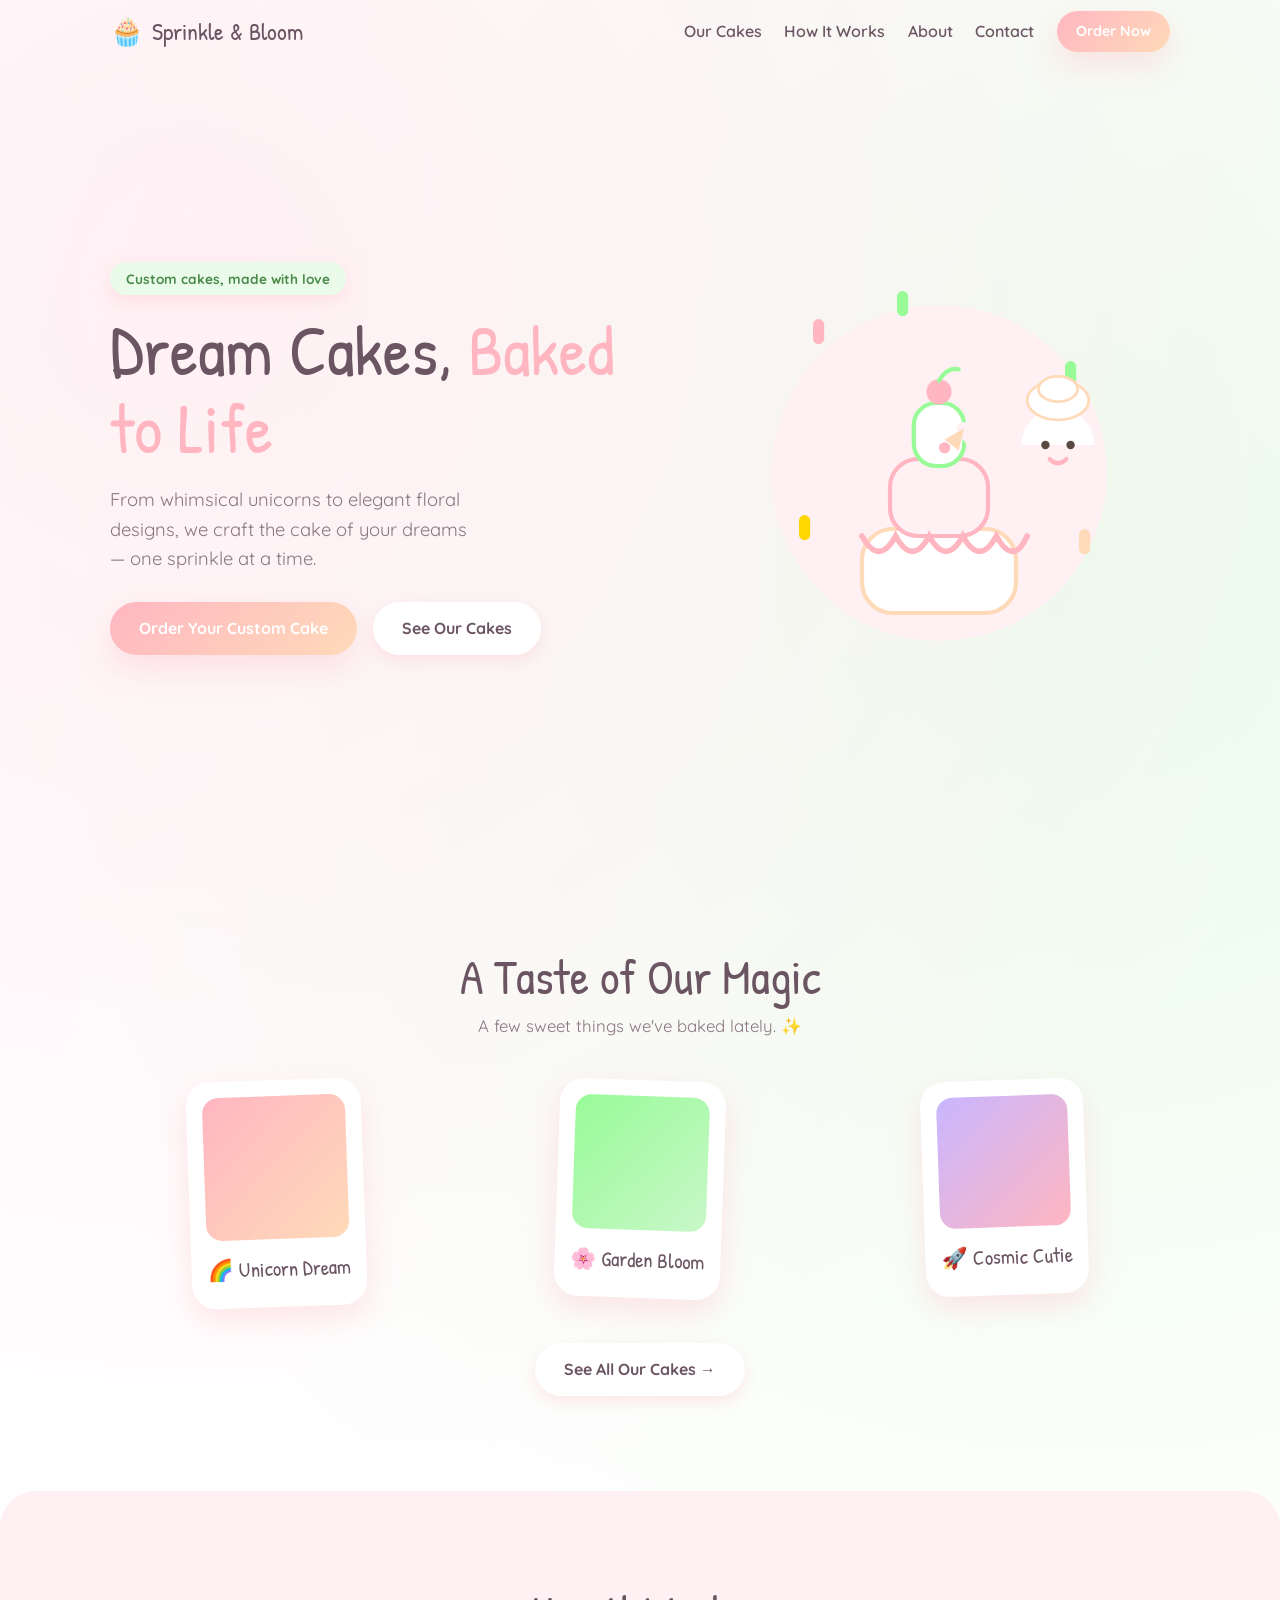
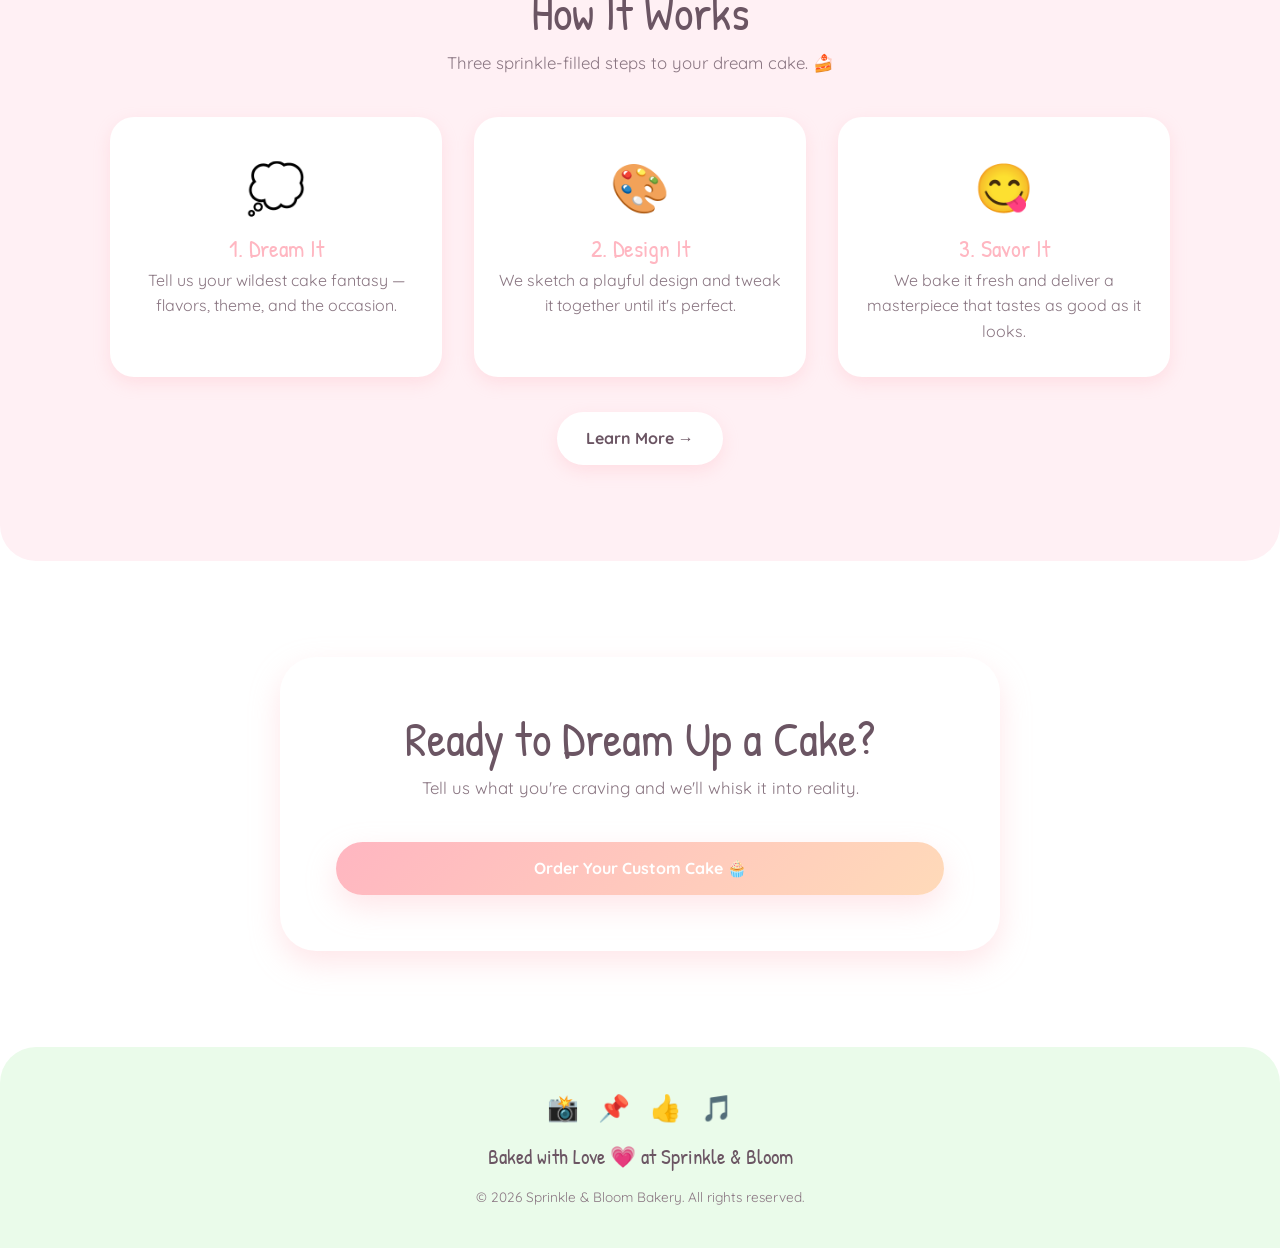
==== sprinkle-bloom/index.html @ a835fbe6 "Add files via upload" ====
<!DOCTYPE html>
<html lang="en">
<head>
  <meta charset="UTF-8" />
  <meta name="viewport" content="width=device-width, initial-scale=1.0" />
  <title>Sprinkle &amp; Bloom 🧁 | Whimsical Custom Cakes</title>
  <meta name="description" content="Sprinkle & Bloom is a whimsical custom cake bakery crafting dream cakes baked to life." />

  <!-- Google Fonts: Patrick Hand (headings) + Quicksand (body) -->
  <link rel="preconnect" href="https://fonts.googleapis.com" />
  <link rel="preconnect" href="https://fonts.gstatic.com" crossorigin />
  <link
    href="https://fonts.googleapis.com/css2?family=Patrick+Hand&family=Quicksand:wght@400;500;600;700&display=swap"
    rel="stylesheet"
  />
  <link rel="stylesheet" href="style.css" />
</head>
<body>
  <!-- Floating background particles (hearts / sprinkles / stars) -->
  <div class="particle-field" id="particleField" aria-hidden="true"></div>
  <!-- Custom cursor -->
  <div class="cursor" id="cursor" aria-hidden="true">🧁</div>

  <!-- ===== Header / Navigation ===== -->
  <header class="header" id="header">
    <nav class="nav container">
      <a href="index.html" class="logo">
        <span class="logo-emoji">🧁</span>
        <span class="logo-text">Sprinkle&nbsp;&amp;&nbsp;Bloom</span>
      </a>
      <button class="nav-toggle" id="navToggle" aria-label="Toggle menu" aria-expanded="false">
        <span></span><span></span><span></span>
      </button>
      <ul class="nav-links" id="navLinks">
        <li><a href="cakes.html">Our Cakes</a></li>
        <li><a href="how.html">How It Works</a></li>
        <li><a href="about.html">About</a></li>
        <li><a href="contact.html">Contact</a></li>
        <li><a href="contact.html" class="btn btn-primary btn-small">Order Now</a></li>
      </ul>
    </nav>
  </header>

  <main>
    <!-- ===== Hero Section ===== -->
    <section id="hero" class="hero">
      <div class="container hero-container">
        <div class="hero-text">
          <span class="eyebrow">Custom cakes, made with love</span>
          <h1>Dream Cakes, <span class="highlight">Baked to Life</span></h1>
          <p class="hero-sub">
            From whimsical unicorns to elegant floral designs, we craft the
            cake of your dreams — one sprinkle at a time.
          </p>
          <div class="hero-cta">
            <a href="contact.html" class="btn btn-primary">Order Your Custom Cake</a>
            <a href="cakes.html" class="btn btn-ghost">See Our Cakes</a>
          </div>
        </div>

        <!-- Animated SVG baker illustration (no external libraries) -->
        <div class="hero-image reveal">
          <svg class="baker-scene" viewBox="0 0 300 320" role="img"
               aria-label="A cute baker decorating a tiered cake">
            <circle cx="150" cy="170" r="120" class="blob" />
            <g class="sprinkles">
              <rect x="60"  y="60"  width="8" height="18" rx="4" fill="#FFB6C1" class="sp sp1" />
              <rect x="240" y="90"  width="8" height="18" rx="4" fill="#98FB98" class="sp sp2" />
              <rect x="50"  y="200" width="8" height="18" rx="4" fill="#FFD700" class="sp sp3" />
              <rect x="250" y="210" width="8" height="18" rx="4" fill="#FFDAB9" class="sp sp4" />
              <rect x="120" y="40"  width="8" height="18" rx="4" fill="#98FB98" class="sp sp5" />
            </g>
            <g class="cake">
              <rect x="95" y="210" width="110" height="60" rx="22" fill="#FFFFFF" stroke="#FFDAB9" stroke-width="3" />
              <rect x="115" y="160" width="70" height="55" rx="20" fill="#FFF0F4" stroke="#FFB6C1" stroke-width="3" />
              <rect x="132" y="120" width="36" height="45" rx="16" fill="#FFFFFF" stroke="#98FB98" stroke-width="3" />
              <path d="M95 215 q12 22 24 0 q12 22 24 0 q12 22 24 0 q12 22 24 0 q12 22 22 0"
                    fill="none" stroke="#FFB6C1" stroke-width="4" stroke-linecap="round" />
              <circle cx="150" cy="112" r="9" fill="#FFB6C1" />
              <path d="M150 104 q6 -10 14 -8" stroke="#98FB98" stroke-width="3" fill="none" stroke-linecap="round" />
            </g>
            <g class="baker">
              <circle cx="235" cy="150" r="26" fill="#FFF0F4" />
              <path d="M209 150 a26 26 0 0 1 52 0 z" fill="#FFFFFF" />
              <ellipse cx="235" cy="118" rx="22" ry="14" fill="#FFFFFF" stroke="#FFDAB9" stroke-width="2"/>
              <ellipse cx="235" cy="110" rx="14" ry="9"  fill="#FFFFFF" stroke="#FFDAB9" stroke-width="2"/>
              <circle cx="226" cy="150" r="3" fill="#5a4a42" />
              <circle cx="244" cy="150" r="3" fill="#5a4a42" />
              <path d="M229 160 q6 6 12 0" stroke="#FFB6C1" stroke-width="3" fill="none" stroke-linecap="round"/>
              <path d="M212 158 q-30 6 -45 -20" stroke="#FFF0F4" stroke-width="9" fill="none" stroke-linecap="round"/>
              <g class="piping">
                <path d="M168 138 l-14 8 l10 8 z" fill="#FFDAB9" />
                <circle cx="154" cy="152" r="4" fill="#FFB6C1" class="frost-dot" />
              </g>
            </g>
          </svg>
        </div>
      </div>
    </section>

    <!-- ===== Featured Cakes (teaser) ===== -->
    <section class="section cakes">
      <div class="container">
        <h2 class="section-title reveal">A Taste of Our Magic</h2>
        <p class="section-sub reveal">A few sweet things we've baked lately. ✨</p>
        <div class="cake-grid">
          <figure class="cake-card reveal">
            <a href="cakes.html" class="polaroid-link">
              <div class="polaroid">
                <div class="cake-photo photo-1" aria-label="Unicorn cake placeholder"></div>
                <figcaption>🌈 Unicorn Dream</figcaption>
              </div>
            </a>
          </figure>
          <figure class="cake-card reveal">
            <a href="cakes.html" class="polaroid-link">
              <div class="polaroid">
                <div class="cake-photo photo-2" aria-label="Floral cake placeholder"></div>
                <figcaption>🌸 Garden Bloom</figcaption>
              </div>
            </a>
          </figure>
          <figure class="cake-card reveal">
            <a href="cakes.html" class="polaroid-link">
              <div class="polaroid">
                <div class="cake-photo photo-3" aria-label="Space cake placeholder"></div>
                <figcaption>🚀 Cosmic Cutie</figcaption>
              </div>
            </a>
          </figure>
        </div>
        <div class="center-btn reveal">
          <a href="cakes.html" class="btn btn-ghost">See All Our Cakes →</a>
        </div>
      </div>
    </section>

    <!-- ===== How It Works (preview) ===== -->
    <section class="section how">
      <div class="container">
        <h2 class="section-title reveal">How It Works</h2>
        <p class="section-sub reveal">Three sprinkle-filled steps to your dream cake. 🍰</p>
        <div class="steps">
          <div class="step reveal">
            <div class="step-icon">💭</div>
            <h3>1. Dream It</h3>
            <p>Tell us your wildest cake fantasy — flavors, theme, and the occasion.</p>
          </div>
          <div class="step reveal">
            <div class="step-icon">🎨</div>
            <h3>2. Design It</h3>
            <p>We sketch a playful design and tweak it together until it's perfect.</p>
          </div>
          <div class="step reveal">
            <div class="step-icon">😋</div>
            <h3>3. Savor It</h3>
            <p>We bake it fresh and deliver a masterpiece that tastes as good as it looks.</p>
          </div>
        </div>
        <div class="center-btn reveal">
          <a href="how.html" class="btn btn-ghost">Learn More →</a>
        </div>
      </div>
    </section>

    <!-- ===== CTA banner ===== -->
    <section class="section">
      <div class="container order-box reveal cta-banner">
        <h2 class="section-title">Ready to Dream Up a Cake?</h2>
        <p class="section-sub">Tell us what you're craving and we'll whisk it into reality.</p>
        <a href="contact.html" class="btn btn-primary btn-block">Order Your Custom Cake 🧁</a>
      </div>
    </section>
  </main>

  <!-- ===== Footer ===== -->
  <footer class="footer">
    <div class="container footer-inner">
      <div class="footer-social">
        <a href="#" aria-label="Instagram">📸</a>
        <a href="#" aria-label="Pinterest">📌</a>
        <a href="#" aria-label="Facebook">👍</a>
        <a href="#" aria-label="TikTok">🎵</a>
      </div>
      <p class="footer-love">Baked with Love 💗 at Sprinkle &amp; Bloom</p>
      <p class="footer-copy">© <span id="year"></span> Sprinkle &amp; Bloom Bakery. All rights reserved.</p>
    </div>
  </footer>

  <script src="script.js"></script>
</body>
</html>
---- sprinkle-bloom/style.css ----
/* =====================================================================
   Sprinkle & Bloom 🧁 — Whimsical Custom Cake Bakery
   Single, well-commented stylesheet.
   Palette & fonts are defined as CSS variables in :root below.
   ===================================================================== */

/* ---------- 1. Design tokens (CSS variables) ---------- */
:root {
  /* Pastel palette */
  --pink:   #FFB6C1;
  --mint:   #98FB98;
  --white:  #FFFFFF;
  --gold:   #FFD700;
  --peach:  #FFDAB9;

  /* Derived tints for backgrounds / borders */
  --pink-soft:  #FFF0F4;
  --mint-soft:  #EAFBEA;
  --ink:        #6b5563;   /* soft brownish text for readability on pastels */
  --ink-soft:   #8a7682;

  /* Fonts */
  --font-head: "Patrick Hand", cursive;
  --font-body: "Quicksand", sans-serif;

  /* Shape + shadow language */
  --radius:    24px;
  --radius-lg: 36px;
  --shadow:    0 12px 30px rgba(255, 182, 193, 0.35);
  --shadow-sm: 0 6px 16px rgba(255, 182, 193, 0.30);

  /* Layout */
  --maxw: 1140px;
}

/* ---------- 2. Reset & base ---------- */
*,
*::before,
*::after { box-sizing: border-box; margin: 0; padding: 0; }

html { scroll-behavior: smooth; }

body {
  font-family: var(--font-body);
  color: var(--ink);
  background:
    radial-gradient(circle at 15% 10%, var(--pink-soft) 0%, transparent 45%),
    radial-gradient(circle at 85% 20%, var(--mint-soft) 0%, transparent 45%),
    var(--white);
  line-height: 1.6;
  overflow-x: hidden;
  /* hide native cursor on desktop; custom cupcake cursor takes over (see JS) */
}

h1, h2, h3 { font-family: var(--font-head); font-weight: 400; line-height: 1.1; }

a { color: inherit; text-decoration: none; }

img, svg { display: block; max-width: 100%; }

.container {
  width: 100%;
  max-width: var(--maxw);
  margin-inline: auto;
  padding-inline: clamp(1rem, 4vw, 2.5rem);
}

/* ---------- 3. Buttons (micro-interactions) ---------- */
.btn {
  display: inline-block;
  font-family: var(--font-body);
  font-weight: 700;
  font-size: 1rem;
  padding: 0.85rem 1.8rem;
  border: none;
  border-radius: 999px;
  cursor: pointer;
  transition: transform .25s cubic-bezier(.34,1.56,.64,1), box-shadow .25s, background .25s;
  will-change: transform;
}
.btn-primary {
  background: linear-gradient(135deg, var(--pink), var(--peach));
  color: #fff;
  box-shadow: var(--shadow);
}
.btn-primary:hover {
  transform: translateY(-3px) scale(1.05);
  box-shadow: 0 16px 36px rgba(255, 182, 193, 0.55);
  background: linear-gradient(135deg, var(--peach), var(--pink));
}
.btn-ghost {
  background: var(--white);
  color: var(--ink);
  box-shadow: var(--shadow-sm);
}
.btn-ghost:hover { transform: translateY(-3px) scale(1.05); background: var(--mint-soft); }
.btn-small { padding: 0.55rem 1.2rem; font-size: .9rem; }
.btn-block { width: 100%; }

/* center a lone button under a section */
.center-btn {
  display: flex;
  justify-content: center;
  margin-top: 2.2rem;
}

/* make an entire polaroid card a clickable link */
.polaroid-link { display: block; }

/* CTA banner reuses .order-box styling */
.cta-banner { text-align: center; }

/* ---------- 4. Header / Navigation ---------- */
.header {
  position: sticky;
  top: 0;
  z-index: 50;
  /* transparent at top, JS adds .scrolled for solid bg */
  background: transparent;
  transition: background .35s, box-shadow .35s, padding .35s;
  padding-block: 0.6rem;
}
.header.scrolled {
  background: rgba(255, 255, 255, 0.85);
  backdrop-filter: blur(10px);
  box-shadow: 0 6px 20px rgba(255, 182, 193, 0.25);
}
.nav {
  display: flex;
  align-items: center;
  justify-content: space-between;
}
.logo {
  display: flex;
  align-items: center;
  gap: 0.5rem;
  font-family: var(--font-head);
  font-size: 1.5rem;
  color: var(--ink);
}
.logo-emoji { font-size: 1.7rem; animation: bob 3s ease-in-out infinite; }

.nav-links {
  list-style: none;
  display: flex;
  align-items: center;
  gap: 1.4rem;
  font-weight: 600;
}
.nav-links a:not(.btn) {
  position: relative;
  padding: 0.3rem 0;
  transition: color .2s;
}
.nav-links a:not(.btn)::after {
  content: "";
  position: absolute;
  left: 0; bottom: -2px;
  width: 0; height: 3px;
  border-radius: 3px;
  background: var(--pink);
  transition: width .25s;
}
.nav-links a:not(.btn):hover { color: var(--pink); }
.nav-links a:not(.btn):hover::after { width: 100%; }
/* current page indicator */
.nav-links a.active { color: var(--pink); }
.nav-links a.active::after { width: 100%; }

/* hamburger (mobile) */
.nav-toggle {
  display: none;
  flex-direction: column;
  gap: 5px;
  background: none;
  border: none;
  cursor: pointer;
  padding: 6px;
}
.nav-toggle span {
  width: 26px; height: 3px; border-radius: 3px;
  background: var(--ink);
  transition: transform .3s, opacity .3s;
}

/* ---------- 5. Hero ---------- */
.hero {
  position: relative;
  padding-block: clamp(3rem, 8vw, 6rem);
  min-height: 88vh;
  display: flex;
  align-items: center;
}
.hero-container {
  display: grid;
  grid-template-columns: 1.1fr 0.9fr;
  gap: 2rem;
  align-items: center;
}
.eyebrow {
  display: inline-block;
  background: var(--mint-soft);
  color: #4a8a4a;
  font-weight: 700;
  font-size: .85rem;
  padding: 0.35rem 1rem;
  border-radius: 999px;
  margin-bottom: 1rem;
  box-shadow: var(--shadow-sm);
}
.hero-text h1 {
  font-size: clamp(2.6rem, 6vw, 4.4rem);
  color: var(--ink);
}
.hero-text .highlight {
  color: var(--pink);
  position: relative;
}
.hero-text .highlight::after {
  content: "";
  position: absolute; left: 0; bottom: 4px;
  width: 100%; height: 12px;
  background: var(--gold);
  opacity: .35;
  border-radius: 12px;
  z-index: -1;
}
.hero-sub {
  margin: 1.2rem 0 1.8rem;
  font-size: 1.15rem;
  color: var(--ink-soft);
  max-width: 34ch;
}
.hero-cta { display: flex; gap: 1rem; flex-wrap: wrap; }

/* Animated SVG baker scene */
.hero-image { display: flex; justify-content: center; }
.baker-scene { width: min(420px, 100%); height: auto; }

.blob {
  fill: var(--pink-soft);
  animation: pulse 6s ease-in-out infinite;
}
.cake { animation: floaty 5s ease-in-out infinite; transform-origin: center; }
.baker { animation: floaty 5s ease-in-out infinite reverse; transform-origin: center; }
.sprinkles .sp { animation: spin 4s linear infinite; transform-origin: center; }
.sp2 { animation-delay: .5s; } .sp3 { animation-delay: 1s; }
.sp4 { animation-delay: 1.5s; } .sp5 { animation-delay: 2s; }
.piping { animation: pipe 1.6s ease-in-out infinite; transform-origin: 168px 138px; }
.frost-dot { animation: drop 1.6s ease-in-out infinite; }

@keyframes floaty { 0%,100% { transform: translateY(0); } 50% { transform: translateY(-10px); } }
@keyframes pulse  { 0%,100% { transform: scale(1); } 50% { transform: scale(1.06); } }
@keyframes spin   { to { transform: rotate(360deg); } }
@keyframes bob    { 0%,100% { transform: translateY(0); } 50% { transform: translateY(-6px); } }
@keyframes pipe   { 0%,100% { transform: rotate(0); } 50% { transform: rotate(-8deg) translateY(2px); } }
@keyframes drop   { 0% { opacity: 0; transform: translateY(-4px); } 50% { opacity: 1; } 100% { opacity: 0; transform: translateY(8px); } }

/* ---------- 6. Generic sections ---------- */
.section { padding-block: clamp(3.5rem, 8vw, 6rem); position: relative; }
.section-title {
  text-align: center;
  font-size: clamp(2rem, 5vw, 3rem);
  color: var(--ink);
}
.section-sub {
  text-align: center;
  color: var(--ink-soft);
  margin-top: .6rem;
  margin-bottom: 2.5rem;
  font-size: 1.05rem;
}

/* ---------- 7. Cakes gallery (polaroid cards) ---------- */
.cake-grid {
  display: grid;
  grid-template-columns: repeat(3, 1fr);
  gap: 2rem;
}
.cake-card { display: flex; justify-content: center; }
.polaroid {
  background: var(--white);
  border-radius: var(--radius);
  padding: 1rem 1rem 1.4rem;
  box-shadow: var(--shadow);
  width: 100%;
  max-width: 320px;
  transition: transform .4s cubic-bezier(.34,1.56,.64,1), box-shadow .4s;
  /* slight random tilt for charm */
  transform: rotate(-2deg);
}
.cake-card:nth-child(even) .polaroid { transform: rotate(2deg); }
.polaroid:hover {
  /* wobble + float on hover */
  animation: wobble 0.6s ease;
  transform: translateY(-12px) rotate(0deg) scale(1.04);
  box-shadow: 0 22px 44px rgba(255, 182, 193, 0.5);
}
.cake-card:nth-child(even) .polaroid:hover { transform: translateY(-12px) rotate(0deg) scale(1.04); }

.cake-photo {
  aspect-ratio: 1 / 1;
  border-radius: 16px;
  background-size: cover;
  background-position: center;
}
/* Placeholder "photos": playful pastel gradients (replace with real images later) */
.photo-1 { background: linear-gradient(135deg, var(--pink), var(--peach)); }
.photo-2 { background: linear-gradient(135deg, var(--mint), #c8f7c8); }
.photo-3 { background: linear-gradient(135deg, #c9b6ff, var(--pink)); }
.photo-4 { background: linear-gradient(135deg, var(--gold), var(--peach)); }
.photo-5 { background: linear-gradient(135deg, #ff9ec4, var(--pink)); }
.photo-6 { background: linear-gradient(135deg, #a7e9ff, var(--mint)); }
.polaroid figcaption {
  text-align: center;
  font-family: var(--font-head);
  font-size: 1.3rem;
  margin-top: .8rem;
  color: var(--ink);
}

@keyframes wobble {
  0% { transform: rotate(0) translateY(-12px) scale(1.04); }
  25% { transform: rotate(-3deg) translateY(-12px) scale(1.04); }
  50% { transform: rotate(3deg) translateY(-12px) scale(1.04); }
  75% { transform: rotate(-2deg) translateY(-12px) scale(1.04); }
  100% { transform: rotate(0) translateY(-12px) scale(1.04); }
}

/* ---------- 8. How it works ---------- */
.how { background: var(--pink-soft); border-radius: var(--radius-lg); margin-inline: clamp(0,3vw,1.5rem); }
.steps {
  display: grid;
  grid-template-columns: repeat(3, 1fr);
  gap: 2rem;
}
.step {
  background: var(--white);
  border-radius: var(--radius);
  padding: 2rem 1.5rem;
  text-align: center;
  box-shadow: var(--shadow-sm);
  transition: transform .3s, box-shadow .3s;
}
.step:hover { transform: translateY(-8px); box-shadow: var(--shadow); }
.step-icon {
  font-size: 3rem;
  margin-bottom: .6rem;
  animation: bob 3s ease-in-out infinite;
}
.step h3 { font-size: 1.5rem; color: var(--pink); margin-bottom: .4rem; }
.step p { color: var(--ink-soft); }

/* ---------- 9. About ---------- */
.about-container {
  display: grid;
  grid-template-columns: 1.2fr 0.8fr;
  gap: 2.5rem;
  align-items: center;
}
.about-text p { margin-top: 1rem; color: var(--ink-soft); font-size: 1.05rem; }
.blob-card {
  background: linear-gradient(135deg, var(--mint), var(--pink));
  border-radius: var(--radius-lg);
  aspect-ratio: 1 / 1;
  display: grid;
  place-items: center;
  box-shadow: var(--shadow);
  animation: floaty 6s ease-in-out infinite;
}
.big-emoji { font-size: 6rem; }

/* ---------- 10. Order / contact form ---------- */
.order { }
.order-box {
  background: var(--white);
  border-radius: var(--radius-lg);
  padding: clamp(2rem, 5vw, 3.5rem);
  box-shadow: var(--shadow);
  max-width: 720px;
  margin-inline: auto;
}
.order-form { display: grid; gap: 1.2rem; margin-top: 1.5rem; }
.field { display: grid; gap: .4rem; }
.field label { font-weight: 700; color: var(--ink); }
.field input,
.field textarea {
  font-family: var(--font-body);
  font-size: 1rem;
  padding: 0.85rem 1rem;
  border: 2px solid var(--peach);
  border-radius: 16px;
  background: var(--pink-soft);
  color: var(--ink);
  transition: border-color .2s, box-shadow .2s;
  resize: vertical;
}
.field input:focus,
.field textarea:focus {
  outline: none;
  border-color: var(--pink);
  box-shadow: 0 0 0 4px rgba(255, 182, 193, 0.25);
}
.form-note {
  text-align: center;
  font-weight: 700;
  color: #4a8a4a;
  min-height: 1.2em;
}

.contact-mini { text-align: center; color: var(--ink-soft); }
.contact-mini a { color: var(--pink); font-weight: 700; }

/* ---------- 11. Footer ---------- */
.footer {
  background: var(--mint-soft);
  border-top-left-radius: var(--radius-lg);
  border-top-right-radius: var(--radius-lg);
  padding-block: 2.5rem;
}
.footer-inner { text-align: center; display: grid; gap: .8rem; }
.footer-social { display: flex; justify-content: center; gap: 1.2rem; font-size: 1.6rem; }
.footer-social a { transition: transform .25s; }
.footer-social a:hover { transform: translateY(-4px) scale(1.2) rotate(-8deg); }
.footer-love { font-family: var(--font-head); font-size: 1.3rem; color: var(--ink); }
.footer-copy { font-size: .85rem; color: var(--ink-soft); }

/* ---------- 12. Scroll-reveal animation ---------- */
/* Elements with .reveal start hidden + shifted; JS adds .visible */
.reveal {
  opacity: 0;
  transform: translateY(40px);
  transition: opacity .7s ease, transform .7s cubic-bezier(.34,1.56,.64,1);
}
.reveal.visible { opacity: 1; transform: translateY(0); }
/* stagger children inside a grid for a cascading effect */
.cake-grid .reveal:nth-child(2) { transition-delay: .08s; }
.cake-grid .reveal:nth-child(3) { transition-delay: .16s; }
.cake-grid .reveal:nth-child(4) { transition-delay: .08s; }
.cake-grid .reveal:nth-child(5) { transition-delay: .16s; }
.cake-grid .reveal:nth-child(6) { transition-delay: .24s; }
.steps .reveal:nth-child(2) { transition-delay: .12s; }
.steps .reveal:nth-child(3) { transition-delay: .24s; }

/* ---------- 13. Floating background particles ---------- */
.particle-field {
  position: fixed;
  inset: 0;
  pointer-events: none;   /* never blocks clicks */
  z-index: 1;
  overflow: hidden;
}
.particle-field .particle {
  position: absolute;
  bottom: -40px;
  font-size: 1.1rem;
  opacity: .5;
  animation: rise linear infinite;
  will-change: transform;
}
@keyframes rise {
  0%   { transform: translateY(0) rotate(0); opacity: 0; }
  12%  { opacity: .5; }
  88%  { opacity: .5; }
  100% { transform: translateY(-110vh) rotate(360deg); opacity: 0; }
}

/* ---------- 14. Custom cursor ---------- */
.cursor {
  position: fixed;
  top: 0; left: 0;
  font-size: 1.6rem;
  pointer-events: none;
  z-index: 9999;
  /* Position is driven every frame by JS (rAF lerp) — do NOT transition
     transform here, or it double-smooths and lags/jitters (esp. over
     the animated cake cards). Only the scale gets a gentle transition. */
  transform: translate(-50%, -50%);
  transition: scale .15s ease, opacity .2s ease;
  display: none;            /* enabled by JS only on fine pointers */
  will-change: transform;
  opacity: 0;               /* fade in once the mouse moves */
}
.cursor.active { scale: 1.5; }

/* ---------- 15. Responsive ---------- */
@media (max-width: 900px) {
  .hero-container { grid-template-columns: 1fr; text-align: center; }
  .hero-sub { margin-inline: auto; }
  .hero-cta { justify-content: center; }
  .hero-image { order: -1; }
  .cake-grid { grid-template-columns: repeat(2, 1fr); }
  .steps { grid-template-columns: 1fr; }
  .about-container { grid-template-columns: 1fr; }
  .about-art { order: -1; max-width: 280px; margin-inline: auto; }
}

@media (max-width: 620px) {
  .nav-links {
    position: absolute;
    top: 100%; right: 0; left: 0;
    flex-direction: column;
    gap: 1rem;
    background: rgba(255,255,255,.97);
    padding: 1.5rem;
    border-radius: 0 0 var(--radius) var(--radius);
    box-shadow: var(--shadow);
    transform: translateY(-130%);
    transition: transform .35s ease;
  }
  .nav-links.open { transform: translateY(0); }
  .nav-toggle { display: flex; }
  .nav-toggle.open span:nth-child(1) { transform: translateY(8px) rotate(45deg); }
  .nav-toggle.open span:nth-child(2) { opacity: 0; }
  .nav-toggle.open span:nth-child(3) { transform: translateY(-8px) rotate(-45deg); }
  .cake-grid { grid-template-columns: 1fr; }
  .hero-text h1 { font-size: 2.6rem; }
}

/* ---------- 16. Reduced-motion accessibility ---------- */
@media (prefers-reduced-motion: reduce) {
  *, *::before, *::after {
    animation-duration: .001ms !important;
    animation-iteration-count: 1 !important;
    transition-duration: .001ms !important;
    scroll-behavior: auto !important;
  }
  .reveal { opacity: 1; transform: none; }
}
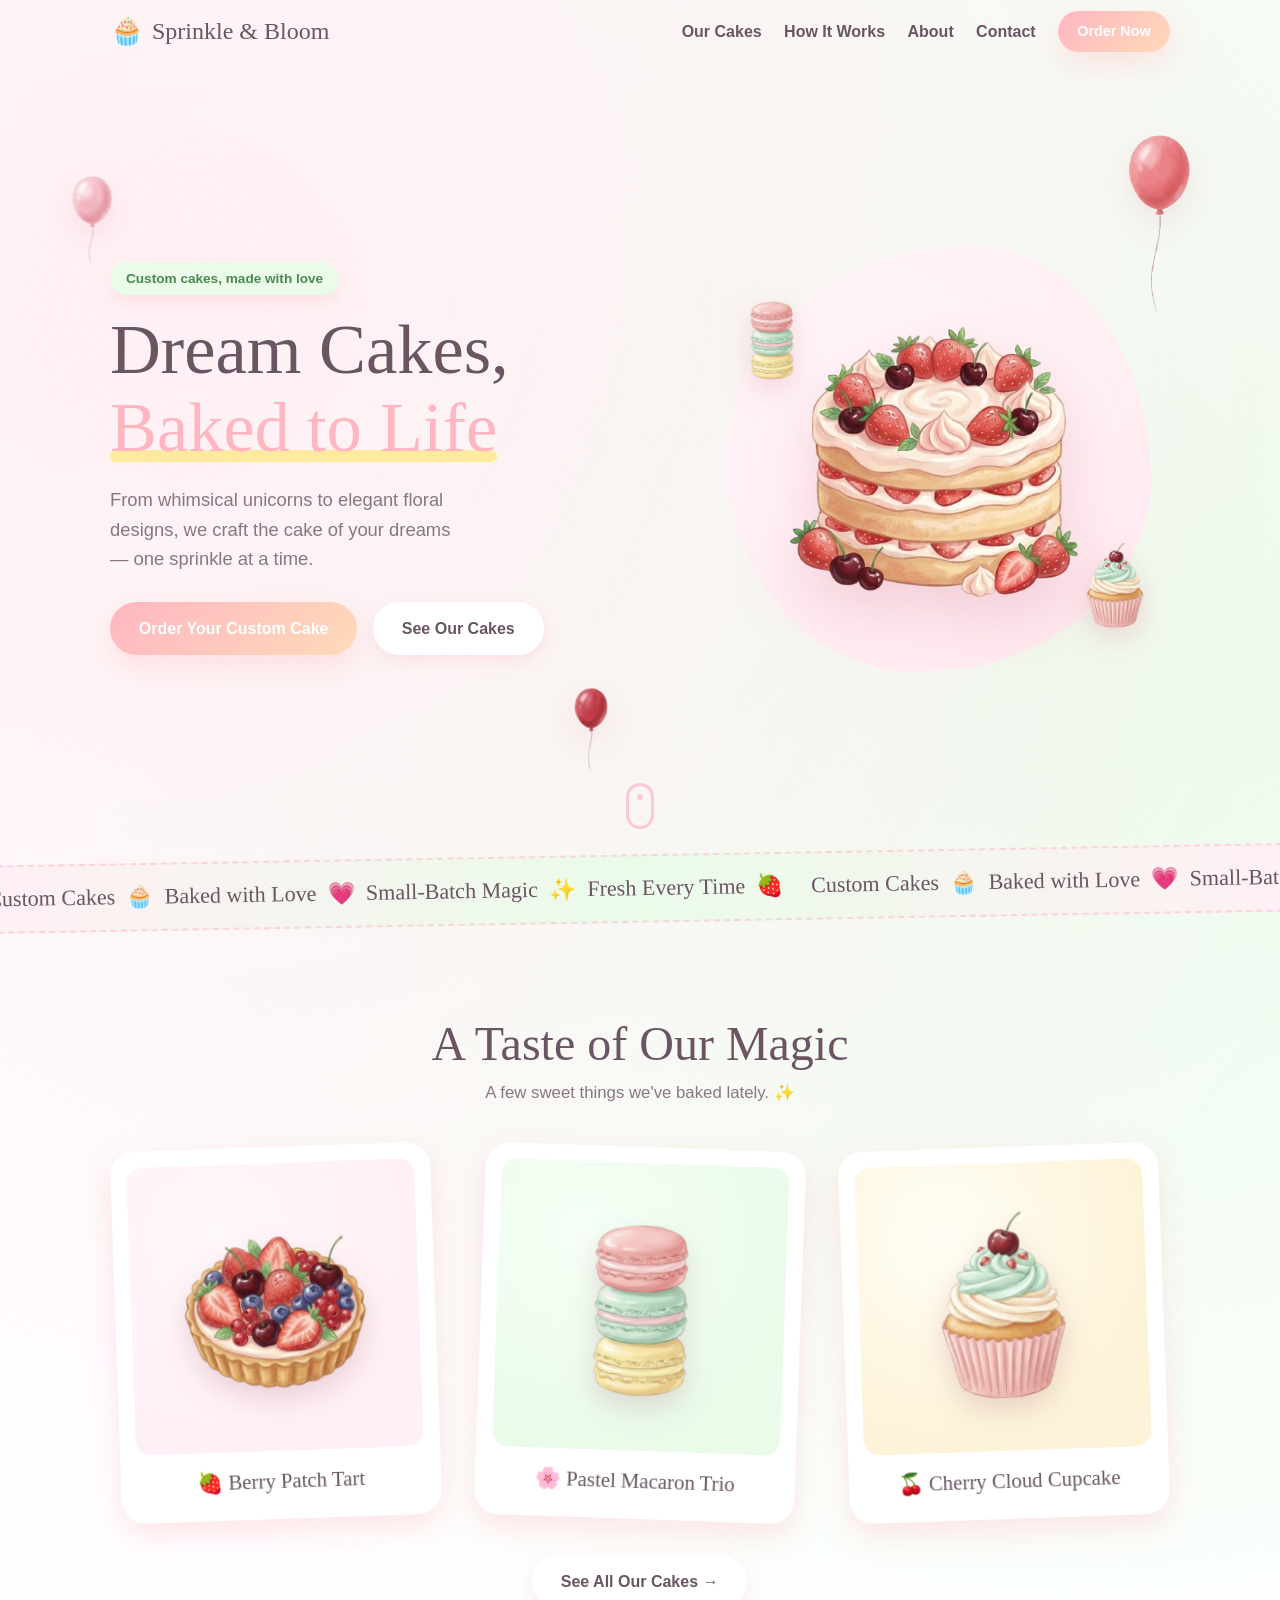
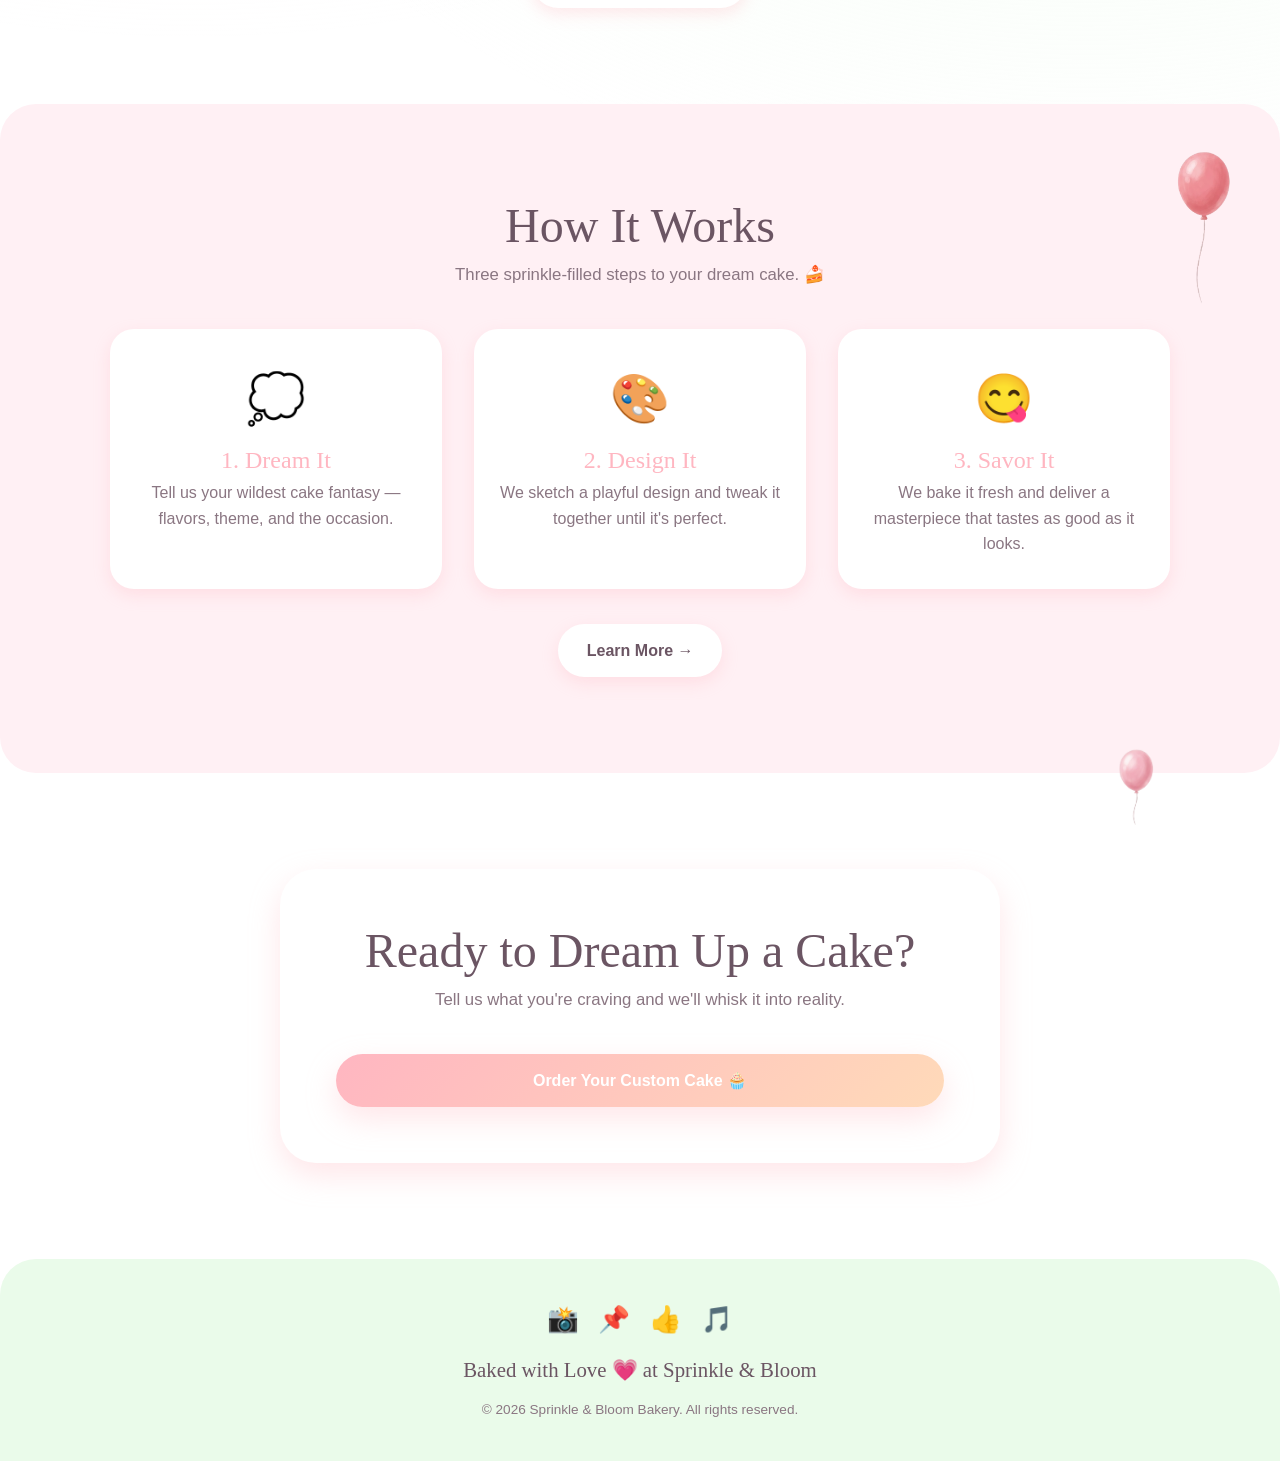
==== commit 948c7743: "Use watercolor illustration assets and add whimsical animations - Move the 7 PNGs into images/ with " ====
--- a/sprinkle-bloom/index.html
+++ b/sprinkle-bloom/index.html
@@ -3,6 +3,11 @@
 <head>
   <meta charset="UTF-8" />
   <meta name="viewport" content="width=device-width, initial-scale=1.0" />
+  <meta
+    http-equiv="Content-Security-Policy"
+    content="default-src 'self'; script-src 'self'; style-src 'self' 'unsafe-inline' https://fonts.googleapis.com; font-src https://fonts.gstatic.com; img-src 'self' data:; connect-src 'self'; object-src 'none'; base-uri 'self'; form-action 'self'"
+  />
+  <meta name="referrer" content="strict-origin-when-cross-origin" />
   <title>Sprinkle &amp; Bloom 🧁 | Whimsical Custom Cakes</title>
   <meta name="description" content="Sprinkle & Bloom is a whimsical custom cake bakery crafting dream cakes baked to life." />
 
@@ -16,7 +21,7 @@
   <link rel="stylesheet" href="style.css" />
 </head>
 <body>
-  <!-- Floating background particles (hearts / sprinkles / stars) -->
+  <!-- Floating background particles (hearts / sprinkles / balloons) -->
   <div class="particle-field" id="particleField" aria-hidden="true"></div>
   <!-- Custom cursor -->
   <div class="cursor" id="cursor" aria-hidden="true">🧁</div>
@@ -44,10 +49,15 @@
   <main>
     <!-- ===== Hero Section ===== -->
     <section id="hero" class="hero">
+      <!-- Decorative balloons drifting with mouse + scroll parallax -->
+      <img src="images/balloon-pink.png"  alt="" class="hero-balloon balloon-1 float-decor" data-depth="30" data-speed="-0.06" aria-hidden="true" />
+      <img src="images/balloon-coral.png" alt="" class="hero-balloon balloon-2 float-decor" data-depth="55" data-speed="-0.12" aria-hidden="true" />
+      <img src="images/balloon-red.png"   alt="" class="hero-balloon balloon-3 float-decor" data-depth="40" data-speed="-0.09" aria-hidden="true" />
+
       <div class="container hero-container">
         <div class="hero-text">
           <span class="eyebrow">Custom cakes, made with love</span>
-          <h1>Dream Cakes, <span class="highlight">Baked to Life</span></h1>
+          <h1 class="hero-title" data-split>Dream Cakes, <span class="highlight">Baked to Life</span></h1>
           <p class="hero-sub">
             From whimsical unicorns to elegant floral designs, we craft the
             cake of your dreams — one sprinkle at a time.
@@ -58,73 +68,68 @@
           </div>
         </div>
 
-        <!-- Animated SVG baker illustration (no external libraries) -->
-        <div class="hero-image reveal">
-          <svg class="baker-scene" viewBox="0 0 300 320" role="img"
-               aria-label="A cute baker decorating a tiered cake">
-            <circle cx="150" cy="170" r="120" class="blob" />
-            <g class="sprinkles">
-              <rect x="60"  y="60"  width="8" height="18" rx="4" fill="#FFB6C1" class="sp sp1" />
-              <rect x="240" y="90"  width="8" height="18" rx="4" fill="#98FB98" class="sp sp2" />
-              <rect x="50"  y="200" width="8" height="18" rx="4" fill="#FFD700" class="sp sp3" />
-              <rect x="250" y="210" width="8" height="18" rx="4" fill="#FFDAB9" class="sp sp4" />
-              <rect x="120" y="40"  width="8" height="18" rx="4" fill="#98FB98" class="sp sp5" />
-            </g>
-            <g class="cake">
-              <rect x="95" y="210" width="110" height="60" rx="22" fill="#FFFFFF" stroke="#FFDAB9" stroke-width="3" />
-              <rect x="115" y="160" width="70" height="55" rx="20" fill="#FFF0F4" stroke="#FFB6C1" stroke-width="3" />
-              <rect x="132" y="120" width="36" height="45" rx="16" fill="#FFFFFF" stroke="#98FB98" stroke-width="3" />
-              <path d="M95 215 q12 22 24 0 q12 22 24 0 q12 22 24 0 q12 22 24 0 q12 22 22 0"
-                    fill="none" stroke="#FFB6C1" stroke-width="4" stroke-linecap="round" />
-              <circle cx="150" cy="112" r="9" fill="#FFB6C1" />
-              <path d="M150 104 q6 -10 14 -8" stroke="#98FB98" stroke-width="3" fill="none" stroke-linecap="round" />
-            </g>
-            <g class="baker">
-              <circle cx="235" cy="150" r="26" fill="#FFF0F4" />
-              <path d="M209 150 a26 26 0 0 1 52 0 z" fill="#FFFFFF" />
-              <ellipse cx="235" cy="118" rx="22" ry="14" fill="#FFFFFF" stroke="#FFDAB9" stroke-width="2"/>
-              <ellipse cx="235" cy="110" rx="14" ry="9"  fill="#FFFFFF" stroke="#FFDAB9" stroke-width="2"/>
-              <circle cx="226" cy="150" r="3" fill="#5a4a42" />
-              <circle cx="244" cy="150" r="3" fill="#5a4a42" />
-              <path d="M229 160 q6 6 12 0" stroke="#FFB6C1" stroke-width="3" fill="none" stroke-linecap="round"/>
-              <path d="M212 158 q-30 6 -45 -20" stroke="#FFF0F4" stroke-width="9" fill="none" stroke-linecap="round"/>
-              <g class="piping">
-                <path d="M168 138 l-14 8 l10 8 z" fill="#FFDAB9" />
-                <circle cx="154" cy="152" r="4" fill="#FFB6C1" class="frost-dot" />
-              </g>
-            </g>
-          </svg>
+        <!-- Hero illustration: hand-painted strawberry cake floating on a blob -->
+        <div class="hero-image">
+          <div class="hero-blob" aria-hidden="true"></div>
+          <img
+            src="images/strawberry-cake.png"
+            alt="A hand-painted layered strawberry cream cake topped with strawberries and cherries"
+            class="hero-cake"
+            data-depth="14"
+            width="500" height="500"
+            fetchpriority="high"
+          />
+          <img src="images/macarons.png" alt="" class="hero-mini mini-macaron float-decor" data-depth="70" aria-hidden="true" width="150" height="150" loading="lazy" />
+          <img src="images/cupcake.png"  alt="" class="hero-mini mini-cupcake float-decor" data-depth="90" aria-hidden="true" width="150" height="150" loading="lazy" />
         </div>
       </div>
+
+      <a href="#featured" class="scroll-hint" aria-label="Scroll down to see our cakes">
+        <span class="scroll-hint-dot"></span>
+      </a>
     </section>
 
+    <!-- ===== Marquee ribbon ===== -->
+    <div class="marquee" aria-hidden="true">
+      <div class="marquee-track">
+        <span>Custom Cakes&ensp;🧁&ensp;Baked with Love&ensp;💗&ensp;Small-Batch Magic&ensp;✨&ensp;Fresh Every Time&ensp;🍓&ensp;</span>
+        <span>Custom Cakes&ensp;🧁&ensp;Baked with Love&ensp;💗&ensp;Small-Batch Magic&ensp;✨&ensp;Fresh Every Time&ensp;🍓&ensp;</span>
+      </div>
+    </div>
+
     <!-- ===== Featured Cakes (teaser) ===== -->
-    <section class="section cakes">
+    <section id="featured" class="section cakes">
       <div class="container">
         <h2 class="section-title reveal">A Taste of Our Magic</h2>
         <p class="section-sub reveal">A few sweet things we've baked lately. ✨</p>
         <div class="cake-grid">
           <figure class="cake-card reveal">
             <a href="cakes.html" class="polaroid-link">
-              <div class="polaroid">
-                <div class="cake-photo photo-1" aria-label="Unicorn cake placeholder"></div>
-                <figcaption>🌈 Unicorn Dream</figcaption>
+              <div class="polaroid" data-tilt>
+                <div class="cake-photo photo-1">
+                  <img src="images/berry-tart.png" alt="Hand-painted berry tart piled with strawberries, cherries and blueberries" loading="lazy" width="400" height="400" />
+                </div>
+                <figcaption>🍓 Berry Patch Tart</figcaption>
               </div>
             </a>
           </figure>
           <figure class="cake-card reveal">
             <a href="cakes.html" class="polaroid-link">
-              <div class="polaroid">
-                <div class="cake-photo photo-2" aria-label="Floral cake placeholder"></div>
-                <figcaption>🌸 Garden Bloom</figcaption>
+              <div class="polaroid" data-tilt>
+                <div class="cake-photo photo-2">
+                  <img src="images/macarons.png" alt="Hand-painted stack of pastel pink, mint and lemon macarons" loading="lazy" width="400" height="400" />
+                </div>
+                <figcaption>🌸 Pastel Macaron Trio</figcaption>
               </div>
             </a>
           </figure>
           <figure class="cake-card reveal">
             <a href="cakes.html" class="polaroid-link">
-              <div class="polaroid">
-                <div class="cake-photo photo-3" aria-label="Space cake placeholder"></div>
-                <figcaption>🚀 Cosmic Cutie</figcaption>
+              <div class="polaroid" data-tilt>
+                <div class="cake-photo photo-3">
+                  <img src="images/cupcake.png" alt="Hand-painted cupcake with mint and vanilla swirl frosting topped with a cherry" loading="lazy" width="400" height="400" />
+                </div>
+                <figcaption>🍒 Cherry Cloud Cupcake</figcaption>
               </div>
             </a>
           </figure>
@@ -137,6 +142,7 @@
 
     <!-- ===== How It Works (preview) ===== -->
     <section class="section how">
+      <img src="images/balloon-coral.png" alt="" class="section-balloon float-decor" data-speed="-0.08" aria-hidden="true" loading="lazy" />
       <div class="container">
         <h2 class="section-title reveal">How It Works</h2>
         <p class="section-sub reveal">Three sprinkle-filled steps to your dream cake. 🍰</p>
@@ -164,7 +170,8 @@
     </section>
 
     <!-- ===== CTA banner ===== -->
-    <section class="section">
+    <section class="section cta-section">
+      <img src="images/balloon-pink.png" alt="" class="cta-balloon float-decor" data-speed="-0.1" aria-hidden="true" loading="lazy" />
       <div class="container order-box reveal cta-banner">
         <h2 class="section-title">Ready to Dream Up a Cake?</h2>
         <p class="section-sub">Tell us what you're craving and we'll whisk it into reality.</p>
--- a/sprinkle-bloom/style.css
+++ b/sprinkle-bloom/style.css
@@ -233,28 +233,157 @@
 }
 .hero-cta { display: flex; gap: 1rem; flex-wrap: wrap; }
 
-/* Animated SVG baker scene */
-.hero-image { display: flex; justify-content: center; }
-.baker-scene { width: min(420px, 100%); height: auto; }
-
-.blob {
-  fill: var(--pink-soft);
-  animation: pulse 6s ease-in-out infinite;
-}
-.cake { animation: floaty 5s ease-in-out infinite; transform-origin: center; }
-.baker { animation: floaty 5s ease-in-out infinite reverse; transform-origin: center; }
-.sprinkles .sp { animation: spin 4s linear infinite; transform-origin: center; }
-.sp2 { animation-delay: .5s; } .sp3 { animation-delay: 1s; }
-.sp4 { animation-delay: 1.5s; } .sp5 { animation-delay: 2s; }
-.piping { animation: pipe 1.6s ease-in-out infinite; transform-origin: 168px 138px; }
-.frost-dot { animation: drop 1.6s ease-in-out infinite; }
-
-@keyframes floaty { 0%,100% { transform: translateY(0); } 50% { transform: translateY(-10px); } }
-@keyframes pulse  { 0%,100% { transform: scale(1); } 50% { transform: scale(1.06); } }
-@keyframes spin   { to { transform: rotate(360deg); } }
+/* Hero illustration: hand-painted cake floating over a morphing blob */
+.hero-image {
+  position: relative;
+  display: flex;
+  justify-content: center;
+  align-items: center;
+}
+.hero-blob {
+  position: absolute;
+  inset: 0;
+  margin: auto;
+  width: min(440px, 92%);
+  aspect-ratio: 1 / 1;
+  background: radial-gradient(circle at 35% 30%, #fff6f9 0%, var(--pink-soft) 55%, #ffe4ec 100%);
+  border-radius: 58% 42% 55% 45% / 50% 55% 45% 50%;
+  animation: blobMorph 12s ease-in-out infinite alternate;
+  z-index: 0;
+}
+.hero-cake {
+  position: relative;
+  z-index: 1;
+  width: min(400px, 82%);
+  height: auto;
+  filter: drop-shadow(0 24px 30px rgba(214, 116, 141, 0.28));
+  animation: floaty 6s ease-in-out infinite;
+}
+/* small companion desserts orbiting the hero cake */
+.hero-mini {
+  position: absolute;
+  z-index: 2;
+  width: clamp(70px, 9vw, 110px);
+  height: auto;
+  filter: drop-shadow(0 10px 14px rgba(214, 116, 141, 0.25));
+}
+.mini-macaron { top: 4%; left: 2%; animation: floaty 5s ease-in-out infinite reverse; }
+.mini-cupcake { bottom: 2%; right: 0; animation: floaty 7s ease-in-out .8s infinite; }
+
+/* Decorative floating balloons (parallax handled in JS via data-depth/data-speed) */
+.float-decor { pointer-events: none; user-select: none; will-change: transform; }
+.hero-balloon {
+  position: absolute;
+  width: clamp(54px, 7vw, 96px);
+  height: auto;
+  z-index: 0;
+  opacity: .9;
+  filter: drop-shadow(0 12px 16px rgba(214, 116, 141, 0.18));
+}
+.balloon-1 { top: 12%;  left: 4%;  animation: sway 7s ease-in-out infinite; }
+.balloon-2 { top: 8%;   right: 6%; animation: sway 9s ease-in-out 1s infinite reverse; }
+.balloon-3 { bottom: 10%; left: 44%; width: clamp(44px, 5vw, 72px); animation: sway 8s ease-in-out .5s infinite; }
+
+/* balloons peeking into content sections */
+.section-balloon {
+  position: absolute;
+  top: 6%;
+  right: 3%;
+  width: clamp(50px, 6vw, 88px);
+  height: auto;
+  z-index: 0;
+  opacity: .8;
+  animation: sway 8s ease-in-out infinite;
+}
+.section-balloon-left { right: auto; left: 3%; top: 40%; animation-delay: 1.2s; }
+.cta-section { position: relative; }
+.cta-balloon {
+  position: absolute;
+  top: -8%;
+  right: 8%;
+  width: clamp(54px, 6vw, 90px);
+  z-index: 2;
+  animation: sway 7s ease-in-out infinite;
+}
+
+/* Scroll hint: a little bouncing pill at the bottom of the hero */
+.scroll-hint {
+  position: absolute;
+  left: 50%;
+  bottom: 1.6rem;
+  transform: translateX(-50%);
+  width: 28px; height: 46px;
+  border: 3px solid var(--pink);
+  border-radius: 999px;
+  display: flex;
+  justify-content: center;
+  padding-top: 8px;
+  opacity: .7;
+  transition: opacity .25s;
+}
+.scroll-hint:hover { opacity: 1; }
+.scroll-hint-dot {
+  width: 6px; height: 6px;
+  border-radius: 50%;
+  background: var(--pink);
+  animation: scrollDot 1.8s ease-in-out infinite;
+}
+
+/* Hero title reveal: JS wraps words in .title-word spans */
+.title-word {
+  display: inline-block;
+  opacity: 0;
+  transform: translateY(0.6em) rotate(4deg);
+  animation: wordRise .7s cubic-bezier(.34,1.56,.64,1) forwards;
+}
+
+@keyframes wordRise {
+  to { opacity: 1; transform: translateY(0) rotate(0); }
+}
+/* --px / --py are parallax offsets driven by JS (mouse + scroll);
+   baking them into the keyframes lets both effects compose. */
+@keyframes floaty {
+  0%,100% { transform: translate(var(--px, 0px), var(--py, 0px)) rotate(-1deg); }
+  50%     { transform: translate(var(--px, 0px), calc(var(--py, 0px) - 14px)) rotate(1.5deg); }
+}
+@keyframes sway {
+  0%,100% { transform: translate(var(--px, 0px), var(--py, 0px)) rotate(-4deg); }
+  50%     { transform: translate(var(--px, 0px), calc(var(--py, 0px) - 18px)) rotate(5deg); }
+}
+@keyframes blobMorph {
+  0%   { border-radius: 58% 42% 55% 45% / 50% 55% 45% 50%; transform: scale(1) rotate(0); }
+  50%  { border-radius: 45% 55% 48% 52% / 55% 45% 55% 45%; transform: scale(1.05) rotate(3deg); }
+  100% { border-radius: 52% 48% 42% 58% / 45% 52% 48% 55%; transform: scale(.98) rotate(-3deg); }
+}
 @keyframes bob    { 0%,100% { transform: translateY(0); } 50% { transform: translateY(-6px); } }
-@keyframes pipe   { 0%,100% { transform: rotate(0); } 50% { transform: rotate(-8deg) translateY(2px); } }
-@keyframes drop   { 0% { opacity: 0; transform: translateY(-4px); } 50% { opacity: 1; } 100% { opacity: 0; transform: translateY(8px); } }
+@keyframes scrollDot {
+  0%   { transform: translateY(0); opacity: 1; }
+  70%  { transform: translateY(16px); opacity: 0; }
+  100% { transform: translateY(0); opacity: 0; }
+}
+
+/* ---------- 5b. Marquee ribbon (patisserie-style flowing text) ---------- */
+.marquee {
+  overflow: hidden;
+  background: linear-gradient(90deg, var(--pink-soft), var(--mint-soft), var(--pink-soft));
+  padding-block: 0.9rem;
+  border-block: 2px dashed rgba(255, 182, 193, 0.5);
+  transform: rotate(-1deg) scale(1.02);
+}
+.marquee-track {
+  display: flex;
+  width: max-content;
+  animation: marquee 26s linear infinite;
+}
+.marquee-track span {
+  font-family: var(--font-head);
+  font-size: 1.35rem;
+  color: var(--ink);
+  white-space: nowrap;
+  padding-right: 1rem;
+}
+.marquee:hover .marquee-track { animation-play-state: paused; }
+@keyframes marquee { to { transform: translateX(-50%); } }
 
 /* ---------- 6. Generic sections ---------- */
 .section { padding-block: clamp(3.5rem, 8vw, 6rem); position: relative; }
@@ -276,7 +405,9 @@
   display: grid;
   grid-template-columns: repeat(3, 1fr);
   gap: 2rem;
-}
+  perspective: 1200px;       /* lets the JS 3D tilt read as depth */
+}
+.cake-grid-4 { grid-template-columns: repeat(4, 1fr); gap: 1.6rem; }
 .cake-card { display: flex; justify-content: center; }
 .polaroid {
   background: var(--white);
@@ -286,45 +417,44 @@
   width: 100%;
   max-width: 320px;
   transition: transform .4s cubic-bezier(.34,1.56,.64,1), box-shadow .4s;
-  /* slight random tilt for charm */
+  /* slight random tilt for charm; JS 3D tilt takes over while hovering */
   transform: rotate(-2deg);
+  transform-style: preserve-3d;
 }
 .cake-card:nth-child(even) .polaroid { transform: rotate(2deg); }
 .polaroid:hover {
-  /* wobble + float on hover */
-  animation: wobble 0.6s ease;
   transform: translateY(-12px) rotate(0deg) scale(1.04);
   box-shadow: 0 22px 44px rgba(255, 182, 193, 0.5);
 }
-.cake-card:nth-child(even) .polaroid:hover { transform: translateY(-12px) rotate(0deg) scale(1.04); }
 
 .cake-photo {
   aspect-ratio: 1 / 1;
   border-radius: 16px;
-  background-size: cover;
-  background-position: center;
-}
-/* Placeholder "photos": playful pastel gradients (replace with real images later) */
-.photo-1 { background: linear-gradient(135deg, var(--pink), var(--peach)); }
-.photo-2 { background: linear-gradient(135deg, var(--mint), #c8f7c8); }
-.photo-3 { background: linear-gradient(135deg, #c9b6ff, var(--pink)); }
-.photo-4 { background: linear-gradient(135deg, var(--gold), var(--peach)); }
-.photo-5 { background: linear-gradient(135deg, #ff9ec4, var(--pink)); }
-.photo-6 { background: linear-gradient(135deg, #a7e9ff, var(--mint)); }
+  overflow: hidden;
+  display: grid;
+  place-items: center;
+  padding: 8%;
+}
+.cake-photo img {
+  width: 100%;
+  height: 100%;
+  object-fit: contain;
+  filter: drop-shadow(0 12px 14px rgba(160, 90, 110, 0.22));
+  transition: transform .5s cubic-bezier(.34,1.56,.64,1);
+  transform: translateZ(30px);  /* pops toward the viewer during 3D tilt */
+}
+.polaroid:hover .cake-photo img { transform: translateZ(30px) scale(1.08) rotate(-2deg); }
+/* soft pastel backdrops behind the transparent illustrations */
+.photo-1 { background: radial-gradient(circle at 30% 25%, #fff8fa, var(--pink-soft) 70%); }
+.photo-2 { background: radial-gradient(circle at 30% 25%, #f6fff6, var(--mint-soft) 70%); }
+.photo-3 { background: radial-gradient(circle at 30% 25%, #fffdf4, #fdf3d8 70%); }
+.photo-4 { background: radial-gradient(circle at 30% 25%, #fff7f2, #ffe9d8 70%); }
 .polaroid figcaption {
   text-align: center;
   font-family: var(--font-head);
   font-size: 1.3rem;
   margin-top: .8rem;
   color: var(--ink);
-}
-
-@keyframes wobble {
-  0% { transform: rotate(0) translateY(-12px) scale(1.04); }
-  25% { transform: rotate(-3deg) translateY(-12px) scale(1.04); }
-  50% { transform: rotate(3deg) translateY(-12px) scale(1.04); }
-  75% { transform: rotate(-2deg) translateY(-12px) scale(1.04); }
-  100% { transform: rotate(0) translateY(-12px) scale(1.04); }
 }
 
 /* ---------- 8. How it works ---------- */
@@ -360,15 +490,22 @@
 }
 .about-text p { margin-top: 1rem; color: var(--ink-soft); font-size: 1.05rem; }
 .blob-card {
-  background: linear-gradient(135deg, var(--mint), var(--pink));
-  border-radius: var(--radius-lg);
+  background: radial-gradient(circle at 32% 28%, #fff8fa 0%, var(--pink-soft) 55%, var(--mint-soft) 100%);
+  border-radius: 58% 42% 55% 45% / 50% 55% 45% 50%;
   aspect-ratio: 1 / 1;
   display: grid;
   place-items: center;
+  padding: 10%;
   box-shadow: var(--shadow);
+  animation: blobMorph 12s ease-in-out infinite alternate;
+}
+.blob-art {
+  width: 100%;
+  height: 100%;
+  object-fit: contain;
+  filter: drop-shadow(0 16px 20px rgba(214, 116, 141, 0.28));
   animation: floaty 6s ease-in-out infinite;
 }
-.big-emoji { font-size: 6rem; }
 
 /* ---------- 10. Order / contact form ---------- */
 .order { }
@@ -457,6 +594,21 @@
   opacity: .5;
   animation: rise linear infinite;
   will-change: transform;
+}
+/* occasional watercolor balloon drifting up with the sprinkles */
+.particle-field .balloon-particle {
+  width: 44px;
+  height: auto;
+  bottom: -140px;
+  opacity: .6;
+  animation: balloonRise linear infinite;
+}
+@keyframes balloonRise {
+  0%   { transform: translateY(0) translateX(0) rotate(-3deg); opacity: 0; }
+  10%  { opacity: .6; }
+  50%  { transform: translateY(-60vh) translateX(24px) rotate(4deg); }
+  90%  { opacity: .6; }
+  100% { transform: translateY(-125vh) translateX(-12px) rotate(-4deg); opacity: 0; }
 }
 @keyframes rise {
   0%   { transform: translateY(0) rotate(0); opacity: 0; }
@@ -489,10 +641,14 @@
   .hero-sub { margin-inline: auto; }
   .hero-cta { justify-content: center; }
   .hero-image { order: -1; }
-  .cake-grid { grid-template-columns: repeat(2, 1fr); }
+  .hero-balloon { opacity: .55; }
+  .balloon-3 { display: none; }
+  .scroll-hint { display: none; }
+  .cake-grid, .cake-grid-4 { grid-template-columns: repeat(2, 1fr); }
   .steps { grid-template-columns: 1fr; }
   .about-container { grid-template-columns: 1fr; }
   .about-art { order: -1; max-width: 280px; margin-inline: auto; }
+  .section-balloon { opacity: .45; }
 }
 
 @media (max-width: 620px) {
@@ -513,8 +669,9 @@
   .nav-toggle.open span:nth-child(1) { transform: translateY(8px) rotate(45deg); }
   .nav-toggle.open span:nth-child(2) { opacity: 0; }
   .nav-toggle.open span:nth-child(3) { transform: translateY(-8px) rotate(-45deg); }
-  .cake-grid { grid-template-columns: 1fr; }
+  .cake-grid, .cake-grid-4 { grid-template-columns: 1fr; }
   .hero-text h1 { font-size: 2.6rem; }
+  .marquee-track span { font-size: 1.1rem; }
 }
 
 /* ---------- 16. Reduced-motion accessibility ---------- */
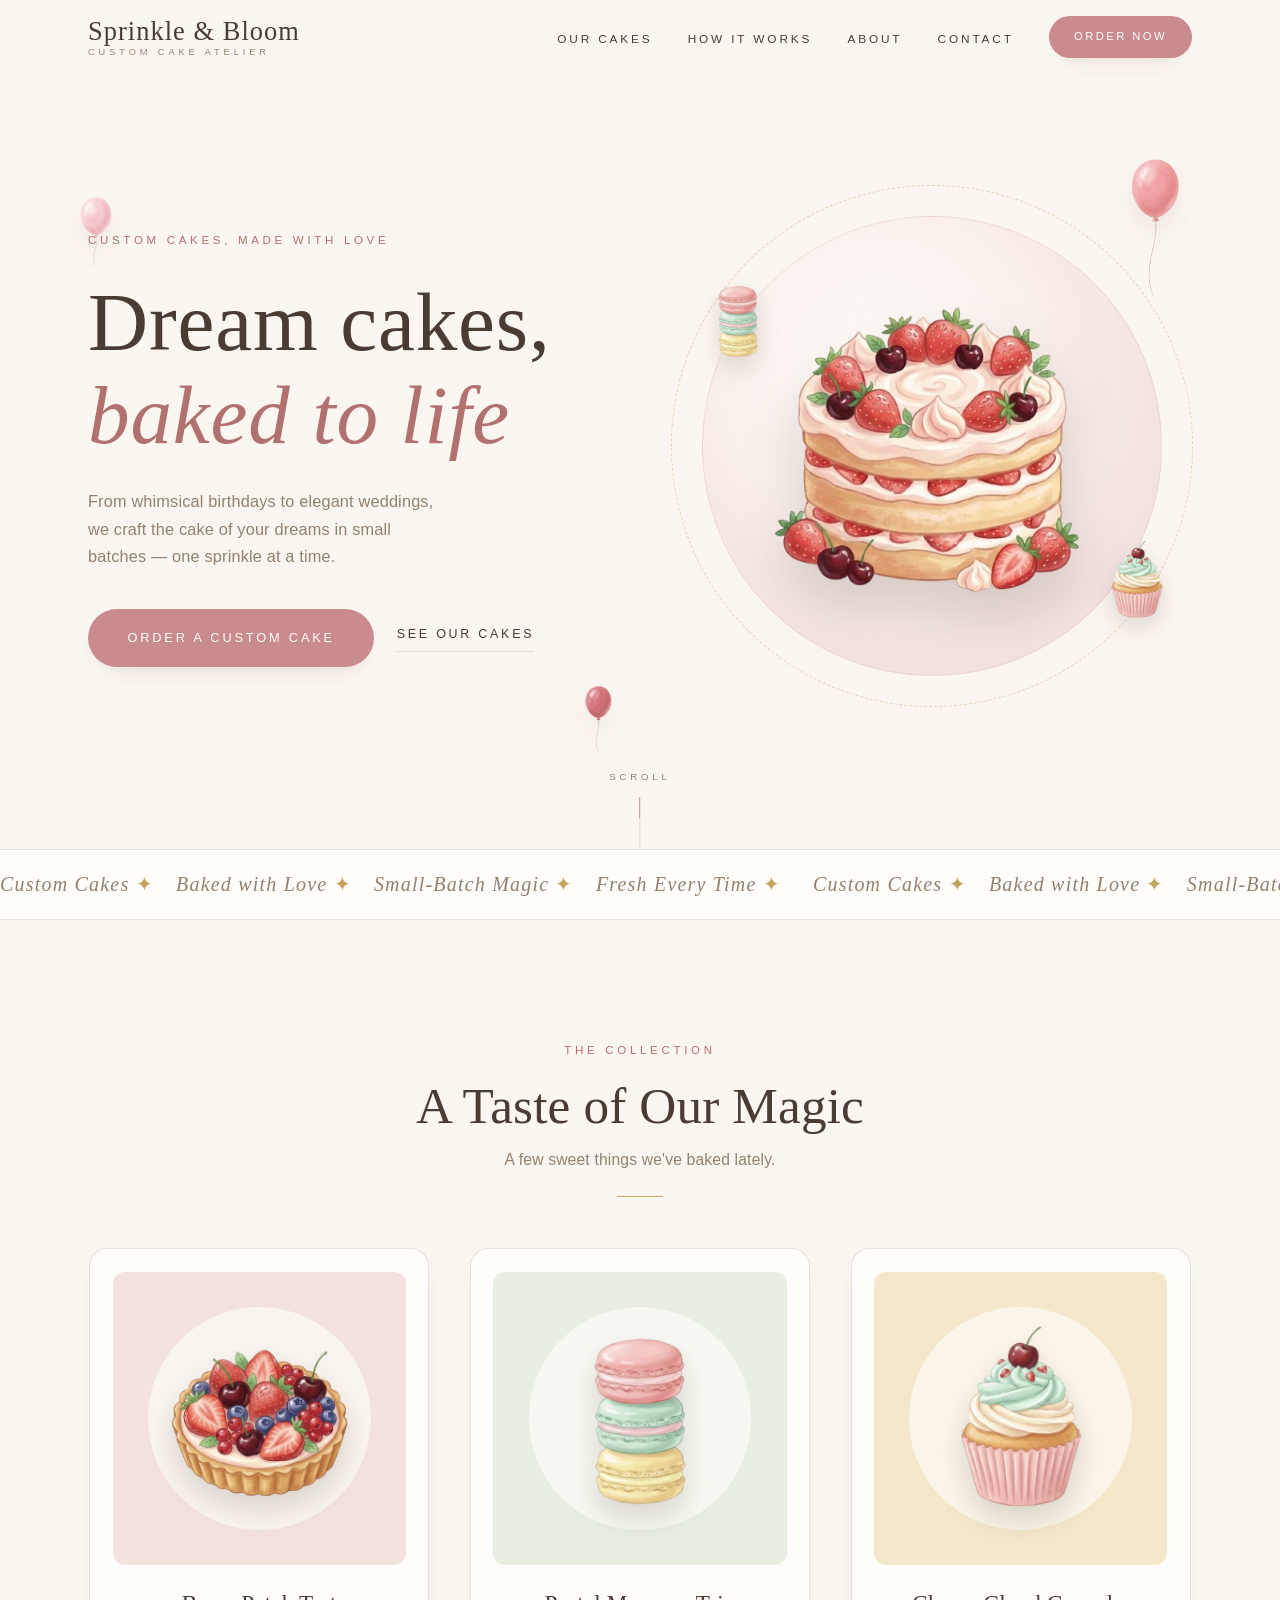
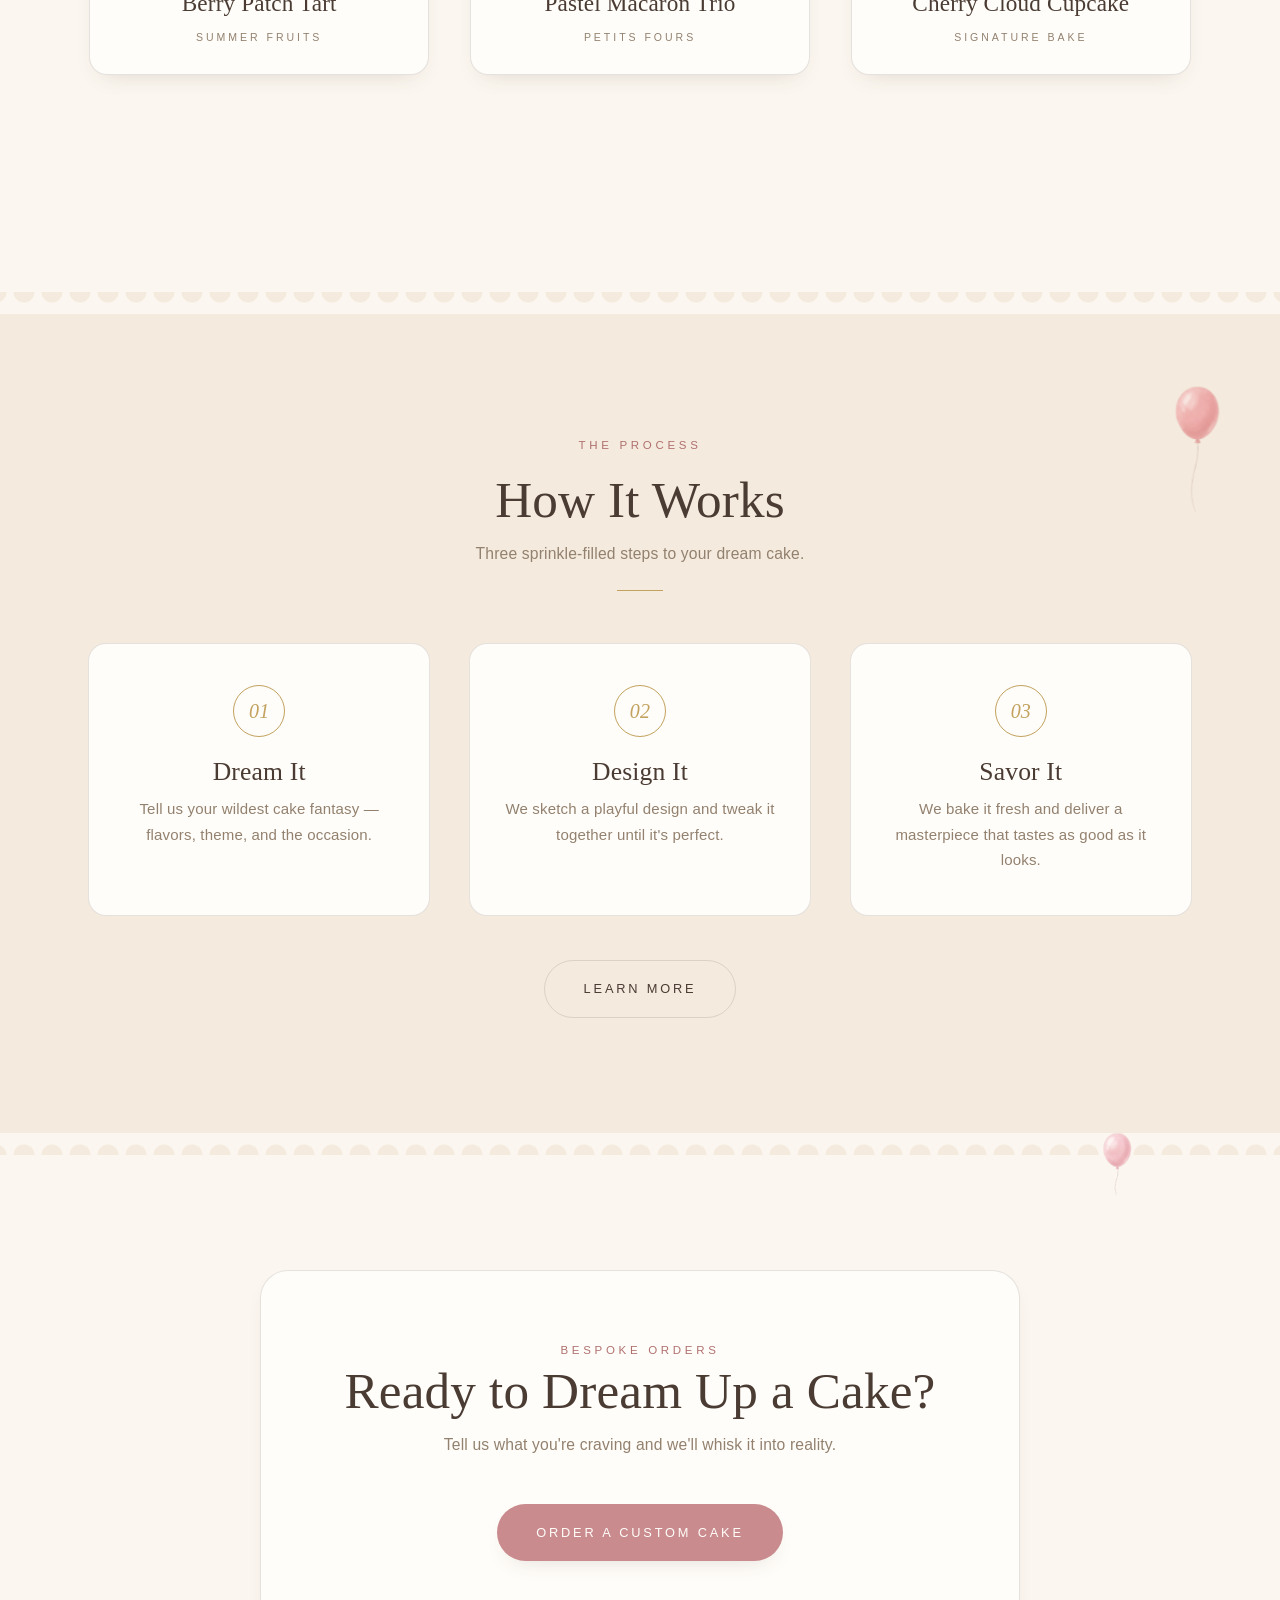
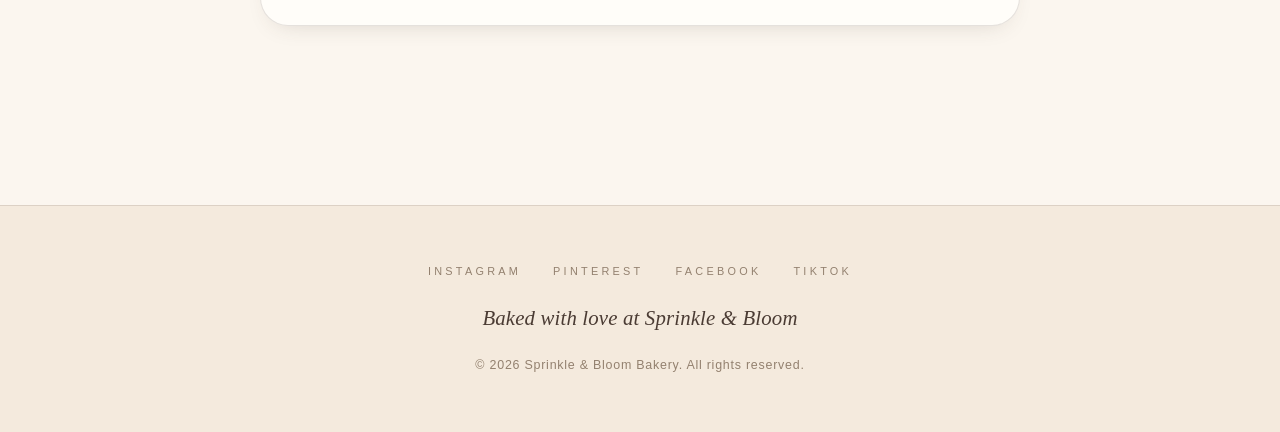
==== commit 2c9e1b39: "Overhaul design to an editorial patisserie aesthetic Move from the candy-pastel/emoji look to a refi" ====
--- a/sprinkle-bloom/index.html
+++ b/sprinkle-bloom/index.html
@@ -8,30 +8,28 @@
     content="default-src 'self'; script-src 'self'; style-src 'self' 'unsafe-inline' https://fonts.googleapis.com; font-src https://fonts.gstatic.com; img-src 'self' data:; connect-src 'self'; object-src 'none'; base-uri 'self'; form-action 'self'"
   />
   <meta name="referrer" content="strict-origin-when-cross-origin" />
-  <title>Sprinkle &amp; Bloom 🧁 | Whimsical Custom Cakes</title>
-  <meta name="description" content="Sprinkle & Bloom is a whimsical custom cake bakery crafting dream cakes baked to life." />
-
-  <!-- Google Fonts: Patrick Hand (headings) + Quicksand (body) -->
+  <title>Sprinkle &amp; Bloom | Whimsical Custom Cake Atelier</title>
+  <meta name="description" content="Sprinkle & Bloom is a whimsical custom cake atelier crafting dream cakes baked to life." />
+
+  <!-- Google Fonts: Cormorant Garamond (display serif) + Jost (body) -->
   <link rel="preconnect" href="https://fonts.googleapis.com" />
   <link rel="preconnect" href="https://fonts.gstatic.com" crossorigin />
   <link
-    href="https://fonts.googleapis.com/css2?family=Patrick+Hand&family=Quicksand:wght@400;500;600;700&display=swap"
+    href="https://fonts.googleapis.com/css2?family=Cormorant+Garamond:ital,wght@0,400;0,500;0,600;1,400;1,500&family=Jost:wght@300;400;500&display=swap"
     rel="stylesheet"
   />
   <link rel="stylesheet" href="style.css" />
 </head>
 <body>
-  <!-- Floating background particles (hearts / sprinkles / balloons) -->
+  <!-- Occasional watercolor balloons drifting up the page -->
   <div class="particle-field" id="particleField" aria-hidden="true"></div>
-  <!-- Custom cursor -->
-  <div class="cursor" id="cursor" aria-hidden="true">🧁</div>
 
   <!-- ===== Header / Navigation ===== -->
   <header class="header" id="header">
     <nav class="nav container">
       <a href="index.html" class="logo">
-        <span class="logo-emoji">🧁</span>
-        <span class="logo-text">Sprinkle&nbsp;&amp;&nbsp;Bloom</span>
+        <span class="logo-text">Sprinkle &amp; Bloom</span>
+        <span class="logo-tag">Custom Cake Atelier</span>
       </a>
       <button class="nav-toggle" id="navToggle" aria-label="Toggle menu" aria-expanded="false">
         <span></span><span></span><span></span>
@@ -50,58 +48,63 @@
     <!-- ===== Hero Section ===== -->
     <section id="hero" class="hero">
       <!-- Decorative balloons drifting with mouse + scroll parallax -->
-      <img src="images/balloon-pink.png"  alt="" class="hero-balloon balloon-1 float-decor" data-depth="30" data-speed="-0.06" aria-hidden="true" />
-      <img src="images/balloon-coral.png" alt="" class="hero-balloon balloon-2 float-decor" data-depth="55" data-speed="-0.12" aria-hidden="true" />
-      <img src="images/balloon-red.png"   alt="" class="hero-balloon balloon-3 float-decor" data-depth="40" data-speed="-0.09" aria-hidden="true" />
+      <img src="images/balloon-pink.png"  alt="" class="hero-balloon balloon-1 float-decor" data-depth="18" data-speed="-0.05" aria-hidden="true" />
+      <img src="images/balloon-coral.png" alt="" class="hero-balloon balloon-2 float-decor" data-depth="32" data-speed="-0.09" aria-hidden="true" />
+      <img src="images/balloon-red.png"   alt="" class="hero-balloon balloon-3 float-decor" data-depth="24" data-speed="-0.07" aria-hidden="true" />
 
       <div class="container hero-container">
         <div class="hero-text">
-          <span class="eyebrow">Custom cakes, made with love</span>
-          <h1 class="hero-title" data-split>Dream Cakes, <span class="highlight">Baked to Life</span></h1>
+          <span class="eyebrow">Custom Cakes, Made with Love</span>
+          <h1 class="hero-title" data-split>Dream cakes, <span class="highlight">baked to life</span></h1>
           <p class="hero-sub">
-            From whimsical unicorns to elegant floral designs, we craft the
-            cake of your dreams — one sprinkle at a time.
+            From whimsical birthdays to elegant weddings, we craft the cake of
+            your dreams in small batches — one sprinkle at a time.
           </p>
           <div class="hero-cta">
-            <a href="contact.html" class="btn btn-primary">Order Your Custom Cake</a>
-            <a href="cakes.html" class="btn btn-ghost">See Our Cakes</a>
-          </div>
-        </div>
-
-        <!-- Hero illustration: hand-painted strawberry cake floating on a blob -->
+            <a href="contact.html" class="btn btn-primary">Order a Custom Cake</a>
+            <a href="cakes.html" class="link-arrow">See Our Cakes</a>
+          </div>
+        </div>
+
+        <!-- Hero illustration: hand-painted strawberry cake on a plate -->
         <div class="hero-image">
           <div class="hero-blob" aria-hidden="true"></div>
           <img
             src="images/strawberry-cake.png"
             alt="A hand-painted layered strawberry cream cake topped with strawberries and cherries"
             class="hero-cake"
-            data-depth="14"
+            data-depth="8"
             width="500" height="500"
             fetchpriority="high"
           />
-          <img src="images/macarons.png" alt="" class="hero-mini mini-macaron float-decor" data-depth="70" aria-hidden="true" width="150" height="150" loading="lazy" />
-          <img src="images/cupcake.png"  alt="" class="hero-mini mini-cupcake float-decor" data-depth="90" aria-hidden="true" width="150" height="150" loading="lazy" />
+          <img src="images/macarons.png" alt="" class="hero-mini mini-macaron float-decor" data-depth="40" aria-hidden="true" width="150" height="150" loading="lazy" />
+          <img src="images/cupcake.png"  alt="" class="hero-mini mini-cupcake float-decor" data-depth="52" aria-hidden="true" width="150" height="150" loading="lazy" />
         </div>
       </div>
 
       <a href="#featured" class="scroll-hint" aria-label="Scroll down to see our cakes">
-        <span class="scroll-hint-dot"></span>
+        <span>Scroll</span>
+        <span class="scroll-hint-line"></span>
       </a>
     </section>
 
     <!-- ===== Marquee ribbon ===== -->
     <div class="marquee" aria-hidden="true">
       <div class="marquee-track">
-        <span>Custom Cakes&ensp;🧁&ensp;Baked with Love&ensp;💗&ensp;Small-Batch Magic&ensp;✨&ensp;Fresh Every Time&ensp;🍓&ensp;</span>
-        <span>Custom Cakes&ensp;🧁&ensp;Baked with Love&ensp;💗&ensp;Small-Batch Magic&ensp;✨&ensp;Fresh Every Time&ensp;🍓&ensp;</span>
+        <span>Custom Cakes <span class="sep">✦</span> Baked with Love <span class="sep">✦</span> Small-Batch Magic <span class="sep">✦</span> Fresh Every Time <span class="sep">✦</span> </span>
+        <span>Custom Cakes <span class="sep">✦</span> Baked with Love <span class="sep">✦</span> Small-Batch Magic <span class="sep">✦</span> Fresh Every Time <span class="sep">✦</span> </span>
       </div>
     </div>
 
     <!-- ===== Featured Cakes (teaser) ===== -->
     <section id="featured" class="section cakes">
       <div class="container">
-        <h2 class="section-title reveal">A Taste of Our Magic</h2>
-        <p class="section-sub reveal">A few sweet things we've baked lately. ✨</p>
+        <div class="section-head">
+          <span class="overline reveal">The Collection</span>
+          <h2 class="section-title reveal">A Taste of Our Magic</h2>
+          <p class="section-sub reveal">A few sweet things we've baked lately.</p>
+          <div class="title-rule reveal" aria-hidden="true"></div>
+        </div>
         <div class="cake-grid">
           <figure class="cake-card reveal">
             <a href="cakes.html" class="polaroid-link">
@@ -109,7 +112,10 @@
                 <div class="cake-photo photo-1">
                   <img src="images/berry-tart.png" alt="Hand-painted berry tart piled with strawberries, cherries and blueberries" loading="lazy" width="400" height="400" />
                 </div>
-                <figcaption>🍓 Berry Patch Tart</figcaption>
+                <figcaption>
+                  <span class="cake-name">Berry Patch Tart</span>
+                  <span class="cake-note">Summer Fruits</span>
+                </figcaption>
               </div>
             </a>
           </figure>
@@ -119,7 +125,10 @@
                 <div class="cake-photo photo-2">
                   <img src="images/macarons.png" alt="Hand-painted stack of pastel pink, mint and lemon macarons" loading="lazy" width="400" height="400" />
                 </div>
-                <figcaption>🌸 Pastel Macaron Trio</figcaption>
+                <figcaption>
+                  <span class="cake-name">Pastel Macaron Trio</span>
+                  <span class="cake-note">Petits Fours</span>
+                </figcaption>
               </div>
             </a>
           </figure>
@@ -129,53 +138,65 @@
                 <div class="cake-photo photo-3">
                   <img src="images/cupcake.png" alt="Hand-painted cupcake with mint and vanilla swirl frosting topped with a cherry" loading="lazy" width="400" height="400" />
                 </div>
-                <figcaption>🍒 Cherry Cloud Cupcake</figcaption>
+                <figcaption>
+                  <span class="cake-name">Cherry Cloud Cupcake</span>
+                  <span class="cake-note">Signature Bake</span>
+                </figcaption>
               </div>
             </a>
           </figure>
         </div>
         <div class="center-btn reveal">
-          <a href="cakes.html" class="btn btn-ghost">See All Our Cakes →</a>
+          <a href="cakes.html" class="btn btn-ghost">See All Our Cakes</a>
         </div>
       </div>
     </section>
 
     <!-- ===== How It Works (preview) ===== -->
-    <section class="section how">
-      <img src="images/balloon-coral.png" alt="" class="section-balloon float-decor" data-speed="-0.08" aria-hidden="true" loading="lazy" />
+    <div class="scallop" aria-hidden="true"></div>
+    <section class="section section-alt how">
+      <img src="images/balloon-coral.png" alt="" class="section-balloon float-decor" data-speed="-0.06" aria-hidden="true" loading="lazy" />
       <div class="container">
-        <h2 class="section-title reveal">How It Works</h2>
-        <p class="section-sub reveal">Three sprinkle-filled steps to your dream cake. 🍰</p>
+        <div class="section-head">
+          <span class="overline reveal">The Process</span>
+          <h2 class="section-title reveal">How It Works</h2>
+          <p class="section-sub reveal">Three sprinkle-filled steps to your dream cake.</p>
+          <div class="title-rule reveal" aria-hidden="true"></div>
+        </div>
         <div class="steps">
           <div class="step reveal">
-            <div class="step-icon">💭</div>
-            <h3>1. Dream It</h3>
+            <div class="step-num">01</div>
+            <h3>Dream It</h3>
             <p>Tell us your wildest cake fantasy — flavors, theme, and the occasion.</p>
           </div>
           <div class="step reveal">
-            <div class="step-icon">🎨</div>
-            <h3>2. Design It</h3>
+            <div class="step-num">02</div>
+            <h3>Design It</h3>
             <p>We sketch a playful design and tweak it together until it's perfect.</p>
           </div>
           <div class="step reveal">
-            <div class="step-icon">😋</div>
-            <h3>3. Savor It</h3>
+            <div class="step-num">03</div>
+            <h3>Savor It</h3>
             <p>We bake it fresh and deliver a masterpiece that tastes as good as it looks.</p>
           </div>
         </div>
         <div class="center-btn reveal">
-          <a href="how.html" class="btn btn-ghost">Learn More →</a>
-        </div>
-      </div>
-    </section>
+          <a href="how.html" class="btn btn-ghost">Learn More</a>
+        </div>
+      </div>
+    </section>
+    <div class="scallop scallop-flip" aria-hidden="true"></div>
 
     <!-- ===== CTA banner ===== -->
     <section class="section cta-section">
-      <img src="images/balloon-pink.png" alt="" class="cta-balloon float-decor" data-speed="-0.1" aria-hidden="true" loading="lazy" />
+      <img src="images/balloon-pink.png" alt="" class="cta-balloon float-decor" data-speed="-0.08" aria-hidden="true" loading="lazy" />
       <div class="container order-box reveal cta-banner">
+        <span class="overline">Bespoke Orders</span>
         <h2 class="section-title">Ready to Dream Up a Cake?</h2>
         <p class="section-sub">Tell us what you're craving and we'll whisk it into reality.</p>
-        <a href="contact.html" class="btn btn-primary btn-block">Order Your Custom Cake 🧁</a>
+        <div class="center-btn">
+          <a href="contact.html" class="btn btn-primary">Order a Custom Cake</a>
+        </div>
       </div>
     </section>
   </main>
@@ -184,12 +205,12 @@
   <footer class="footer">
     <div class="container footer-inner">
       <div class="footer-social">
-        <a href="#" aria-label="Instagram">📸</a>
-        <a href="#" aria-label="Pinterest">📌</a>
-        <a href="#" aria-label="Facebook">👍</a>
-        <a href="#" aria-label="TikTok">🎵</a>
-      </div>
-      <p class="footer-love">Baked with Love 💗 at Sprinkle &amp; Bloom</p>
+        <a href="#" aria-label="Instagram">Instagram</a>
+        <a href="#" aria-label="Pinterest">Pinterest</a>
+        <a href="#" aria-label="Facebook">Facebook</a>
+        <a href="#" aria-label="TikTok">TikTok</a>
+      </div>
+      <p class="footer-love">Baked with love at Sprinkle &amp; Bloom</p>
       <p class="footer-copy">© <span id="year"></span> Sprinkle &amp; Bloom Bakery. All rights reserved.</p>
     </div>
   </footer>
--- a/sprinkle-bloom/style.css
+++ b/sprinkle-bloom/style.css
@@ -1,36 +1,38 @@
 /* =====================================================================
-   Sprinkle & Bloom 🧁 — Whimsical Custom Cake Bakery
-   Single, well-commented stylesheet.
-   Palette & fonts are defined as CSS variables in :root below.
+   Sprinkle & Bloom — Whimsical Custom Cake Atelier
+   Editorial patisserie design: warm cream paper, elegant serif display
+   type, letter-spaced small caps, watercolor illustrations, and gentle
+   drifting motion.
    ===================================================================== */
 
-/* ---------- 1. Design tokens (CSS variables) ---------- */
+/* ---------- 1. Design tokens ---------- */
 :root {
-  /* Pastel palette */
-  --pink:   #FFB6C1;
-  --mint:   #98FB98;
-  --white:  #FFFFFF;
-  --gold:   #FFD700;
-  --peach:  #FFDAB9;
-
-  /* Derived tints for backgrounds / borders */
-  --pink-soft:  #FFF0F4;
-  --mint-soft:  #EAFBEA;
-  --ink:        #6b5563;   /* soft brownish text for readability on pastels */
-  --ink-soft:   #8a7682;
+  /* Warm paper + muted confection palette */
+  --cream:      #FBF6EF;   /* page background — warm paper */
+  --cream-deep: #F4EADD;   /* alternate section background */
+  --white:      #FFFDF9;   /* card surfaces */
+  --ink:        #4A3B33;   /* warm espresso text */
+  --ink-soft:   #93816F;   /* secondary text */
+  --rose:       #C98B8E;   /* primary accent — dusty rose */
+  --rose-deep:  #B0716F;   /* accent hover */
+  --rose-mist:  #F3E2DE;   /* rose tint for washes */
+  --sage-mist:  #E9EEE2;   /* sage tint for washes */
+  --butter:     #F4E7CB;   /* butter tint */
+  --gold:       #C2A25E;   /* fine gold details */
+  --line:       rgba(74, 59, 51, 0.14);  /* hairline rules */
 
   /* Fonts */
-  --font-head: "Patrick Hand", cursive;
-  --font-body: "Quicksand", sans-serif;
-
-  /* Shape + shadow language */
-  --radius:    24px;
-  --radius-lg: 36px;
-  --shadow:    0 12px 30px rgba(255, 182, 193, 0.35);
-  --shadow-sm: 0 6px 16px rgba(255, 182, 193, 0.30);
+  --font-head: "Cormorant Garamond", Georgia, serif;
+  --font-body: "Jost", "Century Gothic", sans-serif;
+
+  /* Shape + shadow language: soft paper, no candy gloss */
+  --radius:    18px;
+  --radius-lg: 28px;
+  --shadow:    0 18px 40px -18px rgba(74, 59, 51, 0.25);
+  --shadow-sm: 0 10px 24px -14px rgba(74, 59, 51, 0.22);
 
   /* Layout */
-  --maxw: 1140px;
+  --maxw: 1200px;
 }
 
 /* ---------- 2. Reset & base ---------- */
@@ -42,17 +44,20 @@
 
 body {
   font-family: var(--font-body);
-  color: var(--ink);
-  background:
-    radial-gradient(circle at 15% 10%, var(--pink-soft) 0%, transparent 45%),
-    radial-gradient(circle at 85% 20%, var(--mint-soft) 0%, transparent 45%),
-    var(--white);
-  line-height: 1.6;
+  font-weight: 300;
+  color: var(--ink);
+  background: var(--cream);
+  line-height: 1.7;
+  letter-spacing: 0.01em;
   overflow-x: hidden;
-  /* hide native cursor on desktop; custom cupcake cursor takes over (see JS) */
-}
-
-h1, h2, h3 { font-family: var(--font-head); font-weight: 400; line-height: 1.1; }
+}
+
+h1, h2, h3 {
+  font-family: var(--font-head);
+  font-weight: 500;
+  line-height: 1.12;
+  color: var(--ink);
+}
 
 a { color: inherit; text-decoration: none; }
 
@@ -62,123 +67,146 @@
   width: 100%;
   max-width: var(--maxw);
   margin-inline: auto;
-  padding-inline: clamp(1rem, 4vw, 2.5rem);
-}
-
-/* ---------- 3. Buttons (micro-interactions) ---------- */
+  padding-inline: clamp(1.2rem, 4vw, 3rem);
+}
+
+/* Small-caps letter-spaced label — the signature editorial detail */
+.eyebrow,
+.overline {
+  display: inline-block;
+  font-family: var(--font-body);
+  font-size: 0.72rem;
+  font-weight: 400;
+  letter-spacing: 0.32em;
+  text-transform: uppercase;
+  color: var(--rose-deep);
+}
+
+/* ---------- 3. Buttons ---------- */
 .btn {
   display: inline-block;
   font-family: var(--font-body);
-  font-weight: 700;
-  font-size: 1rem;
-  padding: 0.85rem 1.8rem;
-  border: none;
+  font-weight: 400;
+  font-size: 0.8rem;
+  letter-spacing: 0.22em;
+  text-transform: uppercase;
+  padding: 1.05rem 2.4rem;
+  border: 1px solid transparent;
   border-radius: 999px;
   cursor: pointer;
-  transition: transform .25s cubic-bezier(.34,1.56,.64,1), box-shadow .25s, background .25s;
-  will-change: transform;
+  transition: background .3s ease, color .3s ease, border-color .3s ease,
+              transform .3s ease, box-shadow .3s ease;
 }
 .btn-primary {
-  background: linear-gradient(135deg, var(--pink), var(--peach));
-  color: #fff;
+  background: var(--rose);
+  color: var(--white);
+  box-shadow: var(--shadow-sm);
+}
+.btn-primary:hover {
+  background: var(--rose-deep);
+  transform: translateY(-2px);
   box-shadow: var(--shadow);
 }
-.btn-primary:hover {
-  transform: translateY(-3px) scale(1.05);
-  box-shadow: 0 16px 36px rgba(255, 182, 193, 0.55);
-  background: linear-gradient(135deg, var(--peach), var(--pink));
-}
 .btn-ghost {
-  background: var(--white);
-  color: var(--ink);
-  box-shadow: var(--shadow-sm);
-}
-.btn-ghost:hover { transform: translateY(-3px) scale(1.05); background: var(--mint-soft); }
-.btn-small { padding: 0.55rem 1.2rem; font-size: .9rem; }
-.btn-block { width: 100%; }
-
-/* center a lone button under a section */
+  background: transparent;
+  color: var(--ink);
+  border-color: var(--line);
+}
+.btn-ghost:hover {
+  border-color: var(--rose);
+  color: var(--rose-deep);
+  transform: translateY(-2px);
+}
+.btn-small { padding: 0.65rem 1.5rem; font-size: 0.7rem; }
+.btn-block { width: 100%; text-align: center; }
+
 .center-btn {
   display: flex;
   justify-content: center;
-  margin-top: 2.2rem;
-}
-
-/* make an entire polaroid card a clickable link */
+  margin-top: 2.8rem;
+}
+
 .polaroid-link { display: block; }
-
-/* CTA banner reuses .order-box styling */
-.cta-banner { text-align: center; }
 
 /* ---------- 4. Header / Navigation ---------- */
 .header {
   position: sticky;
   top: 0;
   z-index: 50;
-  /* transparent at top, JS adds .scrolled for solid bg */
   background: transparent;
-  transition: background .35s, box-shadow .35s, padding .35s;
-  padding-block: 0.6rem;
+  transition: background .35s, box-shadow .35s, border-color .35s;
+  border-bottom: 1px solid transparent;
+  padding-block: 1rem;
 }
 .header.scrolled {
-  background: rgba(255, 255, 255, 0.85);
+  background: rgba(251, 246, 239, 0.92);
   backdrop-filter: blur(10px);
-  box-shadow: 0 6px 20px rgba(255, 182, 193, 0.25);
+  border-bottom-color: var(--line);
 }
 .nav {
   display: flex;
   align-items: center;
   justify-content: space-between;
 }
-.logo {
-  display: flex;
-  align-items: center;
-  gap: 0.5rem;
+.logo { line-height: 1.15; }
+.logo-text {
+  display: block;
   font-family: var(--font-head);
-  font-size: 1.5rem;
-  color: var(--ink);
-}
-.logo-emoji { font-size: 1.7rem; animation: bob 3s ease-in-out infinite; }
+  font-size: 1.65rem;
+  font-weight: 500;
+  letter-spacing: 0.04em;
+  color: var(--ink);
+}
+.logo-tag {
+  display: block;
+  font-size: 0.58rem;
+  font-weight: 400;
+  letter-spacing: 0.42em;
+  text-transform: uppercase;
+  color: var(--ink-soft);
+}
 
 .nav-links {
   list-style: none;
   display: flex;
   align-items: center;
-  gap: 1.4rem;
-  font-weight: 600;
+  gap: 2.2rem;
 }
 .nav-links a:not(.btn) {
   position: relative;
+  font-size: 0.74rem;
+  font-weight: 400;
+  letter-spacing: 0.24em;
+  text-transform: uppercase;
   padding: 0.3rem 0;
-  transition: color .2s;
+  transition: color .25s;
 }
 .nav-links a:not(.btn)::after {
   content: "";
   position: absolute;
-  left: 0; bottom: -2px;
-  width: 0; height: 3px;
-  border-radius: 3px;
-  background: var(--pink);
-  transition: width .25s;
-}
-.nav-links a:not(.btn):hover { color: var(--pink); }
+  left: 50%; bottom: -2px;
+  transform: translateX(-50%);
+  width: 0; height: 1px;
+  background: var(--rose-deep);
+  transition: width .3s ease;
+}
+.nav-links a:not(.btn):hover { color: var(--rose-deep); }
 .nav-links a:not(.btn):hover::after { width: 100%; }
-/* current page indicator */
-.nav-links a.active { color: var(--pink); }
+.nav-links a.active { color: var(--rose-deep); }
 .nav-links a.active::after { width: 100%; }
 
 /* hamburger (mobile) */
 .nav-toggle {
   display: none;
   flex-direction: column;
-  gap: 5px;
+  gap: 6px;
   background: none;
   border: none;
   cursor: pointer;
   padding: 6px;
 }
 .nav-toggle span {
-  width: 26px; height: 3px; border-radius: 3px;
+  width: 26px; height: 1.5px;
   background: var(--ink);
   transition: transform .3s, opacity .3s;
 }
@@ -186,54 +214,50 @@
 /* ---------- 5. Hero ---------- */
 .hero {
   position: relative;
-  padding-block: clamp(3rem, 8vw, 6rem);
-  min-height: 88vh;
+  padding-block: clamp(2.5rem, 7vw, 5rem) clamp(4rem, 9vw, 7rem);
+  min-height: 86vh;
   display: flex;
   align-items: center;
 }
 .hero-container {
   display: grid;
-  grid-template-columns: 1.1fr 0.9fr;
-  gap: 2rem;
+  grid-template-columns: 1fr 1fr;
+  gap: clamp(2rem, 5vw, 4rem);
   align-items: center;
 }
-.eyebrow {
-  display: inline-block;
-  background: var(--mint-soft);
-  color: #4a8a4a;
-  font-weight: 700;
-  font-size: .85rem;
-  padding: 0.35rem 1rem;
-  border-radius: 999px;
-  margin-bottom: 1rem;
-  box-shadow: var(--shadow-sm);
-}
+.hero-text .eyebrow { margin-bottom: 1.6rem; }
 .hero-text h1 {
-  font-size: clamp(2.6rem, 6vw, 4.4rem);
-  color: var(--ink);
+  font-size: clamp(3rem, 6.5vw, 5.2rem);
+  font-weight: 500;
+  letter-spacing: 0.01em;
 }
 .hero-text .highlight {
-  color: var(--pink);
-  position: relative;
-}
-.hero-text .highlight::after {
-  content: "";
-  position: absolute; left: 0; bottom: 4px;
-  width: 100%; height: 12px;
-  background: var(--gold);
-  opacity: .35;
-  border-radius: 12px;
-  z-index: -1;
+  font-style: italic;
+  font-weight: 400;
+  color: var(--rose-deep);
 }
 .hero-sub {
-  margin: 1.2rem 0 1.8rem;
-  font-size: 1.15rem;
+  margin: 1.6rem 0 2.4rem;
+  font-size: 1.02rem;
+  font-weight: 300;
   color: var(--ink-soft);
-  max-width: 34ch;
-}
-.hero-cta { display: flex; gap: 1rem; flex-wrap: wrap; }
-
-/* Hero illustration: hand-painted cake floating over a morphing blob */
+  max-width: 40ch;
+}
+.hero-cta { display: flex; gap: 1.4rem; align-items: center; flex-wrap: wrap; }
+/* quiet text link as the secondary action */
+.link-arrow {
+  font-size: 0.78rem;
+  font-weight: 400;
+  letter-spacing: 0.22em;
+  text-transform: uppercase;
+  color: var(--ink);
+  border-bottom: 1px solid var(--line);
+  padding-bottom: 0.35rem;
+  transition: color .25s, border-color .25s;
+}
+.link-arrow:hover { color: var(--rose-deep); border-color: var(--rose-deep); }
+
+/* Hero illustration */
 .hero-image {
   position: relative;
   display: flex;
@@ -244,411 +268,489 @@
   position: absolute;
   inset: 0;
   margin: auto;
-  width: min(440px, 92%);
+  width: min(460px, 94%);
   aspect-ratio: 1 / 1;
-  background: radial-gradient(circle at 35% 30%, #fff6f9 0%, var(--pink-soft) 55%, #ffe4ec 100%);
-  border-radius: 58% 42% 55% 45% / 50% 55% 45% 50%;
-  animation: blobMorph 12s ease-in-out infinite alternate;
+  background: radial-gradient(circle at 38% 32%, var(--white) 0%, var(--rose-mist) 72%);
+  border-radius: 50%;
+  border: 1px solid rgba(201, 139, 142, 0.18);
+  animation: blobBreathe 10s ease-in-out infinite;
   z-index: 0;
+}
+/* fine dotted orbit ring around the plate — delicate, patisserie-menu detail */
+.hero-blob::after {
+  content: "";
+  position: absolute;
+  inset: -7%;
+  border-radius: 50%;
+  border: 1px dashed rgba(194, 162, 94, 0.4);
+  animation: slowSpin 60s linear infinite;
 }
 .hero-cake {
   position: relative;
   z-index: 1;
-  width: min(400px, 82%);
+  width: min(400px, 80%);
   height: auto;
-  filter: drop-shadow(0 24px 30px rgba(214, 116, 141, 0.28));
-  animation: floaty 6s ease-in-out infinite;
-}
-/* small companion desserts orbiting the hero cake */
+  filter: drop-shadow(0 26px 26px rgba(74, 59, 51, 0.18));
+  animation: floaty 7s ease-in-out infinite;
+}
 .hero-mini {
   position: absolute;
   z-index: 2;
-  width: clamp(70px, 9vw, 110px);
+  width: clamp(64px, 8vw, 100px);
   height: auto;
-  filter: drop-shadow(0 10px 14px rgba(214, 116, 141, 0.25));
-}
-.mini-macaron { top: 4%; left: 2%; animation: floaty 5s ease-in-out infinite reverse; }
-.mini-cupcake { bottom: 2%; right: 0; animation: floaty 7s ease-in-out .8s infinite; }
-
-/* Decorative floating balloons (parallax handled in JS via data-depth/data-speed) */
+  filter: drop-shadow(0 10px 12px rgba(74, 59, 51, 0.16));
+}
+.mini-macaron { top: 6%; left: 3%; animation: floaty 6s ease-in-out infinite reverse; }
+.mini-cupcake { bottom: 4%; right: 1%; animation: floaty 8s ease-in-out .8s infinite; }
+
+/* Floating balloons (parallax via JS -> --px/--py) */
 .float-decor { pointer-events: none; user-select: none; will-change: transform; }
 .hero-balloon {
   position: absolute;
-  width: clamp(54px, 7vw, 96px);
+  width: clamp(44px, 5.5vw, 78px);
   height: auto;
   z-index: 0;
-  opacity: .9;
-  filter: drop-shadow(0 12px 16px rgba(214, 116, 141, 0.18));
-}
-.balloon-1 { top: 12%;  left: 4%;  animation: sway 7s ease-in-out infinite; }
-.balloon-2 { top: 8%;   right: 6%; animation: sway 9s ease-in-out 1s infinite reverse; }
-.balloon-3 { bottom: 10%; left: 44%; width: clamp(44px, 5vw, 72px); animation: sway 8s ease-in-out .5s infinite; }
-
-/* balloons peeking into content sections */
+  opacity: .65;
+  filter: drop-shadow(0 14px 14px rgba(74, 59, 51, 0.12));
+}
+.balloon-1 { top: 14%;  left: 5%;  animation: sway 9s ease-in-out infinite; }
+.balloon-2 { top: 10%;  right: 7%; animation: sway 11s ease-in-out 1s infinite reverse; }
+.balloon-3 { bottom: 12%; left: 45%; width: clamp(36px, 4vw, 60px); animation: sway 10s ease-in-out .5s infinite; }
+
 .section-balloon {
   position: absolute;
-  top: 6%;
-  right: 3%;
-  width: clamp(50px, 6vw, 88px);
+  top: 8%;
+  right: 4%;
+  width: clamp(44px, 5vw, 72px);
   height: auto;
   z-index: 0;
-  opacity: .8;
-  animation: sway 8s ease-in-out infinite;
-}
-.section-balloon-left { right: auto; left: 3%; top: 40%; animation-delay: 1.2s; }
+  opacity: .5;
+  animation: sway 10s ease-in-out infinite;
+}
+.section-balloon-left { right: auto; left: 4%; top: 42%; animation-delay: 1.2s; }
 .cta-section { position: relative; }
 .cta-balloon {
   position: absolute;
-  top: -8%;
-  right: 8%;
-  width: clamp(54px, 6vw, 90px);
+  top: -6%;
+  right: 10%;
+  width: clamp(44px, 5vw, 72px);
   z-index: 2;
-  animation: sway 7s ease-in-out infinite;
-}
-
-/* Scroll hint: a little bouncing pill at the bottom of the hero */
+  opacity: .7;
+  animation: sway 9s ease-in-out infinite;
+}
+
+/* Scroll hint — a single fine line that draws downward */
 .scroll-hint {
   position: absolute;
   left: 50%;
-  bottom: 1.6rem;
+  bottom: 0;
   transform: translateX(-50%);
-  width: 28px; height: 46px;
-  border: 3px solid var(--pink);
-  border-radius: 999px;
   display: flex;
-  justify-content: center;
-  padding-top: 8px;
-  opacity: .7;
-  transition: opacity .25s;
-}
-.scroll-hint:hover { opacity: 1; }
-.scroll-hint-dot {
-  width: 6px; height: 6px;
-  border-radius: 50%;
-  background: var(--pink);
-  animation: scrollDot 1.8s ease-in-out infinite;
+  flex-direction: column;
+  align-items: center;
+  gap: 0.7rem;
+  font-size: 0.6rem;
+  letter-spacing: 0.4em;
+  text-transform: uppercase;
+  color: var(--ink-soft);
+}
+.scroll-hint-line {
+  width: 1px;
+  height: 52px;
+  background: var(--line);
+  position: relative;
+  overflow: hidden;
+}
+.scroll-hint-line::after {
+  content: "";
+  position: absolute;
+  top: 0; left: 0;
+  width: 100%; height: 40%;
+  background: var(--rose-deep);
+  animation: lineDrop 2.2s ease-in-out infinite;
 }
 
 /* Hero title reveal: JS wraps words in .title-word spans */
 .title-word {
   display: inline-block;
   opacity: 0;
-  transform: translateY(0.6em) rotate(4deg);
-  animation: wordRise .7s cubic-bezier(.34,1.56,.64,1) forwards;
-}
-
-@keyframes wordRise {
-  to { opacity: 1; transform: translateY(0) rotate(0); }
+  transform: translateY(0.5em);
+  animation: wordRise .9s cubic-bezier(.22,.61,.36,1) forwards;
+}
+
+@keyframes wordRise { to { opacity: 1; transform: translateY(0); } }
+@keyframes lineDrop {
+  0%   { transform: translateY(-100%); }
+  60%  { transform: translateY(250%); }
+  100% { transform: translateY(250%); }
+}
+@keyframes slowSpin { to { transform: rotate(360deg); } }
+@keyframes blobBreathe {
+  0%,100% { transform: scale(1); }
+  50%     { transform: scale(1.035); }
 }
 /* --px / --py are parallax offsets driven by JS (mouse + scroll);
    baking them into the keyframes lets both effects compose. */
 @keyframes floaty {
-  0%,100% { transform: translate(var(--px, 0px), var(--py, 0px)) rotate(-1deg); }
-  50%     { transform: translate(var(--px, 0px), calc(var(--py, 0px) - 14px)) rotate(1.5deg); }
+  0%,100% { transform: translate(var(--px, 0px), var(--py, 0px)); }
+  50%     { transform: translate(var(--px, 0px), calc(var(--py, 0px) - 12px)); }
 }
 @keyframes sway {
-  0%,100% { transform: translate(var(--px, 0px), var(--py, 0px)) rotate(-4deg); }
-  50%     { transform: translate(var(--px, 0px), calc(var(--py, 0px) - 18px)) rotate(5deg); }
-}
-@keyframes blobMorph {
-  0%   { border-radius: 58% 42% 55% 45% / 50% 55% 45% 50%; transform: scale(1) rotate(0); }
-  50%  { border-radius: 45% 55% 48% 52% / 55% 45% 55% 45%; transform: scale(1.05) rotate(3deg); }
-  100% { border-radius: 52% 48% 42% 58% / 45% 52% 48% 55%; transform: scale(.98) rotate(-3deg); }
-}
-@keyframes bob    { 0%,100% { transform: translateY(0); } 50% { transform: translateY(-6px); } }
-@keyframes scrollDot {
-  0%   { transform: translateY(0); opacity: 1; }
-  70%  { transform: translateY(16px); opacity: 0; }
-  100% { transform: translateY(0); opacity: 0; }
-}
-
-/* ---------- 5b. Marquee ribbon (patisserie-style flowing text) ---------- */
+  0%,100% { transform: translate(var(--px, 0px), var(--py, 0px)) rotate(-3deg); }
+  50%     { transform: translate(var(--px, 0px), calc(var(--py, 0px) - 14px)) rotate(3deg); }
+}
+
+/* ---------- 5b. Marquee ribbon ---------- */
 .marquee {
   overflow: hidden;
-  background: linear-gradient(90deg, var(--pink-soft), var(--mint-soft), var(--pink-soft));
-  padding-block: 0.9rem;
-  border-block: 2px dashed rgba(255, 182, 193, 0.5);
-  transform: rotate(-1deg) scale(1.02);
+  border-block: 1px solid var(--line);
+  padding-block: 1.1rem;
+  background: var(--white);
 }
 .marquee-track {
   display: flex;
   width: max-content;
-  animation: marquee 26s linear infinite;
+  animation: marquee 32s linear infinite;
 }
 .marquee-track span {
   font-family: var(--font-head);
-  font-size: 1.35rem;
-  color: var(--ink);
+  font-style: italic;
+  font-size: 1.25rem;
+  letter-spacing: 0.06em;
+  color: var(--ink-soft);
   white-space: nowrap;
   padding-right: 1rem;
 }
+.marquee-track .sep { color: var(--gold); font-style: normal; }
 .marquee:hover .marquee-track { animation-play-state: paused; }
 @keyframes marquee { to { transform: translateX(-50%); } }
 
+/* ---------- 5c. Scalloped divider (patisserie-awning edge) ---------- */
+.scallop {
+  height: 22px;
+  background:
+    radial-gradient(circle at 50% 0, var(--cream-deep) 0 10px, transparent 11px)
+    top center / 28px 22px repeat-x;
+}
+.scallop-flip { transform: scaleY(-1); }
+
 /* ---------- 6. Generic sections ---------- */
-.section { padding-block: clamp(3.5rem, 8vw, 6rem); position: relative; }
+.section { padding-block: clamp(4rem, 9vw, 7.5rem); position: relative; }
+.section-alt { background: var(--cream-deep); }
+.section-head { text-align: center; margin-bottom: 3.2rem; }
+.section-head .overline { margin-bottom: 1rem; }
 .section-title {
   text-align: center;
-  font-size: clamp(2rem, 5vw, 3rem);
+  font-size: clamp(2.1rem, 4.6vw, 3.2rem);
   color: var(--ink);
 }
 .section-sub {
   text-align: center;
   color: var(--ink-soft);
-  margin-top: .6rem;
-  margin-bottom: 2.5rem;
-  font-size: 1.05rem;
-}
-
-/* ---------- 7. Cakes gallery (polaroid cards) ---------- */
+  margin-top: .8rem;
+  font-size: 0.98rem;
+  font-weight: 300;
+}
+/* short gold rule beneath a section title */
+.title-rule {
+  width: 46px;
+  height: 1px;
+  background: var(--gold);
+  margin: 1.4rem auto 0;
+}
+
+/* ---------- 7. Cakes gallery ---------- */
 .cake-grid {
   display: grid;
   grid-template-columns: repeat(3, 1fr);
-  gap: 2rem;
-  perspective: 1200px;       /* lets the JS 3D tilt read as depth */
-}
-.cake-grid-4 { grid-template-columns: repeat(4, 1fr); gap: 1.6rem; }
+  gap: clamp(1.4rem, 3vw, 2.4rem);
+  perspective: 1400px;
+}
+.cake-grid-4 { grid-template-columns: repeat(4, 1fr); }
 .cake-card { display: flex; justify-content: center; }
 .polaroid {
   background: var(--white);
+  border: 1px solid var(--line);
   border-radius: var(--radius);
-  padding: 1rem 1rem 1.4rem;
+  padding: 1.4rem 1.4rem 1.7rem;
+  box-shadow: var(--shadow-sm);
+  width: 100%;
+  max-width: 340px;
+  transition: transform .5s cubic-bezier(.22,.61,.36,1), box-shadow .5s;
+  transform-style: preserve-3d;
+}
+.polaroid:hover {
+  transform: translateY(-8px);
   box-shadow: var(--shadow);
-  width: 100%;
-  max-width: 320px;
-  transition: transform .4s cubic-bezier(.34,1.56,.64,1), box-shadow .4s;
-  /* slight random tilt for charm; JS 3D tilt takes over while hovering */
-  transform: rotate(-2deg);
-  transform-style: preserve-3d;
-}
-.cake-card:nth-child(even) .polaroid { transform: rotate(2deg); }
-.polaroid:hover {
-  transform: translateY(-12px) rotate(0deg) scale(1.04);
-  box-shadow: 0 22px 44px rgba(255, 182, 193, 0.5);
 }
 
 .cake-photo {
+  position: relative;
   aspect-ratio: 1 / 1;
-  border-radius: 16px;
-  overflow: hidden;
+  border-radius: 12px;
   display: grid;
   place-items: center;
-  padding: 8%;
-}
+  padding: 10%;
+}
+/* delicate tinted plate behind each transparent illustration */
+.cake-photo::before {
+  content: "";
+  position: absolute;
+  inset: 12%;
+  border-radius: 50%;
+  z-index: 0;
+}
+.photo-1 { background: var(--rose-mist); }
+.photo-2 { background: var(--sage-mist); }
+.photo-3 { background: var(--butter); }
+.photo-4 { background: #F3E6DB; }
+.cake-photo::before { background: rgba(255, 253, 249, 0.65); }
 .cake-photo img {
+  position: relative;
+  z-index: 1;
   width: 100%;
   height: 100%;
   object-fit: contain;
-  filter: drop-shadow(0 12px 14px rgba(160, 90, 110, 0.22));
-  transition: transform .5s cubic-bezier(.34,1.56,.64,1);
-  transform: translateZ(30px);  /* pops toward the viewer during 3D tilt */
-}
-.polaroid:hover .cake-photo img { transform: translateZ(30px) scale(1.08) rotate(-2deg); }
-/* soft pastel backdrops behind the transparent illustrations */
-.photo-1 { background: radial-gradient(circle at 30% 25%, #fff8fa, var(--pink-soft) 70%); }
-.photo-2 { background: radial-gradient(circle at 30% 25%, #f6fff6, var(--mint-soft) 70%); }
-.photo-3 { background: radial-gradient(circle at 30% 25%, #fffdf4, #fdf3d8 70%); }
-.photo-4 { background: radial-gradient(circle at 30% 25%, #fff7f2, #ffe9d8 70%); }
+  filter: drop-shadow(0 14px 14px rgba(74, 59, 51, 0.18));
+  transition: transform .6s cubic-bezier(.22,.61,.36,1);
+  transform: translateZ(26px);
+}
+.polaroid:hover .cake-photo img { transform: translateZ(26px) scale(1.05); }
+
 .polaroid figcaption {
   text-align: center;
+  margin-top: 1.2rem;
+}
+.polaroid .cake-name {
+  display: block;
   font-family: var(--font-head);
-  font-size: 1.3rem;
-  margin-top: .8rem;
-  color: var(--ink);
+  font-size: 1.45rem;
+  font-weight: 500;
+  color: var(--ink);
+}
+.polaroid .cake-note {
+  display: block;
+  font-size: 0.66rem;
+  font-weight: 400;
+  letter-spacing: 0.28em;
+  text-transform: uppercase;
+  color: var(--ink-soft);
+  margin-top: 0.35rem;
 }
 
 /* ---------- 8. How it works ---------- */
-.how { background: var(--pink-soft); border-radius: var(--radius-lg); margin-inline: clamp(0,3vw,1.5rem); }
 .steps {
   display: grid;
   grid-template-columns: repeat(3, 1fr);
-  gap: 2rem;
+  gap: clamp(1.6rem, 3vw, 2.6rem);
 }
 .step {
   background: var(--white);
+  border: 1px solid var(--line);
   border-radius: var(--radius);
-  padding: 2rem 1.5rem;
+  padding: 2.6rem 2rem;
   text-align: center;
-  box-shadow: var(--shadow-sm);
-  transition: transform .3s, box-shadow .3s;
-}
-.step:hover { transform: translateY(-8px); box-shadow: var(--shadow); }
-.step-icon {
-  font-size: 3rem;
-  margin-bottom: .6rem;
-  animation: bob 3s ease-in-out infinite;
-}
-.step h3 { font-size: 1.5rem; color: var(--pink); margin-bottom: .4rem; }
-.step p { color: var(--ink-soft); }
+  transition: transform .4s ease, box-shadow .4s ease;
+}
+.step:hover { transform: translateY(-6px); box-shadow: var(--shadow-sm); }
+.step-num {
+  display: inline-grid;
+  place-items: center;
+  width: 52px; height: 52px;
+  border: 1px solid var(--gold);
+  border-radius: 50%;
+  font-family: var(--font-head);
+  font-size: 1.25rem;
+  font-style: italic;
+  color: var(--gold);
+  margin-bottom: 1.3rem;
+}
+.step h3 { font-size: 1.6rem; margin-bottom: .6rem; }
+.step p { color: var(--ink-soft); font-size: 0.94rem; }
 
 /* ---------- 9. About ---------- */
 .about-container {
   display: grid;
-  grid-template-columns: 1.2fr 0.8fr;
-  gap: 2.5rem;
+  grid-template-columns: 1.1fr 0.9fr;
+  gap: clamp(2.5rem, 6vw, 5rem);
   align-items: center;
 }
-.about-text p { margin-top: 1rem; color: var(--ink-soft); font-size: 1.05rem; }
+.about-text .section-title { text-align: left; }
+.about-text .overline { margin-bottom: 1rem; }
+.about-text p { margin-top: 1.2rem; color: var(--ink-soft); font-size: 1rem; }
+.about-text strong { color: var(--ink); font-weight: 500; }
 .blob-card {
-  background: radial-gradient(circle at 32% 28%, #fff8fa 0%, var(--pink-soft) 55%, var(--mint-soft) 100%);
-  border-radius: 58% 42% 55% 45% / 50% 55% 45% 50%;
+  position: relative;
+  background: radial-gradient(circle at 38% 30%, var(--white) 0%, var(--rose-mist) 75%);
+  border: 1px solid rgba(201, 139, 142, 0.18);
+  border-radius: 50%;
   aspect-ratio: 1 / 1;
   display: grid;
   place-items: center;
-  padding: 10%;
-  box-shadow: var(--shadow);
-  animation: blobMorph 12s ease-in-out infinite alternate;
+  padding: 12%;
+  animation: blobBreathe 10s ease-in-out infinite;
+}
+.blob-card::after {
+  content: "";
+  position: absolute;
+  inset: -6%;
+  border-radius: 50%;
+  border: 1px dashed rgba(194, 162, 94, 0.4);
+  animation: slowSpin 60s linear infinite;
 }
 .blob-art {
   width: 100%;
   height: 100%;
   object-fit: contain;
-  filter: drop-shadow(0 16px 20px rgba(214, 116, 141, 0.28));
-  animation: floaty 6s ease-in-out infinite;
+  filter: drop-shadow(0 18px 18px rgba(74, 59, 51, 0.16));
+  animation: floaty 7s ease-in-out infinite;
 }
 
 /* ---------- 10. Order / contact form ---------- */
-.order { }
 .order-box {
   background: var(--white);
+  border: 1px solid var(--line);
   border-radius: var(--radius-lg);
-  padding: clamp(2rem, 5vw, 3.5rem);
-  box-shadow: var(--shadow);
-  max-width: 720px;
+  padding: clamp(2.4rem, 5vw, 4rem);
+  box-shadow: var(--shadow-sm);
+  max-width: 760px;
   margin-inline: auto;
 }
-.order-form { display: grid; gap: 1.2rem; margin-top: 1.5rem; }
-.field { display: grid; gap: .4rem; }
-.field label { font-weight: 700; color: var(--ink); }
+.cta-banner { text-align: center; }
+.order-form { display: grid; gap: 1.6rem; margin-top: 2rem; }
+.field { display: grid; gap: .5rem; }
+.field label {
+  font-size: 0.68rem;
+  font-weight: 400;
+  letter-spacing: 0.28em;
+  text-transform: uppercase;
+  color: var(--ink);
+}
 .field input,
 .field textarea {
   font-family: var(--font-body);
+  font-weight: 300;
   font-size: 1rem;
-  padding: 0.85rem 1rem;
-  border: 2px solid var(--peach);
-  border-radius: 16px;
-  background: var(--pink-soft);
-  color: var(--ink);
-  transition: border-color .2s, box-shadow .2s;
+  padding: 0.9rem 0.2rem;
+  border: none;
+  border-bottom: 1px solid var(--line);
+  border-radius: 0;
+  background: transparent;
+  color: var(--ink);
+  transition: border-color .25s;
   resize: vertical;
 }
+.field input::placeholder,
+.field textarea::placeholder { color: rgba(147, 129, 111, 0.55); }
 .field input:focus,
 .field textarea:focus {
   outline: none;
-  border-color: var(--pink);
-  box-shadow: 0 0 0 4px rgba(255, 182, 193, 0.25);
+  border-bottom-color: var(--rose-deep);
 }
 .form-note {
   text-align: center;
-  font-weight: 700;
-  color: #4a8a4a;
+  font-weight: 400;
+  letter-spacing: 0.04em;
+  color: var(--rose-deep);
   min-height: 1.2em;
 }
 
-.contact-mini { text-align: center; color: var(--ink-soft); }
-.contact-mini a { color: var(--pink); font-weight: 700; }
+.contact-mini {
+  text-align: center;
+  color: var(--ink-soft);
+  font-size: 0.92rem;
+}
+.contact-mini a {
+  color: var(--rose-deep);
+  border-bottom: 1px solid currentColor;
+  padding-bottom: 1px;
+}
 
 /* ---------- 11. Footer ---------- */
 .footer {
-  background: var(--mint-soft);
-  border-top-left-radius: var(--radius-lg);
-  border-top-right-radius: var(--radius-lg);
-  padding-block: 2.5rem;
-}
-.footer-inner { text-align: center; display: grid; gap: .8rem; }
-.footer-social { display: flex; justify-content: center; gap: 1.2rem; font-size: 1.6rem; }
-.footer-social a { transition: transform .25s; }
-.footer-social a:hover { transform: translateY(-4px) scale(1.2) rotate(-8deg); }
-.footer-love { font-family: var(--font-head); font-size: 1.3rem; color: var(--ink); }
-.footer-copy { font-size: .85rem; color: var(--ink-soft); }
-
-/* ---------- 12. Scroll-reveal animation ---------- */
-/* Elements with .reveal start hidden + shifted; JS adds .visible */
+  background: var(--cream-deep);
+  border-top: 1px solid var(--line);
+  padding-block: 3.5rem;
+  margin-top: clamp(2rem, 6vw, 4rem);
+}
+.footer-inner { text-align: center; display: grid; gap: 1.2rem; }
+.footer-social {
+  display: flex;
+  justify-content: center;
+  flex-wrap: wrap;
+  gap: 2rem;
+}
+.footer-social a {
+  font-size: 0.68rem;
+  font-weight: 400;
+  letter-spacing: 0.3em;
+  text-transform: uppercase;
+  color: var(--ink-soft);
+  transition: color .25s;
+}
+.footer-social a:hover { color: var(--rose-deep); }
+.footer-love {
+  font-family: var(--font-head);
+  font-style: italic;
+  font-size: 1.3rem;
+  color: var(--ink);
+}
+.footer-copy { font-size: .78rem; letter-spacing: 0.06em; color: var(--ink-soft); }
+
+/* ---------- 12. Scroll-reveal ---------- */
 .reveal {
   opacity: 0;
-  transform: translateY(40px);
-  transition: opacity .7s ease, transform .7s cubic-bezier(.34,1.56,.64,1);
+  transform: translateY(28px);
+  transition: opacity .9s ease, transform .9s cubic-bezier(.22,.61,.36,1);
 }
 .reveal.visible { opacity: 1; transform: translateY(0); }
-/* stagger children inside a grid for a cascading effect */
-.cake-grid .reveal:nth-child(2) { transition-delay: .08s; }
-.cake-grid .reveal:nth-child(3) { transition-delay: .16s; }
-.cake-grid .reveal:nth-child(4) { transition-delay: .08s; }
-.cake-grid .reveal:nth-child(5) { transition-delay: .16s; }
-.cake-grid .reveal:nth-child(6) { transition-delay: .24s; }
+.cake-grid .reveal:nth-child(2) { transition-delay: .1s; }
+.cake-grid .reveal:nth-child(3) { transition-delay: .2s; }
+.cake-grid .reveal:nth-child(4) { transition-delay: .3s; }
 .steps .reveal:nth-child(2) { transition-delay: .12s; }
 .steps .reveal:nth-child(3) { transition-delay: .24s; }
 
-/* ---------- 13. Floating background particles ---------- */
+/* ---------- 13. Floating balloon particles ---------- */
 .particle-field {
   position: fixed;
   inset: 0;
-  pointer-events: none;   /* never blocks clicks */
+  pointer-events: none;
   z-index: 1;
   overflow: hidden;
 }
-.particle-field .particle {
-  position: absolute;
-  bottom: -40px;
-  font-size: 1.1rem;
-  opacity: .5;
-  animation: rise linear infinite;
+.particle-field .balloon-particle {
+  position: absolute;
+  width: 40px;
+  height: auto;
+  bottom: -160px;
+  opacity: .4;
+  animation: balloonRise linear infinite;
   will-change: transform;
 }
-/* occasional watercolor balloon drifting up with the sprinkles */
-.particle-field .balloon-particle {
-  width: 44px;
-  height: auto;
-  bottom: -140px;
-  opacity: .6;
-  animation: balloonRise linear infinite;
-}
 @keyframes balloonRise {
-  0%   { transform: translateY(0) translateX(0) rotate(-3deg); opacity: 0; }
-  10%  { opacity: .6; }
-  50%  { transform: translateY(-60vh) translateX(24px) rotate(4deg); }
-  90%  { opacity: .6; }
-  100% { transform: translateY(-125vh) translateX(-12px) rotate(-4deg); opacity: 0; }
-}
-@keyframes rise {
-  0%   { transform: translateY(0) rotate(0); opacity: 0; }
-  12%  { opacity: .5; }
-  88%  { opacity: .5; }
-  100% { transform: translateY(-110vh) rotate(360deg); opacity: 0; }
-}
-
-/* ---------- 14. Custom cursor ---------- */
-.cursor {
-  position: fixed;
-  top: 0; left: 0;
-  font-size: 1.6rem;
-  pointer-events: none;
-  z-index: 9999;
-  /* Position is driven every frame by JS (rAF lerp) — do NOT transition
-     transform here, or it double-smooths and lags/jitters (esp. over
-     the animated cake cards). Only the scale gets a gentle transition. */
-  transform: translate(-50%, -50%);
-  transition: scale .15s ease, opacity .2s ease;
-  display: none;            /* enabled by JS only on fine pointers */
-  will-change: transform;
-  opacity: 0;               /* fade in once the mouse moves */
-}
-.cursor.active { scale: 1.5; }
-
-/* ---------- 15. Responsive ---------- */
+  0%   { transform: translateY(0) translateX(0) rotate(-2deg); opacity: 0; }
+  10%  { opacity: .4; }
+  50%  { transform: translateY(-60vh) translateX(20px) rotate(3deg); }
+  90%  { opacity: .4; }
+  100% { transform: translateY(-125vh) translateX(-10px) rotate(-3deg); opacity: 0; }
+}
+
+/* ---------- 14. Responsive ---------- */
 @media (max-width: 900px) {
   .hero-container { grid-template-columns: 1fr; text-align: center; }
   .hero-sub { margin-inline: auto; }
   .hero-cta { justify-content: center; }
   .hero-image { order: -1; }
-  .hero-balloon { opacity: .55; }
+  .hero-balloon { opacity: .4; }
   .balloon-3 { display: none; }
   .scroll-hint { display: none; }
   .cake-grid, .cake-grid-4 { grid-template-columns: repeat(2, 1fr); }
   .steps { grid-template-columns: 1fr; }
   .about-container { grid-template-columns: 1fr; }
-  .about-art { order: -1; max-width: 280px; margin-inline: auto; }
-  .section-balloon { opacity: .45; }
+  .about-text .section-title { text-align: center; }
+  .about-text { text-align: center; }
+  .about-art { order: -1; max-width: 300px; margin-inline: auto; }
+  .section-balloon { opacity: .3; }
 }
 
 @media (max-width: 620px) {
@@ -656,25 +758,25 @@
     position: absolute;
     top: 100%; right: 0; left: 0;
     flex-direction: column;
-    gap: 1rem;
-    background: rgba(255,255,255,.97);
-    padding: 1.5rem;
-    border-radius: 0 0 var(--radius) var(--radius);
-    box-shadow: var(--shadow);
+    gap: 1.4rem;
+    background: rgba(251, 246, 239, 0.98);
+    padding: 2rem 1.5rem;
+    border-bottom: 1px solid var(--line);
     transform: translateY(-130%);
-    transition: transform .35s ease;
+    transition: transform .4s ease;
+    z-index: -1;
   }
   .nav-links.open { transform: translateY(0); }
   .nav-toggle { display: flex; }
-  .nav-toggle.open span:nth-child(1) { transform: translateY(8px) rotate(45deg); }
+  .nav-toggle.open span:nth-child(1) { transform: translateY(7.5px) rotate(45deg); }
   .nav-toggle.open span:nth-child(2) { opacity: 0; }
-  .nav-toggle.open span:nth-child(3) { transform: translateY(-8px) rotate(-45deg); }
+  .nav-toggle.open span:nth-child(3) { transform: translateY(-7.5px) rotate(-45deg); }
   .cake-grid, .cake-grid-4 { grid-template-columns: 1fr; }
-  .hero-text h1 { font-size: 2.6rem; }
-  .marquee-track span { font-size: 1.1rem; }
-}
-
-/* ---------- 16. Reduced-motion accessibility ---------- */
+  .hero-text h1 { font-size: 2.8rem; }
+  .marquee-track span { font-size: 1.05rem; }
+}
+
+/* ---------- 15. Reduced-motion accessibility ---------- */
 @media (prefers-reduced-motion: reduce) {
   *, *::before, *::after {
     animation-duration: .001ms !important;
@@ -683,4 +785,5 @@
     scroll-behavior: auto !important;
   }
   .reveal { opacity: 1; transform: none; }
-}
+  .title-word { opacity: 1; transform: none; }
+}
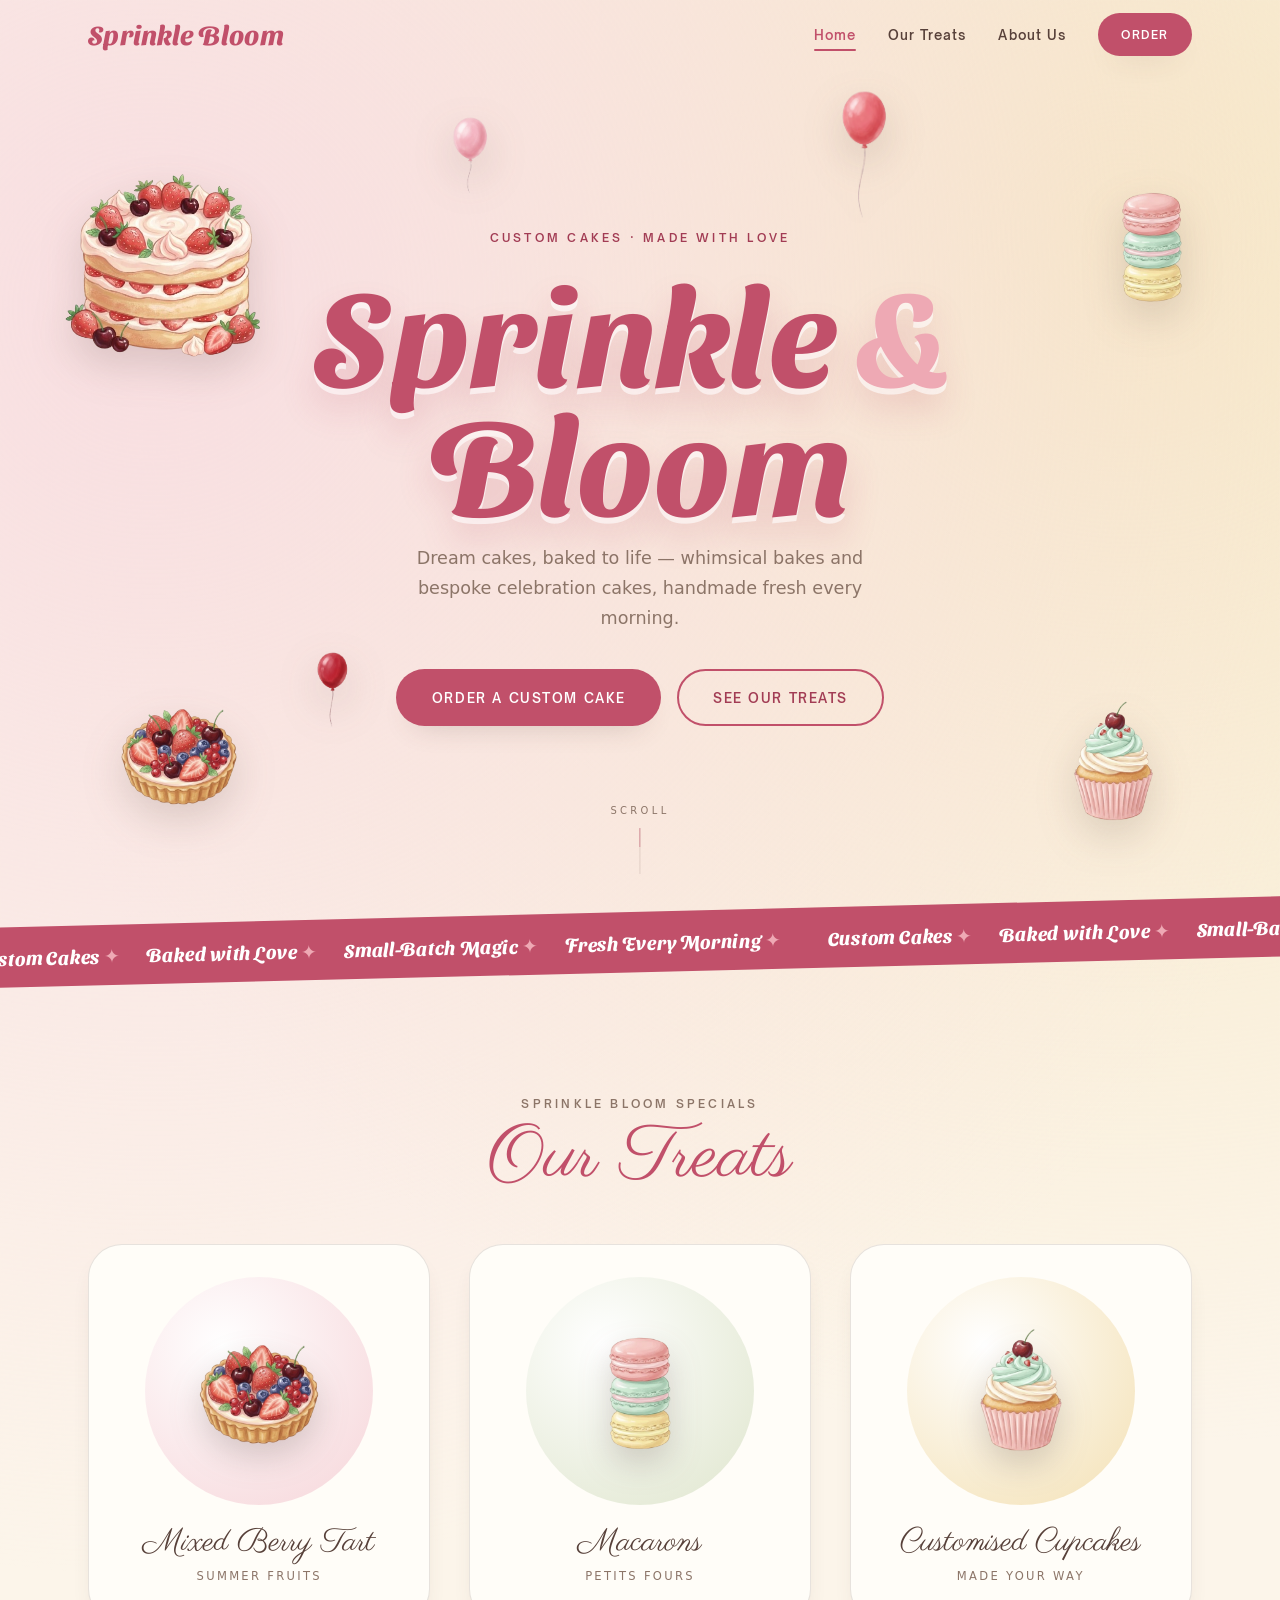
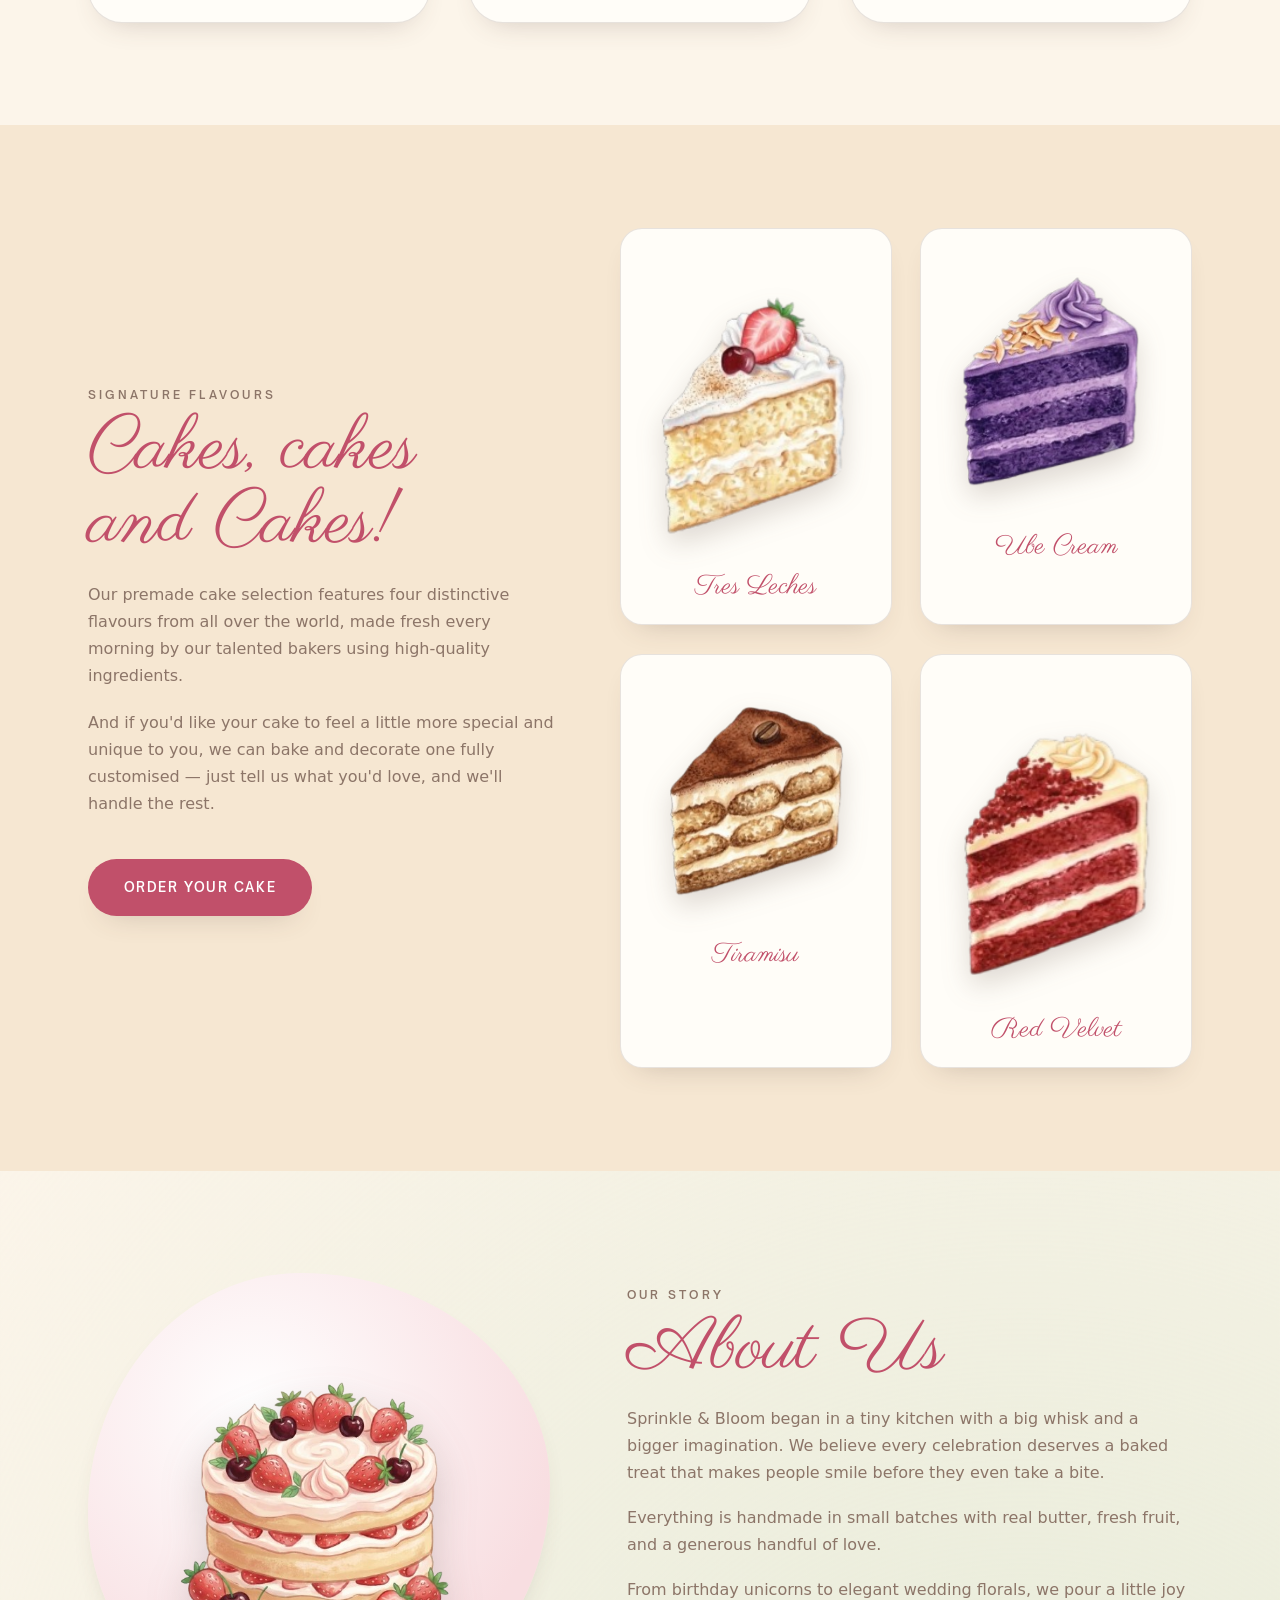
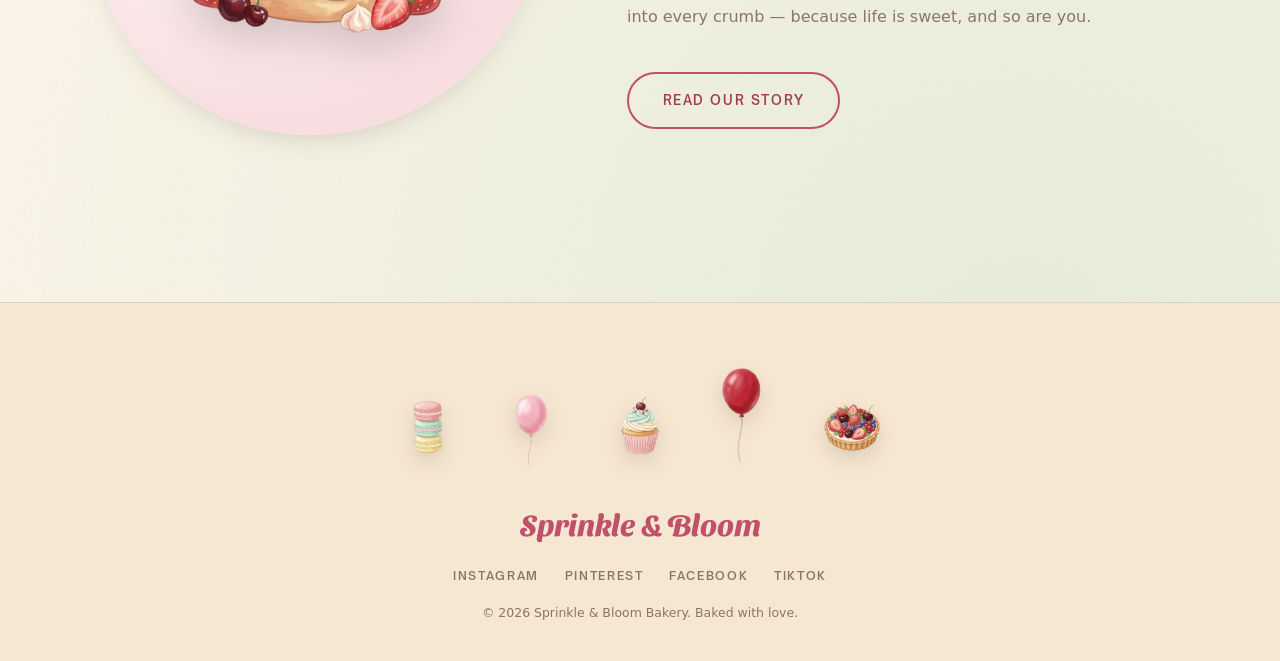
==== commit 5ff4ab28: "Rebuild site to match the Canva mockup Reworks the design around the user's Canva homepage mockup:  " ====
--- a/sprinkle-bloom/index.html
+++ b/sprinkle-bloom/index.html
@@ -5,197 +5,164 @@
   <meta name="viewport" content="width=device-width, initial-scale=1.0" />
   <meta
     http-equiv="Content-Security-Policy"
-    content="default-src 'self'; script-src 'self'; style-src 'self' 'unsafe-inline' https://fonts.googleapis.com; font-src https://fonts.gstatic.com; img-src 'self' data:; connect-src 'self'; object-src 'none'; base-uri 'self'; form-action 'self'"
+    content="default-src 'self'; script-src 'self'; style-src 'self' 'unsafe-inline'; font-src 'self'; img-src 'self' data:; connect-src 'self'; object-src 'none'; base-uri 'self'; form-action 'self'"
   />
   <meta name="referrer" content="strict-origin-when-cross-origin" />
-  <title>Sprinkle &amp; Bloom | Whimsical Custom Cake Atelier</title>
-  <meta name="description" content="Sprinkle & Bloom is a whimsical custom cake atelier crafting dream cakes baked to life." />
-
-  <!-- Google Fonts: Cormorant Garamond (display serif) + Jost (body) -->
-  <link rel="preconnect" href="https://fonts.googleapis.com" />
-  <link rel="preconnect" href="https://fonts.gstatic.com" crossorigin />
-  <link
-    href="https://fonts.googleapis.com/css2?family=Cormorant+Garamond:ital,wght@0,400;0,500;0,600;1,400;1,500&family=Jost:wght@300;400;500&display=swap"
-    rel="stylesheet"
-  />
+  <title>Sprinkle &amp; Bloom | Whimsical Custom Cakes</title>
+  <meta name="description" content="Sprinkle & Bloom is a whimsical custom cake bakery crafting dream cakes baked to life." />
   <link rel="stylesheet" href="style.css" />
 </head>
 <body>
-  <!-- Occasional watercolor balloons drifting up the page -->
   <div class="particle-field" id="particleField" aria-hidden="true"></div>
 
-  <!-- ===== Header / Navigation ===== -->
+  <!-- ===== Header ===== -->
   <header class="header" id="header">
     <nav class="nav container">
-      <a href="index.html" class="logo">
-        <span class="logo-text">Sprinkle &amp; Bloom</span>
-        <span class="logo-tag">Custom Cake Atelier</span>
-      </a>
+      <a href="index.html" class="logo"><span class="logo-text">Sprinkle&nbsp;Bloom</span></a>
       <button class="nav-toggle" id="navToggle" aria-label="Toggle menu" aria-expanded="false">
         <span></span><span></span><span></span>
       </button>
       <ul class="nav-links" id="navLinks">
-        <li><a href="cakes.html">Our Cakes</a></li>
-        <li><a href="how.html">How It Works</a></li>
-        <li><a href="about.html">About</a></li>
-        <li><a href="contact.html">Contact</a></li>
-        <li><a href="contact.html" class="btn btn-primary btn-small">Order Now</a></li>
+        <li><a href="index.html" class="active">Home</a></li>
+        <li><a href="cakes.html">Our Treats</a></li>
+        <li><a href="about.html">About Us</a></li>
+        <li><a href="contact.html" class="btn btn-primary btn-small">Order</a></li>
       </ul>
     </nav>
   </header>
 
   <main>
-    <!-- ===== Hero Section ===== -->
+    <!-- ===== Hero ===== -->
     <section id="hero" class="hero">
-      <!-- Decorative balloons drifting with mouse + scroll parallax -->
-      <img src="images/balloon-pink.png"  alt="" class="hero-balloon balloon-1 float-decor" data-depth="18" data-speed="-0.05" aria-hidden="true" />
-      <img src="images/balloon-coral.png" alt="" class="hero-balloon balloon-2 float-decor" data-depth="32" data-speed="-0.09" aria-hidden="true" />
-      <img src="images/balloon-red.png"   alt="" class="hero-balloon balloon-3 float-decor" data-depth="24" data-speed="-0.07" aria-hidden="true" />
+      <div class="hero-decor" aria-hidden="true">
+        <img src="images/strawberry-cake.png" alt="" class="hd-cake float-decor"    data-depth="16" data-speed="-0.05" />
+        <img src="images/berry-tart.png"      alt="" class="hd-tart float-decor"    data-depth="26" data-speed="-0.08" />
+        <img src="images/macarons.png"        alt="" class="hd-macaron float-decor" data-depth="30" data-speed="-0.07" />
+        <img src="images/cupcake.png"         alt="" class="hd-cupcake float-decor" data-depth="22" data-speed="-0.06" />
+        <img src="images/balloon-pink.png"    alt="" class="hd-balloon-1 float-decor" data-depth="40" data-speed="-0.1" />
+        <img src="images/balloon-coral.png"   alt="" class="hd-balloon-2 float-decor" data-depth="52" data-speed="-0.12" />
+        <img src="images/balloon-red.png"     alt="" class="hd-balloon-3 float-decor" data-depth="34" data-speed="-0.09" />
+      </div>
 
-      <div class="container hero-container">
-        <div class="hero-text">
-          <span class="eyebrow">Custom Cakes, Made with Love</span>
-          <h1 class="hero-title" data-split>Dream cakes, <span class="highlight">baked to life</span></h1>
-          <p class="hero-sub">
-            From whimsical birthdays to elegant weddings, we craft the cake of
-            your dreams in small batches — one sprinkle at a time.
-          </p>
-          <div class="hero-cta">
-            <a href="contact.html" class="btn btn-primary">Order a Custom Cake</a>
-            <a href="cakes.html" class="link-arrow">See Our Cakes</a>
-          </div>
-        </div>
-
-        <!-- Hero illustration: hand-painted strawberry cake on a plate -->
-        <div class="hero-image">
-          <div class="hero-blob" aria-hidden="true"></div>
-          <img
-            src="images/strawberry-cake.png"
-            alt="A hand-painted layered strawberry cream cake topped with strawberries and cherries"
-            class="hero-cake"
-            data-depth="8"
-            width="500" height="500"
-            fetchpriority="high"
-          />
-          <img src="images/macarons.png" alt="" class="hero-mini mini-macaron float-decor" data-depth="40" aria-hidden="true" width="150" height="150" loading="lazy" />
-          <img src="images/cupcake.png"  alt="" class="hero-mini mini-cupcake float-decor" data-depth="52" aria-hidden="true" width="150" height="150" loading="lazy" />
+      <div class="hero-inner">
+        <span class="overline hero-eyebrow">Custom Cakes · Made with Love</span>
+        <h1 class="hero-wordmark" data-split>Sprinkle<span class="amp">&amp;</span>Bloom</h1>
+        <p class="hero-tagline">
+          Dream cakes, baked to life — whimsical bakes and bespoke celebration
+          cakes, handmade fresh every morning.
+        </p>
+        <div class="hero-cta">
+          <a href="contact.html" class="btn btn-primary">Order a Custom Cake</a>
+          <a href="cakes.html" class="btn btn-ghost">See Our Treats</a>
         </div>
       </div>
 
-      <a href="#featured" class="scroll-hint" aria-label="Scroll down to see our cakes">
-        <span>Scroll</span>
-        <span class="scroll-hint-line"></span>
+      <a href="#treats" class="scroll-hint" aria-label="Scroll down">
+        <span>Scroll</span><span class="scroll-hint-line"></span>
       </a>
     </section>
 
-    <!-- ===== Marquee ribbon ===== -->
+    <!-- ===== Marquee ===== -->
     <div class="marquee" aria-hidden="true">
       <div class="marquee-track">
-        <span>Custom Cakes <span class="sep">✦</span> Baked with Love <span class="sep">✦</span> Small-Batch Magic <span class="sep">✦</span> Fresh Every Time <span class="sep">✦</span> </span>
-        <span>Custom Cakes <span class="sep">✦</span> Baked with Love <span class="sep">✦</span> Small-Batch Magic <span class="sep">✦</span> Fresh Every Time <span class="sep">✦</span> </span>
+        <span>Custom Cakes <span class="sep">✦</span> Baked with Love <span class="sep">✦</span> Small-Batch Magic <span class="sep">✦</span> Fresh Every Morning <span class="sep">✦</span> </span>
+        <span>Custom Cakes <span class="sep">✦</span> Baked with Love <span class="sep">✦</span> Small-Batch Magic <span class="sep">✦</span> Fresh Every Morning <span class="sep">✦</span> </span>
       </div>
     </div>
 
-    <!-- ===== Featured Cakes (teaser) ===== -->
-    <section id="featured" class="section cakes">
+    <!-- ===== Our Treats (specials trio) ===== -->
+    <section id="treats" class="section">
       <div class="container">
         <div class="section-head">
-          <span class="overline reveal">The Collection</span>
-          <h2 class="section-title reveal">A Taste of Our Magic</h2>
-          <p class="section-sub reveal">A few sweet things we've baked lately.</p>
-          <div class="title-rule reveal" aria-hidden="true"></div>
+          <span class="overline reveal">Sprinkle Bloom Specials</span>
+          <h2 class="section-title reveal">Our Treats</h2>
         </div>
-        <div class="cake-grid">
-          <figure class="cake-card reveal">
-            <a href="cakes.html" class="polaroid-link">
-              <div class="polaroid" data-tilt>
-                <div class="cake-photo photo-1">
-                  <img src="images/berry-tart.png" alt="Hand-painted berry tart piled with strawberries, cherries and blueberries" loading="lazy" width="400" height="400" />
-                </div>
-                <figcaption>
-                  <span class="cake-name">Berry Patch Tart</span>
-                  <span class="cake-note">Summer Fruits</span>
-                </figcaption>
-              </div>
-            </a>
-          </figure>
-          <figure class="cake-card reveal">
-            <a href="cakes.html" class="polaroid-link">
-              <div class="polaroid" data-tilt>
-                <div class="cake-photo photo-2">
-                  <img src="images/macarons.png" alt="Hand-painted stack of pastel pink, mint and lemon macarons" loading="lazy" width="400" height="400" />
-                </div>
-                <figcaption>
-                  <span class="cake-name">Pastel Macaron Trio</span>
-                  <span class="cake-note">Petits Fours</span>
-                </figcaption>
-              </div>
-            </a>
-          </figure>
-          <figure class="cake-card reveal">
-            <a href="cakes.html" class="polaroid-link">
-              <div class="polaroid" data-tilt>
-                <div class="cake-photo photo-3">
-                  <img src="images/cupcake.png" alt="Hand-painted cupcake with mint and vanilla swirl frosting topped with a cherry" loading="lazy" width="400" height="400" />
-                </div>
-                <figcaption>
-                  <span class="cake-name">Cherry Cloud Cupcake</span>
-                  <span class="cake-note">Signature Bake</span>
-                </figcaption>
-              </div>
-            </a>
-          </figure>
-        </div>
-        <div class="center-btn reveal">
-          <a href="cakes.html" class="btn btn-ghost">See All Our Cakes</a>
+        <div class="treats-grid">
+          <article class="treat-card reveal">
+            <div class="treat-disc"><img src="images/berry-tart.png" alt="Mixed berry tart with strawberries, cherries and blueberries" loading="lazy" width="400" height="400" /></div>
+            <h3 class="treat-name">Mixed Berry Tart</h3>
+            <p class="treat-note">Summer Fruits</p>
+          </article>
+          <article class="treat-card reveal">
+            <div class="treat-disc"><img src="images/macarons.png" alt="Stack of pastel pink, mint and lemon macarons" loading="lazy" width="400" height="400" /></div>
+            <h3 class="treat-name">Macarons</h3>
+            <p class="treat-note">Petits Fours</p>
+          </article>
+          <article class="treat-card reveal">
+            <div class="treat-disc"><img src="images/cupcake.png" alt="Cupcake with mint and vanilla swirl frosting topped with a cherry" loading="lazy" width="400" height="400" /></div>
+            <h3 class="treat-name">Customised Cupcakes</h3>
+            <p class="treat-note">Made Your Way</p>
+          </article>
         </div>
       </div>
     </section>
 
-    <!-- ===== How It Works (preview) ===== -->
-    <div class="scallop" aria-hidden="true"></div>
-    <section class="section section-alt how">
-      <img src="images/balloon-coral.png" alt="" class="section-balloon float-decor" data-speed="-0.06" aria-hidden="true" loading="lazy" />
-      <div class="container">
-        <div class="section-head">
-          <span class="overline reveal">The Process</span>
-          <h2 class="section-title reveal">How It Works</h2>
-          <p class="section-sub reveal">Three sprinkle-filled steps to your dream cake.</p>
-          <div class="title-rule reveal" aria-hidden="true"></div>
-        </div>
-        <div class="steps">
-          <div class="step reveal">
-            <div class="step-num">01</div>
-            <h3>Dream It</h3>
-            <p>Tell us your wildest cake fantasy — flavors, theme, and the occasion.</p>
-          </div>
-          <div class="step reveal">
-            <div class="step-num">02</div>
-            <h3>Design It</h3>
-            <p>We sketch a playful design and tweak it together until it's perfect.</p>
-          </div>
-          <div class="step reveal">
-            <div class="step-num">03</div>
-            <h3>Savor It</h3>
-            <p>We bake it fresh and deliver a masterpiece that tastes as good as it looks.</p>
+    <!-- ===== Cakes, cakes and Cakes! ===== -->
+    <section class="section section-alt">
+      <div class="container cakes-split">
+        <div class="cakes-copy reveal">
+          <span class="overline">Signature Flavours</span>
+          <h2 class="section-title">Cakes, cakes<br />and Cakes!</h2>
+          <p>
+            Our premade cake selection features four distinctive flavours from
+            all over the world, made fresh every morning by our talented bakers
+            using high-quality ingredients.
+          </p>
+          <p>
+            And if you'd like your cake to feel a little more special and unique
+            to you, we can bake and decorate one fully customised — just tell us
+            what you'd love, and we'll handle the rest.
+          </p>
+          <div class="center-btn">
+            <a href="contact.html" class="btn btn-primary">Order Your Cake</a>
           </div>
         </div>
-        <div class="center-btn reveal">
-          <a href="how.html" class="btn btn-ghost">Learn More</a>
+        <div class="cakes-2x2">
+          <article class="slice-card reveal">
+            <div class="slice-photo"><img src="images/tres-leches.png" alt="Slice of tres leches cake topped with cream, strawberry and cherry" loading="lazy" width="300" height="300" /></div>
+            <h3 class="slice-name">Tres Leches</h3>
+          </article>
+          <article class="slice-card reveal">
+            <div class="slice-photo"><img src="images/ube-cream.png" alt="Slice of purple ube cream cake" loading="lazy" width="300" height="300" /></div>
+            <h3 class="slice-name">Ube Cream</h3>
+          </article>
+          <article class="slice-card reveal">
+            <div class="slice-photo"><img src="images/tiramisu.png" alt="Slice of cocoa-dusted tiramisu" loading="lazy" width="300" height="300" /></div>
+            <h3 class="slice-name">Tiramisu</h3>
+          </article>
+          <article class="slice-card reveal">
+            <div class="slice-photo"><img src="images/red-velvet.png" alt="Slice of red velvet cake with cream cheese frosting" loading="lazy" width="300" height="300" /></div>
+            <h3 class="slice-name">Red Velvet</h3>
+          </article>
         </div>
       </div>
     </section>
-    <div class="scallop scallop-flip" aria-hidden="true"></div>
 
-    <!-- ===== CTA banner ===== -->
-    <section class="section cta-section">
-      <img src="images/balloon-pink.png" alt="" class="cta-balloon float-decor" data-speed="-0.08" aria-hidden="true" loading="lazy" />
-      <div class="container order-box reveal cta-banner">
-        <span class="overline">Bespoke Orders</span>
-        <h2 class="section-title">Ready to Dream Up a Cake?</h2>
-        <p class="section-sub">Tell us what you're craving and we'll whisk it into reality.</p>
-        <div class="center-btn">
-          <a href="contact.html" class="btn btn-primary">Order a Custom Cake</a>
+    <!-- ===== About Us ===== -->
+    <section id="about" class="section">
+      <div class="container about-container">
+        <div class="about-art reveal" aria-hidden="true">
+          <div class="blob-card"><img src="images/strawberry-cake.png" alt="" class="blob-art" loading="lazy" width="400" height="400" /></div>
+        </div>
+        <div class="about-text reveal">
+          <span class="overline">Our Story</span>
+          <h2 class="section-title">About Us</h2>
+          <p>
+            Sprinkle &amp; Bloom began in a tiny kitchen with a big whisk and a
+            bigger imagination. We believe every celebration deserves a baked
+            treat that makes people smile before they even take a bite.
+          </p>
+          <p>
+            Everything is handmade in small batches with real butter, fresh
+            fruit, and a generous handful of love.
+          </p>
+          <p>
+            From birthday unicorns to elegant wedding florals, we pour a little
+            joy into every crumb — because life is sweet, and so are you.
+          </p>
+          <div class="center-btn" style="justify-content:flex-start;">
+            <a href="about.html" class="btn btn-ghost">Read Our Story</a>
+          </div>
         </div>
       </div>
     </section>
@@ -203,15 +170,24 @@
 
   <!-- ===== Footer ===== -->
   <footer class="footer">
-    <div class="container footer-inner">
-      <div class="footer-social">
-        <a href="#" aria-label="Instagram">Instagram</a>
-        <a href="#" aria-label="Pinterest">Pinterest</a>
-        <a href="#" aria-label="Facebook">Facebook</a>
-        <a href="#" aria-label="TikTok">TikTok</a>
+    <div class="container">
+      <div class="footer-treats" aria-hidden="true">
+        <img src="images/macarons.png" alt="" loading="lazy" />
+        <img src="images/balloon-pink.png" alt="" loading="lazy" />
+        <img src="images/cupcake.png" alt="" loading="lazy" />
+        <img src="images/balloon-red.png" alt="" loading="lazy" />
+        <img src="images/berry-tart.png" alt="" loading="lazy" />
       </div>
-      <p class="footer-love">Baked with love at Sprinkle &amp; Bloom</p>
-      <p class="footer-copy">© <span id="year"></span> Sprinkle &amp; Bloom Bakery. All rights reserved.</p>
+      <div class="footer-inner">
+        <p class="footer-word">Sprinkle &amp; Bloom</p>
+        <div class="footer-social">
+          <a href="#" aria-label="Instagram">Instagram</a>
+          <a href="#" aria-label="Pinterest">Pinterest</a>
+          <a href="#" aria-label="Facebook">Facebook</a>
+          <a href="#" aria-label="TikTok">TikTok</a>
+        </div>
+        <p class="footer-copy">© <span id="year"></span> Sprinkle &amp; Bloom Bakery. Baked with love.</p>
+      </div>
     </div>
   </footer>
 
--- a/sprinkle-bloom/style.css
+++ b/sprinkle-bloom/style.css
@@ -1,37 +1,52 @@
 /* =====================================================================
-   Sprinkle & Bloom — Whimsical Custom Cake Atelier
-   Editorial patisserie design: warm cream paper, elegant serif display
-   type, letter-spaced small caps, watercolor illustrations, and gentle
-   drifting motion.
+   Sprinkle & Bloom — Whimsical Custom Cake Bakery
+   Rebuilt to match the Canva mockup: warm cream paper, watercolor
+   desserts, drifting balloons, a swashy wordmark and script headings.
+
+   Fonts are self-hosted (no external requests):
+     - Sansita Swashed  → wordmark   (stand-in for Canva "Best Swashed")
+     - Parisienne       → headings   (stand-in for Canva "Breathing")
+     - Open Sauce Sans  → body       (the real font used in the mockup)
    ===================================================================== */
+
+/* ---------- 0. Self-hosted fonts ---------- */
+@font-face { font-family:"Open Sauce Sans"; src:url("fonts/open-sauce-sans-300.woff2") format("woff2"); font-weight:300; font-style:normal; font-display:swap; }
+@font-face { font-family:"Open Sauce Sans"; src:url("fonts/open-sauce-sans-400.woff2") format("woff2"); font-weight:400; font-style:normal; font-display:swap; }
+@font-face { font-family:"Open Sauce Sans"; src:url("fonts/open-sauce-sans-500.woff2") format("woff2"); font-weight:500; font-style:normal; font-display:swap; }
+@font-face { font-family:"Open Sauce Sans"; src:url("fonts/open-sauce-sans-600.woff2") format("woff2"); font-weight:600; font-style:normal; font-display:swap; }
+@font-face { font-family:"Open Sauce Sans"; src:url("fonts/open-sauce-sans-700.woff2") format("woff2"); font-weight:700; font-style:normal; font-display:swap; }
+@font-face { font-family:"Sansita Swashed"; src:url("fonts/sansita-swashed-700.woff2") format("woff2"); font-weight:700; font-style:normal; font-display:swap; }
+@font-face { font-family:"Parisienne"; src:url("fonts/parisienne-400.woff2") format("woff2"); font-weight:400; font-style:normal; font-display:swap; }
 
 /* ---------- 1. Design tokens ---------- */
 :root {
-  /* Warm paper + muted confection palette */
-  --cream:      #FBF6EF;   /* page background — warm paper */
-  --cream-deep: #F4EADD;   /* alternate section background */
-  --white:      #FFFDF9;   /* card surfaces */
-  --ink:        #4A3B33;   /* warm espresso text */
-  --ink-soft:   #93816F;   /* secondary text */
-  --rose:       #C98B8E;   /* primary accent — dusty rose */
-  --rose-deep:  #B0716F;   /* accent hover */
-  --rose-mist:  #F3E2DE;   /* rose tint for washes */
-  --sage-mist:  #E9EEE2;   /* sage tint for washes */
-  --butter:     #F4E7CB;   /* butter tint */
-  --gold:       #C2A25E;   /* fine gold details */
-  --line:       rgba(74, 59, 51, 0.14);  /* hairline rules */
+  /* Warm confectionery palette (sampled from the mockup) */
+  --cream:      #FCF5EA;   /* page paper */
+  --cream-deep: #F6E7D2;   /* alternate sections / panels */
+  --card:       #FFFDF8;   /* card surfaces */
+  --ink:        #574039;   /* warm cocoa text */
+  --ink-soft:   #8C7568;   /* secondary text */
+  --berry:      #C1506A;   /* primary accent — raspberry */
+  --berry-deep: #A23C54;   /* accent hover */
+  --pink:       #EEA9B4;   /* balloon pink */
+  --pink-soft:  #F8DEE1;   /* pink wash */
+  --sage-soft:  #E6EBD8;   /* soft sage wash */
+  --butter:     #F6E7C4;   /* butter wash */
+  --ube:        #B38BD6;   /* soft ube accent */
+  --gold:       #D2A24E;   /* fine gold detail */
+  --line:       rgba(87, 64, 57, 0.14);
 
   /* Fonts */
-  --font-head: "Cormorant Garamond", Georgia, serif;
-  --font-body: "Jost", "Century Gothic", sans-serif;
-
-  /* Shape + shadow language: soft paper, no candy gloss */
-  --radius:    18px;
-  --radius-lg: 28px;
-  --shadow:    0 18px 40px -18px rgba(74, 59, 51, 0.25);
-  --shadow-sm: 0 10px 24px -14px rgba(74, 59, 51, 0.22);
-
-  /* Layout */
+  --font-word: "Sansita Swashed", "Comic Sans MS", cursive;
+  --font-head: "Parisienne", "Segoe Script", cursive;
+  --font-body: "Open Sauce Sans", system-ui, -apple-system, sans-serif;
+
+  /* Shape + shadow */
+  --radius:    22px;
+  --radius-lg: 34px;
+  --shadow:    0 22px 46px -22px rgba(87, 64, 57, 0.35);
+  --shadow-sm: 0 14px 30px -18px rgba(87, 64, 57, 0.30);
+
   --maxw: 1200px;
 }
 
@@ -44,20 +59,18 @@
 
 body {
   font-family: var(--font-body);
-  font-weight: 300;
+  font-weight: 400;
   color: var(--ink);
-  background: var(--cream);
+  background:
+    radial-gradient(circle at 12% 8%, var(--pink-soft) 0%, transparent 34%),
+    radial-gradient(circle at 88% 6%, var(--butter) 0%, transparent 32%),
+    radial-gradient(circle at 80% 92%, var(--sage-soft) 0%, transparent 36%),
+    var(--cream);
   line-height: 1.7;
-  letter-spacing: 0.01em;
   overflow-x: hidden;
 }
 
-h1, h2, h3 {
-  font-family: var(--font-head);
-  font-weight: 500;
-  line-height: 1.12;
-  color: var(--ink);
-}
+h1, h2, h3 { font-weight: 400; line-height: 1.1; color: var(--ink); }
 
 a { color: inherit; text-decoration: none; }
 
@@ -70,63 +83,58 @@
   padding-inline: clamp(1.2rem, 4vw, 3rem);
 }
 
-/* Small-caps letter-spaced label — the signature editorial detail */
-.eyebrow,
+/* Script section headings (Parisienne / "Breathing") */
+.script {
+  font-family: var(--font-head);
+  font-weight: 400;
+  line-height: 1;
+  color: var(--berry);
+}
+
+/* small uppercase label */
 .overline {
   display: inline-block;
-  font-family: var(--font-body);
   font-size: 0.72rem;
-  font-weight: 400;
-  letter-spacing: 0.32em;
+  font-weight: 600;
+  letter-spacing: 0.28em;
   text-transform: uppercase;
-  color: var(--rose-deep);
+  color: var(--ink-soft);
 }
 
 /* ---------- 3. Buttons ---------- */
 .btn {
   display: inline-block;
   font-family: var(--font-body);
-  font-weight: 400;
-  font-size: 0.8rem;
-  letter-spacing: 0.22em;
+  font-weight: 600;
+  font-size: 0.82rem;
+  letter-spacing: 0.12em;
   text-transform: uppercase;
-  padding: 1.05rem 2.4rem;
-  border: 1px solid transparent;
+  padding: 0.95rem 2.1rem;
+  border: 2px solid transparent;
   border-radius: 999px;
   cursor: pointer;
-  transition: background .3s ease, color .3s ease, border-color .3s ease,
-              transform .3s ease, box-shadow .3s ease;
+  transition: transform .3s cubic-bezier(.34,1.56,.64,1), box-shadow .3s, background .3s, color .3s, border-color .3s;
 }
 .btn-primary {
-  background: var(--rose);
-  color: var(--white);
+  background: var(--berry);
+  color: #fff;
   box-shadow: var(--shadow-sm);
 }
 .btn-primary:hover {
-  background: var(--rose-deep);
-  transform: translateY(-2px);
+  background: var(--berry-deep);
+  transform: translateY(-3px) scale(1.03);
   box-shadow: var(--shadow);
 }
 .btn-ghost {
   background: transparent;
-  color: var(--ink);
-  border-color: var(--line);
-}
-.btn-ghost:hover {
-  border-color: var(--rose);
-  color: var(--rose-deep);
-  transform: translateY(-2px);
-}
-.btn-small { padding: 0.65rem 1.5rem; font-size: 0.7rem; }
+  color: var(--berry-deep);
+  border-color: var(--berry);
+}
+.btn-ghost:hover { background: var(--berry); color: #fff; transform: translateY(-3px) scale(1.03); }
+.btn-small { padding: 0.6rem 1.35rem; font-size: 0.72rem; }
 .btn-block { width: 100%; text-align: center; }
 
-.center-btn {
-  display: flex;
-  justify-content: center;
-  margin-top: 2.8rem;
-}
-
-.polaroid-link { display: block; }
+.center-btn { display: flex; justify-content: center; margin-top: 2.6rem; }
 
 /* ---------- 4. Header / Navigation ---------- */
 .header {
@@ -134,623 +142,380 @@
   top: 0;
   z-index: 50;
   background: transparent;
-  transition: background .35s, box-shadow .35s, border-color .35s;
-  border-bottom: 1px solid transparent;
-  padding-block: 1rem;
+  transition: background .35s, box-shadow .35s;
+  padding-block: 0.7rem;
 }
 .header.scrolled {
-  background: rgba(251, 246, 239, 0.92);
+  background: rgba(252, 245, 234, 0.9);
   backdrop-filter: blur(10px);
-  border-bottom-color: var(--line);
-}
-.nav {
-  display: flex;
-  align-items: center;
-  justify-content: space-between;
-}
-.logo { line-height: 1.15; }
+  box-shadow: 0 6px 22px -12px rgba(87, 64, 57, 0.4);
+}
+.nav { display: flex; align-items: center; justify-content: space-between; }
+.logo { display: flex; align-items: baseline; gap: .1rem; }
 .logo-text {
-  display: block;
-  font-family: var(--font-head);
-  font-size: 1.65rem;
-  font-weight: 500;
-  letter-spacing: 0.04em;
-  color: var(--ink);
-}
-.logo-tag {
-  display: block;
-  font-size: 0.58rem;
-  font-weight: 400;
-  letter-spacing: 0.42em;
-  text-transform: uppercase;
-  color: var(--ink-soft);
-}
-
+  font-family: var(--font-word);
+  font-size: 1.7rem;
+  color: var(--berry);
+  letter-spacing: 0.01em;
+}
 .nav-links {
   list-style: none;
   display: flex;
   align-items: center;
-  gap: 2.2rem;
+  gap: 2rem;
 }
 .nav-links a:not(.btn) {
   position: relative;
-  font-size: 0.74rem;
-  font-weight: 400;
-  letter-spacing: 0.24em;
-  text-transform: uppercase;
+  font-size: 0.82rem;
+  font-weight: 600;
+  letter-spacing: 0.08em;
+  color: var(--ink);
   padding: 0.3rem 0;
   transition: color .25s;
 }
 .nav-links a:not(.btn)::after {
   content: "";
   position: absolute;
-  left: 50%; bottom: -2px;
-  transform: translateX(-50%);
-  width: 0; height: 1px;
-  background: var(--rose-deep);
+  left: 0; bottom: -3px;
+  width: 0; height: 2px;
+  border-radius: 2px;
+  background: var(--berry);
   transition: width .3s ease;
 }
-.nav-links a:not(.btn):hover { color: var(--rose-deep); }
-.nav-links a:not(.btn):hover::after { width: 100%; }
-.nav-links a.active { color: var(--rose-deep); }
+.nav-links a:not(.btn):hover { color: var(--berry); }
+.nav-links a:not(.btn):hover::after,
 .nav-links a.active::after { width: 100%; }
-
-/* hamburger (mobile) */
+.nav-links a.active { color: var(--berry); }
+
 .nav-toggle {
   display: none;
   flex-direction: column;
-  gap: 6px;
-  background: none;
-  border: none;
-  cursor: pointer;
-  padding: 6px;
+  gap: 5px;
+  background: none; border: none; cursor: pointer; padding: 6px;
 }
 .nav-toggle span {
-  width: 26px; height: 1.5px;
+  width: 26px; height: 2.5px; border-radius: 3px;
   background: var(--ink);
   transition: transform .3s, opacity .3s;
 }
 
-/* ---------- 5. Hero ---------- */
+/* ---------- 5. Hero (wordmark + scattered treats) ---------- */
 .hero {
   position: relative;
-  padding-block: clamp(2.5rem, 7vw, 5rem) clamp(4rem, 9vw, 7rem);
-  min-height: 86vh;
+  min-height: 92vh;
   display: flex;
   align-items: center;
-}
-.hero-container {
-  display: grid;
-  grid-template-columns: 1fr 1fr;
-  gap: clamp(2rem, 5vw, 4rem);
-  align-items: center;
-}
-.hero-text .eyebrow { margin-bottom: 1.6rem; }
-.hero-text h1 {
-  font-size: clamp(3rem, 6.5vw, 5.2rem);
-  font-weight: 500;
-  letter-spacing: 0.01em;
-}
-.hero-text .highlight {
-  font-style: italic;
-  font-weight: 400;
-  color: var(--rose-deep);
-}
-.hero-sub {
-  margin: 1.6rem 0 2.4rem;
-  font-size: 1.02rem;
-  font-weight: 300;
+  justify-content: center;
+  text-align: center;
+  padding-block: clamp(3rem, 8vw, 6rem) clamp(4rem, 9vw, 7rem);
+  overflow: hidden;
+}
+.hero-inner { position: relative; z-index: 3; max-width: 760px; }
+.hero-eyebrow { margin-bottom: 1rem; color: var(--berry-deep); }
+.hero-wordmark {
+  font-family: var(--font-word);
+  font-weight: 700;
+  font-size: clamp(3.6rem, 12vw, 8.5rem);
+  line-height: 0.95;
+  color: var(--berry);
+  letter-spacing: 0.005em;
+  text-shadow: 0 6px 0 rgba(255,255,255,.6), 0 20px 34px rgba(193, 80, 106, 0.22);
+}
+.hero-wordmark .amp { color: var(--pink); display: inline-block; padding-inline: .1em; }
+/* wordmark words rise in one-by-one (JS wraps them in .title-word) */
+.title-word { display: inline-block; opacity: 0; transform: translateY(0.5em) rotate(-3deg); animation: wordRise .8s cubic-bezier(.34,1.56,.64,1) forwards; }
+@keyframes wordRise { to { opacity: 1; transform: translateY(0) rotate(0); } }
+.hero-tagline {
+  margin: 1.4rem auto 2.2rem;
+  max-width: 40ch;
+  font-size: 1.1rem;
   color: var(--ink-soft);
-  max-width: 40ch;
-}
-.hero-cta { display: flex; gap: 1.4rem; align-items: center; flex-wrap: wrap; }
-/* quiet text link as the secondary action */
-.link-arrow {
-  font-size: 0.78rem;
-  font-weight: 400;
-  letter-spacing: 0.22em;
-  text-transform: uppercase;
-  color: var(--ink);
-  border-bottom: 1px solid var(--line);
-  padding-bottom: 0.35rem;
-  transition: color .25s, border-color .25s;
-}
-.link-arrow:hover { color: var(--rose-deep); border-color: var(--rose-deep); }
-
-/* Hero illustration */
-.hero-image {
-  position: relative;
-  display: flex;
-  justify-content: center;
-  align-items: center;
-}
-.hero-blob {
-  position: absolute;
-  inset: 0;
-  margin: auto;
-  width: min(460px, 94%);
-  aspect-ratio: 1 / 1;
-  background: radial-gradient(circle at 38% 32%, var(--white) 0%, var(--rose-mist) 72%);
-  border-radius: 50%;
-  border: 1px solid rgba(201, 139, 142, 0.18);
-  animation: blobBreathe 10s ease-in-out infinite;
-  z-index: 0;
-}
-/* fine dotted orbit ring around the plate — delicate, patisserie-menu detail */
-.hero-blob::after {
-  content: "";
-  position: absolute;
-  inset: -7%;
-  border-radius: 50%;
-  border: 1px dashed rgba(194, 162, 94, 0.4);
-  animation: slowSpin 60s linear infinite;
-}
-.hero-cake {
-  position: relative;
-  z-index: 1;
-  width: min(400px, 80%);
-  height: auto;
-  filter: drop-shadow(0 26px 26px rgba(74, 59, 51, 0.18));
-  animation: floaty 7s ease-in-out infinite;
-}
-.hero-mini {
-  position: absolute;
-  z-index: 2;
-  width: clamp(64px, 8vw, 100px);
-  height: auto;
-  filter: drop-shadow(0 10px 12px rgba(74, 59, 51, 0.16));
-}
-.mini-macaron { top: 6%; left: 3%; animation: floaty 6s ease-in-out infinite reverse; }
-.mini-cupcake { bottom: 4%; right: 1%; animation: floaty 8s ease-in-out .8s infinite; }
-
-/* Floating balloons (parallax via JS -> --px/--py) */
-.float-decor { pointer-events: none; user-select: none; will-change: transform; }
-.hero-balloon {
-  position: absolute;
-  width: clamp(44px, 5.5vw, 78px);
-  height: auto;
-  z-index: 0;
-  opacity: .65;
-  filter: drop-shadow(0 14px 14px rgba(74, 59, 51, 0.12));
-}
-.balloon-1 { top: 14%;  left: 5%;  animation: sway 9s ease-in-out infinite; }
-.balloon-2 { top: 10%;  right: 7%; animation: sway 11s ease-in-out 1s infinite reverse; }
-.balloon-3 { bottom: 12%; left: 45%; width: clamp(36px, 4vw, 60px); animation: sway 10s ease-in-out .5s infinite; }
-
-.section-balloon {
-  position: absolute;
-  top: 8%;
-  right: 4%;
-  width: clamp(44px, 5vw, 72px);
-  height: auto;
-  z-index: 0;
-  opacity: .5;
-  animation: sway 10s ease-in-out infinite;
-}
-.section-balloon-left { right: auto; left: 4%; top: 42%; animation-delay: 1.2s; }
-.cta-section { position: relative; }
-.cta-balloon {
-  position: absolute;
-  top: -6%;
-  right: 10%;
-  width: clamp(44px, 5vw, 72px);
-  z-index: 2;
-  opacity: .7;
-  animation: sway 9s ease-in-out infinite;
-}
-
-/* Scroll hint — a single fine line that draws downward */
+}
+.hero-cta { display: flex; gap: 1rem; justify-content: center; flex-wrap: wrap; }
+
+/* scattered watercolor treats + balloons around the wordmark */
+.hero-decor { position: absolute; inset: 0; z-index: 1; pointer-events: none; }
+.hero-decor img { position: absolute; height: auto; filter: drop-shadow(0 16px 20px rgba(87,64,57,0.18)); }
+.hd-cake   { width: clamp(140px, 20vw, 280px); top: 8%;  left: 3%;  animation: floaty 7s ease-in-out infinite; }
+.hd-tart   { width: clamp(90px, 12vw, 170px); bottom: 8%; left: 8%;  animation: floaty 8s ease-in-out .6s infinite reverse; }
+.hd-macaron{ width: clamp(90px, 12vw, 165px); top: 12%; right: 4%;  animation: floaty 6.5s ease-in-out infinite; }
+.hd-cupcake{ width: clamp(90px, 12vw, 170px); bottom: 7%; right: 7%; animation: floaty 7.5s ease-in-out .4s infinite reverse; }
+.hd-balloon-1 { width: clamp(46px, 6vw, 90px); top: 4%;  left: 34%; animation: sway 9s ease-in-out infinite; }
+.hd-balloon-2 { width: clamp(40px, 5vw, 74px); top: 2%;  right: 30%; animation: sway 10s ease-in-out 1s infinite reverse; }
+.hd-balloon-3 { width: clamp(38px, 4.5vw, 66px); bottom: 20%; left: 24%; animation: sway 11s ease-in-out .5s infinite; }
+
+/* Scroll hint */
 .scroll-hint {
   position: absolute;
-  left: 50%;
-  bottom: 0;
+  left: 50%; bottom: 1.4rem;
   transform: translateX(-50%);
-  display: flex;
-  flex-direction: column;
-  align-items: center;
-  gap: 0.7rem;
-  font-size: 0.6rem;
-  letter-spacing: 0.4em;
-  text-transform: uppercase;
+  z-index: 3;
+  display: flex; flex-direction: column; align-items: center; gap: .55rem;
+  font-size: 0.62rem; letter-spacing: 0.34em; text-transform: uppercase;
   color: var(--ink-soft);
 }
-.scroll-hint-line {
-  width: 1px;
-  height: 52px;
-  background: var(--line);
-  position: relative;
-  overflow: hidden;
-}
+.scroll-hint-line { width: 1.5px; height: 46px; background: var(--line); position: relative; overflow: hidden; border-radius: 2px; }
 .scroll-hint-line::after {
-  content: "";
-  position: absolute;
-  top: 0; left: 0;
-  width: 100%; height: 40%;
-  background: var(--rose-deep);
-  animation: lineDrop 2.2s ease-in-out infinite;
-}
-
-/* Hero title reveal: JS wraps words in .title-word spans */
-.title-word {
-  display: inline-block;
-  opacity: 0;
-  transform: translateY(0.5em);
-  animation: wordRise .9s cubic-bezier(.22,.61,.36,1) forwards;
-}
-
-@keyframes wordRise { to { opacity: 1; transform: translateY(0); } }
-@keyframes lineDrop {
-  0%   { transform: translateY(-100%); }
-  60%  { transform: translateY(250%); }
-  100% { transform: translateY(250%); }
-}
-@keyframes slowSpin { to { transform: rotate(360deg); } }
-@keyframes blobBreathe {
-  0%,100% { transform: scale(1); }
-  50%     { transform: scale(1.035); }
-}
-/* --px / --py are parallax offsets driven by JS (mouse + scroll);
-   baking them into the keyframes lets both effects compose. */
-@keyframes floaty {
-  0%,100% { transform: translate(var(--px, 0px), var(--py, 0px)); }
-  50%     { transform: translate(var(--px, 0px), calc(var(--py, 0px) - 12px)); }
-}
-@keyframes sway {
-  0%,100% { transform: translate(var(--px, 0px), var(--py, 0px)) rotate(-3deg); }
-  50%     { transform: translate(var(--px, 0px), calc(var(--py, 0px) - 14px)) rotate(3deg); }
+  content: ""; position: absolute; top: 0; left: 0; width: 100%; height: 40%;
+  background: var(--berry); animation: lineDrop 2.1s ease-in-out infinite;
 }
 
 /* ---------- 5b. Marquee ribbon ---------- */
 .marquee {
   overflow: hidden;
-  border-block: 1px solid var(--line);
-  padding-block: 1.1rem;
-  background: var(--white);
-}
-.marquee-track {
-  display: flex;
-  width: max-content;
-  animation: marquee 32s linear infinite;
-}
+  background: var(--berry);
+  padding-block: 0.85rem;
+  transform: rotate(-1.4deg) scale(1.04);
+  margin-block: 1rem;
+}
+.marquee-track { display: flex; width: max-content; animation: marquee 30s linear infinite; }
 .marquee-track span {
+  font-family: var(--font-word);
+  font-size: 1.15rem;
+  color: #fff;
+  white-space: nowrap;
+  padding-right: 1.4rem;
+  letter-spacing: 0.02em;
+}
+.marquee-track .sep { color: var(--pink); }
+.marquee:hover .marquee-track { animation-play-state: paused; }
+
+/* ---------- 6. Sections ---------- */
+.section { padding-block: clamp(3.5rem, 8vw, 6.5rem); position: relative; }
+.section-alt { background: var(--cream-deep); }
+.section-head { text-align: center; margin-bottom: 3rem; }
+.section-head .overline { margin-bottom: .5rem; }
+.section-title {
   font-family: var(--font-head);
-  font-style: italic;
-  font-size: 1.25rem;
-  letter-spacing: 0.06em;
-  color: var(--ink-soft);
-  white-space: nowrap;
-  padding-right: 1rem;
-}
-.marquee-track .sep { color: var(--gold); font-style: normal; }
-.marquee:hover .marquee-track { animation-play-state: paused; }
-@keyframes marquee { to { transform: translateX(-50%); } }
-
-/* ---------- 5c. Scalloped divider (patisserie-awning edge) ---------- */
-.scallop {
-  height: 22px;
-  background:
-    radial-gradient(circle at 50% 0, var(--cream-deep) 0 10px, transparent 11px)
-    top center / 28px 22px repeat-x;
-}
-.scallop-flip { transform: scaleY(-1); }
-
-/* ---------- 6. Generic sections ---------- */
-.section { padding-block: clamp(4rem, 9vw, 7.5rem); position: relative; }
-.section-alt { background: var(--cream-deep); }
-.section-head { text-align: center; margin-bottom: 3.2rem; }
-.section-head .overline { margin-bottom: 1rem; }
-.section-title {
-  text-align: center;
-  font-size: clamp(2.1rem, 4.6vw, 3.2rem);
-  color: var(--ink);
-}
-.section-sub {
-  text-align: center;
-  color: var(--ink-soft);
-  margin-top: .8rem;
-  font-size: 0.98rem;
-  font-weight: 300;
-}
-/* short gold rule beneath a section title */
-.title-rule {
-  width: 46px;
-  height: 1px;
-  background: var(--gold);
-  margin: 1.4rem auto 0;
-}
-
-/* ---------- 7. Cakes gallery ---------- */
-.cake-grid {
+  font-size: clamp(2.8rem, 7vw, 4.6rem);
+  color: var(--berry);
+  line-height: 1;
+}
+.section-sub { color: var(--ink-soft); margin-top: .4rem; font-size: 1rem; }
+
+/* ---------- 7. Our Treats (specials trio) ---------- */
+.treats-grid {
   display: grid;
   grid-template-columns: repeat(3, 1fr);
   gap: clamp(1.4rem, 3vw, 2.4rem);
   perspective: 1400px;
 }
-.cake-grid-4 { grid-template-columns: repeat(4, 1fr); }
-.cake-card { display: flex; justify-content: center; }
-.polaroid {
-  background: var(--white);
+.treat-card {
+  background: var(--card);
   border: 1px solid var(--line);
-  border-radius: var(--radius);
-  padding: 1.4rem 1.4rem 1.7rem;
+  border-radius: var(--radius-lg);
+  padding: 2rem 1.5rem 2.2rem;
+  text-align: center;
   box-shadow: var(--shadow-sm);
-  width: 100%;
-  max-width: 340px;
-  transition: transform .5s cubic-bezier(.22,.61,.36,1), box-shadow .5s;
+  transition: transform .5s cubic-bezier(.34,1.56,.64,1), box-shadow .5s;
   transform-style: preserve-3d;
 }
-.polaroid:hover {
-  transform: translateY(-8px);
-  box-shadow: var(--shadow);
-}
-
-.cake-photo {
+.treat-card:hover { transform: translateY(-10px); box-shadow: var(--shadow); }
+.treat-disc {
   position: relative;
-  aspect-ratio: 1 / 1;
-  border-radius: 12px;
-  display: grid;
-  place-items: center;
-  padding: 10%;
-}
-/* delicate tinted plate behind each transparent illustration */
-.cake-photo::before {
-  content: "";
-  position: absolute;
-  inset: 12%;
+  width: 78%;
+  aspect-ratio: 1/1;
+  margin: 0 auto 1.3rem;
   border-radius: 50%;
-  z-index: 0;
-}
-.photo-1 { background: var(--rose-mist); }
-.photo-2 { background: var(--sage-mist); }
-.photo-3 { background: var(--butter); }
-.photo-4 { background: #F3E6DB; }
-.cake-photo::before { background: rgba(255, 253, 249, 0.65); }
-.cake-photo img {
-  position: relative;
-  z-index: 1;
-  width: 100%;
-  height: 100%;
-  object-fit: contain;
-  filter: drop-shadow(0 14px 14px rgba(74, 59, 51, 0.18));
-  transition: transform .6s cubic-bezier(.22,.61,.36,1);
-  transform: translateZ(26px);
-}
-.polaroid:hover .cake-photo img { transform: translateZ(26px) scale(1.05); }
-
-.polaroid figcaption {
-  text-align: center;
-  margin-top: 1.2rem;
-}
-.polaroid .cake-name {
-  display: block;
-  font-family: var(--font-head);
-  font-size: 1.45rem;
-  font-weight: 500;
-  color: var(--ink);
-}
-.polaroid .cake-note {
-  display: block;
-  font-size: 0.66rem;
-  font-weight: 400;
-  letter-spacing: 0.28em;
-  text-transform: uppercase;
-  color: var(--ink-soft);
-  margin-top: 0.35rem;
-}
-
-/* ---------- 8. How it works ---------- */
-.steps {
-  display: grid;
-  grid-template-columns: repeat(3, 1fr);
-  gap: clamp(1.6rem, 3vw, 2.6rem);
-}
-.step {
-  background: var(--white);
-  border: 1px solid var(--line);
-  border-radius: var(--radius);
-  padding: 2.6rem 2rem;
-  text-align: center;
-  transition: transform .4s ease, box-shadow .4s ease;
-}
-.step:hover { transform: translateY(-6px); box-shadow: var(--shadow-sm); }
-.step-num {
-  display: inline-grid;
-  place-items: center;
-  width: 52px; height: 52px;
-  border: 1px solid var(--gold);
-  border-radius: 50%;
-  font-family: var(--font-head);
-  font-size: 1.25rem;
-  font-style: italic;
-  color: var(--gold);
-  margin-bottom: 1.3rem;
-}
-.step h3 { font-size: 1.6rem; margin-bottom: .6rem; }
-.step p { color: var(--ink-soft); font-size: 0.94rem; }
-
-/* ---------- 9. About ---------- */
-.about-container {
-  display: grid;
-  grid-template-columns: 1.1fr 0.9fr;
-  gap: clamp(2.5rem, 6vw, 5rem);
-  align-items: center;
-}
-.about-text .section-title { text-align: left; }
-.about-text .overline { margin-bottom: 1rem; }
-.about-text p { margin-top: 1.2rem; color: var(--ink-soft); font-size: 1rem; }
-.about-text strong { color: var(--ink); font-weight: 500; }
-.blob-card {
-  position: relative;
-  background: radial-gradient(circle at 38% 30%, var(--white) 0%, var(--rose-mist) 75%);
-  border: 1px solid rgba(201, 139, 142, 0.18);
-  border-radius: 50%;
-  aspect-ratio: 1 / 1;
   display: grid;
   place-items: center;
   padding: 12%;
-  animation: blobBreathe 10s ease-in-out infinite;
-}
-.blob-card::after {
-  content: "";
-  position: absolute;
-  inset: -6%;
-  border-radius: 50%;
-  border: 1px dashed rgba(194, 162, 94, 0.4);
-  animation: slowSpin 60s linear infinite;
+}
+.treat-card:nth-child(1) .treat-disc { background: radial-gradient(circle at 34% 30%, #fff, var(--pink-soft) 78%); }
+.treat-card:nth-child(2) .treat-disc { background: radial-gradient(circle at 34% 30%, #fff, var(--sage-soft) 78%); }
+.treat-card:nth-child(3) .treat-disc { background: radial-gradient(circle at 34% 30%, #fff, var(--butter) 78%); }
+.treat-disc img {
+  width: 100%; height: 100%; object-fit: contain;
+  filter: drop-shadow(0 14px 16px rgba(87,64,57,0.22));
+  transition: transform .5s cubic-bezier(.34,1.56,.64,1);
+}
+.treat-card:hover .treat-disc img { transform: scale(1.08) rotate(-3deg); }
+.treat-name { font-family: var(--font-head); font-size: 2rem; color: var(--ink); }
+.treat-note { font-size: 0.72rem; letter-spacing: 0.2em; text-transform: uppercase; color: var(--ink-soft); margin-top: .4rem; }
+
+/* ---------- 8. Cakes, cakes and Cakes! (text + 2x2 grid) ---------- */
+.cakes-split {
+  display: grid;
+  grid-template-columns: 0.9fr 1.1fr;
+  gap: clamp(2rem, 5vw, 4rem);
+  align-items: center;
+}
+.cakes-copy .section-title { text-align: left; }
+.cakes-copy .overline { margin-bottom: .6rem; }
+.cakes-copy p { margin-top: 1.2rem; color: var(--ink-soft); }
+.cakes-copy .center-btn { justify-content: flex-start; }
+.cakes-2x2 {
+  display: grid;
+  grid-template-columns: repeat(2, 1fr);
+  gap: clamp(1rem, 2.5vw, 1.8rem);
+  perspective: 1200px;
+}
+.slice-card {
+  background: var(--card);
+  border: 1px solid var(--line);
+  border-radius: var(--radius);
+  padding: 1.2rem 1rem 1.4rem;
+  text-align: center;
+  box-shadow: var(--shadow-sm);
+  transition: transform .5s cubic-bezier(.34,1.56,.64,1), box-shadow .5s;
+  transform-style: preserve-3d;
+}
+.slice-card:hover { transform: translateY(-8px); box-shadow: var(--shadow); }
+.slice-photo {
+  aspect-ratio: 1/1;
+  display: grid; place-items: center;
+  padding: 8%;
+}
+.slice-photo img {
+  width: 100%; height: 100%; object-fit: contain;
+  filter: drop-shadow(0 12px 14px rgba(87,64,57,0.2));
+  transition: transform .5s cubic-bezier(.34,1.56,.64,1);
+  transform: translateZ(24px);
+}
+.slice-card:hover .slice-photo img { transform: translateZ(24px) scale(1.07); }
+.slice-name { font-family: var(--font-head); font-size: 1.7rem; color: var(--berry); margin-top: .5rem; }
+
+/* ---------- 9. About Us (split) ---------- */
+.about-container {
+  display: grid;
+  grid-template-columns: 0.9fr 1.1fr;
+  gap: clamp(2.5rem, 6vw, 5rem);
+  align-items: center;
+}
+.about-text .section-title { text-align: left; }
+.about-text .overline { margin-bottom: .6rem; }
+.about-text p { margin-top: 1.1rem; color: var(--ink-soft); }
+.about-text strong { color: var(--ink); font-weight: 600; }
+.about-art { position: relative; }
+.blob-card {
+  position: relative;
+  background: radial-gradient(circle at 36% 30%, #fff 0%, var(--pink-soft) 70%);
+  border-radius: 46% 54% 52% 48% / 52% 46% 54% 48%;
+  aspect-ratio: 1/1;
+  display: grid; place-items: center;
+  padding: 12%;
+  box-shadow: var(--shadow-sm);
+  animation: blobMorph 12s ease-in-out infinite alternate;
 }
 .blob-art {
-  width: 100%;
-  height: 100%;
-  object-fit: contain;
-  filter: drop-shadow(0 18px 18px rgba(74, 59, 51, 0.16));
+  width: 100%; height: 100%; object-fit: contain;
+  filter: drop-shadow(0 18px 20px rgba(87,64,57,0.22));
   animation: floaty 7s ease-in-out infinite;
 }
 
 /* ---------- 10. Order / contact form ---------- */
 .order-box {
-  background: var(--white);
+  background: var(--card);
   border: 1px solid var(--line);
   border-radius: var(--radius-lg);
-  padding: clamp(2.4rem, 5vw, 4rem);
+  padding: clamp(2.2rem, 5vw, 3.6rem);
   box-shadow: var(--shadow-sm);
   max-width: 760px;
   margin-inline: auto;
 }
 .cta-banner { text-align: center; }
-.order-form { display: grid; gap: 1.6rem; margin-top: 2rem; }
-.field { display: grid; gap: .5rem; }
-.field label {
-  font-size: 0.68rem;
-  font-weight: 400;
-  letter-spacing: 0.28em;
-  text-transform: uppercase;
-  color: var(--ink);
-}
+.order-form { display: grid; gap: 1.5rem; margin-top: 2rem; }
+.field { display: grid; gap: .45rem; }
+.field label { font-size: 0.72rem; font-weight: 600; letter-spacing: 0.16em; text-transform: uppercase; color: var(--ink); }
 .field input,
 .field textarea {
   font-family: var(--font-body);
-  font-weight: 300;
   font-size: 1rem;
-  padding: 0.9rem 0.2rem;
-  border: none;
-  border-bottom: 1px solid var(--line);
-  border-radius: 0;
-  background: transparent;
+  padding: 0.9rem 1rem;
+  border: 2px solid var(--line);
+  border-radius: 14px;
+  background: var(--cream);
   color: var(--ink);
-  transition: border-color .25s;
+  transition: border-color .2s, box-shadow .2s;
   resize: vertical;
 }
-.field input::placeholder,
-.field textarea::placeholder { color: rgba(147, 129, 111, 0.55); }
-.field input:focus,
-.field textarea:focus {
+.field input::placeholder, .field textarea::placeholder { color: rgba(140,117,104,.6); }
+.field input:focus, .field textarea:focus {
   outline: none;
-  border-bottom-color: var(--rose-deep);
-}
-.form-note {
-  text-align: center;
-  font-weight: 400;
-  letter-spacing: 0.04em;
-  color: var(--rose-deep);
-  min-height: 1.2em;
-}
-
-.contact-mini {
-  text-align: center;
-  color: var(--ink-soft);
-  font-size: 0.92rem;
-}
-.contact-mini a {
-  color: var(--rose-deep);
-  border-bottom: 1px solid currentColor;
-  padding-bottom: 1px;
-}
+  border-color: var(--berry);
+  box-shadow: 0 0 0 4px rgba(193, 80, 106, 0.14);
+}
+.form-note { text-align: center; font-weight: 600; color: var(--berry-deep); min-height: 1.2em; }
+.contact-mini { text-align: center; color: var(--ink-soft); font-size: .95rem; }
+.contact-mini a { color: var(--berry); font-weight: 600; border-bottom: 1px solid currentColor; }
 
 /* ---------- 11. Footer ---------- */
 .footer {
+  position: relative;
   background: var(--cream-deep);
   border-top: 1px solid var(--line);
-  padding-block: 3.5rem;
+  padding-block: 3rem 2.4rem;
   margin-top: clamp(2rem, 6vw, 4rem);
-}
-.footer-inner { text-align: center; display: grid; gap: 1.2rem; }
-.footer-social {
-  display: flex;
-  justify-content: center;
+  overflow: hidden;
+}
+.footer-treats {
+  display: flex; justify-content: center; align-items: flex-end;
+  gap: clamp(.6rem, 3vw, 2rem);
+  margin-bottom: 1.8rem;
   flex-wrap: wrap;
-  gap: 2rem;
-}
-.footer-social a {
-  font-size: 0.68rem;
-  font-weight: 400;
-  letter-spacing: 0.3em;
-  text-transform: uppercase;
-  color: var(--ink-soft);
-  transition: color .25s;
-}
-.footer-social a:hover { color: var(--rose-deep); }
-.footer-love {
-  font-family: var(--font-head);
-  font-style: italic;
-  font-size: 1.3rem;
-  color: var(--ink);
-}
-.footer-copy { font-size: .78rem; letter-spacing: 0.06em; color: var(--ink-soft); }
+}
+.footer-treats img { width: clamp(40px, 6vw, 74px); height: auto; filter: drop-shadow(0 8px 10px rgba(87,64,57,.16)); }
+.footer-treats img:nth-child(odd) { transform: translateY(-6px); }
+.footer-inner { text-align: center; display: grid; gap: 1rem; }
+.footer-word { font-family: var(--font-word); font-size: 1.9rem; color: var(--berry); }
+.footer-social { display: flex; justify-content: center; flex-wrap: wrap; gap: 1.6rem; }
+.footer-social a { font-size: 0.74rem; font-weight: 600; letter-spacing: 0.14em; text-transform: uppercase; color: var(--ink-soft); transition: color .25s; }
+.footer-social a:hover { color: var(--berry); }
+.footer-copy { font-size: .78rem; color: var(--ink-soft); }
 
 /* ---------- 12. Scroll-reveal ---------- */
-.reveal {
-  opacity: 0;
-  transform: translateY(28px);
-  transition: opacity .9s ease, transform .9s cubic-bezier(.22,.61,.36,1);
-}
+.reveal { opacity: 0; transform: translateY(30px); transition: opacity .8s ease, transform .8s cubic-bezier(.34,1.56,.64,1); }
 .reveal.visible { opacity: 1; transform: translateY(0); }
-.cake-grid .reveal:nth-child(2) { transition-delay: .1s; }
-.cake-grid .reveal:nth-child(3) { transition-delay: .2s; }
-.cake-grid .reveal:nth-child(4) { transition-delay: .3s; }
-.steps .reveal:nth-child(2) { transition-delay: .12s; }
-.steps .reveal:nth-child(3) { transition-delay: .24s; }
-
-/* ---------- 13. Floating balloon particles ---------- */
-.particle-field {
-  position: fixed;
-  inset: 0;
-  pointer-events: none;
-  z-index: 1;
-  overflow: hidden;
-}
+.treats-grid .reveal:nth-child(2) { transition-delay: .1s; }
+.treats-grid .reveal:nth-child(3) { transition-delay: .2s; }
+.cakes-2x2 .reveal:nth-child(2) { transition-delay: .08s; }
+.cakes-2x2 .reveal:nth-child(3) { transition-delay: .16s; }
+.cakes-2x2 .reveal:nth-child(4) { transition-delay: .24s; }
+
+/* ---------- 13. Balloon particles ---------- */
+.particle-field { position: fixed; inset: 0; pointer-events: none; z-index: 1; overflow: hidden; }
 .particle-field .balloon-particle {
-  position: absolute;
-  width: 40px;
-  height: auto;
-  bottom: -160px;
-  opacity: .4;
-  animation: balloonRise linear infinite;
-  will-change: transform;
+  position: absolute; width: 40px; height: auto; bottom: -160px;
+  opacity: .45; animation: balloonRise linear infinite; will-change: transform;
 }
 @keyframes balloonRise {
   0%   { transform: translateY(0) translateX(0) rotate(-2deg); opacity: 0; }
-  10%  { opacity: .4; }
-  50%  { transform: translateY(-60vh) translateX(20px) rotate(3deg); }
-  90%  { opacity: .4; }
-  100% { transform: translateY(-125vh) translateX(-10px) rotate(-3deg); opacity: 0; }
-}
-
-/* ---------- 14. Responsive ---------- */
+  10%  { opacity: .45; }
+  50%  { transform: translateY(-60vh) translateX(22px) rotate(3deg); }
+  90%  { opacity: .45; }
+  100% { transform: translateY(-125vh) translateX(-12px) rotate(-3deg); opacity: 0; }
+}
+
+/* ---------- 14. Keyframes (parallax --px/--py compose in) ---------- */
+@keyframes floaty {
+  0%,100% { transform: translate(var(--px,0px), var(--py,0px)) rotate(-1.5deg); }
+  50%     { transform: translate(var(--px,0px), calc(var(--py,0px) - 14px)) rotate(1.5deg); }
+}
+@keyframes sway {
+  0%,100% { transform: translate(var(--px,0px), var(--py,0px)) rotate(-4deg); }
+  50%     { transform: translate(var(--px,0px), calc(var(--py,0px) - 16px)) rotate(4deg); }
+}
+@keyframes blobMorph {
+  0%   { border-radius: 46% 54% 52% 48% / 52% 46% 54% 48%; }
+  50%  { border-radius: 54% 46% 48% 52% / 46% 54% 46% 54%; }
+  100% { border-radius: 50% 50% 54% 46% / 54% 48% 52% 46%; }
+}
+@keyframes marquee { to { transform: translateX(-50%); } }
+@keyframes lineDrop { 0% { transform: translateY(-100%); } 60% { transform: translateY(240%); } 100% { transform: translateY(240%); } }
+
+/* ---------- 15. Responsive ---------- */
 @media (max-width: 900px) {
-  .hero-container { grid-template-columns: 1fr; text-align: center; }
-  .hero-sub { margin-inline: auto; }
-  .hero-cta { justify-content: center; }
-  .hero-image { order: -1; }
-  .hero-balloon { opacity: .4; }
-  .balloon-3 { display: none; }
+  .treats-grid { grid-template-columns: 1fr; max-width: 420px; margin-inline: auto; }
+  .cakes-split { grid-template-columns: 1fr; }
+  .cakes-copy .section-title, .cakes-copy .overline { text-align: center; }
+  .cakes-copy { text-align: center; }
+  .cakes-copy .center-btn { justify-content: center; }
+  .about-container { grid-template-columns: 1fr; text-align: center; }
+  .about-text .section-title { text-align: center; }
+  .about-art { order: -1; max-width: 320px; margin-inline: auto; }
+  .hd-cake, .hd-tart, .hd-cupcake { opacity: .5; }
+  .hd-balloon-3 { display: none; }
   .scroll-hint { display: none; }
-  .cake-grid, .cake-grid-4 { grid-template-columns: repeat(2, 1fr); }
-  .steps { grid-template-columns: 1fr; }
-  .about-container { grid-template-columns: 1fr; }
-  .about-text .section-title { text-align: center; }
-  .about-text { text-align: center; }
-  .about-art { order: -1; max-width: 300px; margin-inline: auto; }
-  .section-balloon { opacity: .3; }
 }
 
 @media (max-width: 620px) {
@@ -758,12 +523,13 @@
     position: absolute;
     top: 100%; right: 0; left: 0;
     flex-direction: column;
-    gap: 1.4rem;
-    background: rgba(251, 246, 239, 0.98);
-    padding: 2rem 1.5rem;
-    border-bottom: 1px solid var(--line);
-    transform: translateY(-130%);
-    transition: transform .4s ease;
+    gap: 1.3rem;
+    background: rgba(252, 245, 234, 0.98);
+    padding: 1.8rem 1.5rem;
+    box-shadow: var(--shadow);
+    border-radius: 0 0 var(--radius) var(--radius);
+    transform: translateY(-135%);
+    transition: transform .38s ease;
     z-index: -1;
   }
   .nav-links.open { transform: translateY(0); }
@@ -771,12 +537,11 @@
   .nav-toggle.open span:nth-child(1) { transform: translateY(7.5px) rotate(45deg); }
   .nav-toggle.open span:nth-child(2) { opacity: 0; }
   .nav-toggle.open span:nth-child(3) { transform: translateY(-7.5px) rotate(-45deg); }
-  .cake-grid, .cake-grid-4 { grid-template-columns: 1fr; }
-  .hero-text h1 { font-size: 2.8rem; }
-  .marquee-track span { font-size: 1.05rem; }
-}
-
-/* ---------- 15. Reduced-motion accessibility ---------- */
+  .cakes-2x2 { gap: .9rem; }
+  .hero-decor .hd-tart, .hero-decor .hd-cupcake { display: none; }
+}
+
+/* ---------- 16. Reduced motion ---------- */
 @media (prefers-reduced-motion: reduce) {
   *, *::before, *::after {
     animation-duration: .001ms !important;
@@ -785,5 +550,4 @@
     scroll-behavior: auto !important;
   }
   .reveal { opacity: 1; transform: none; }
-  .title-word { opacity: 1; transform: none; }
-}
+}
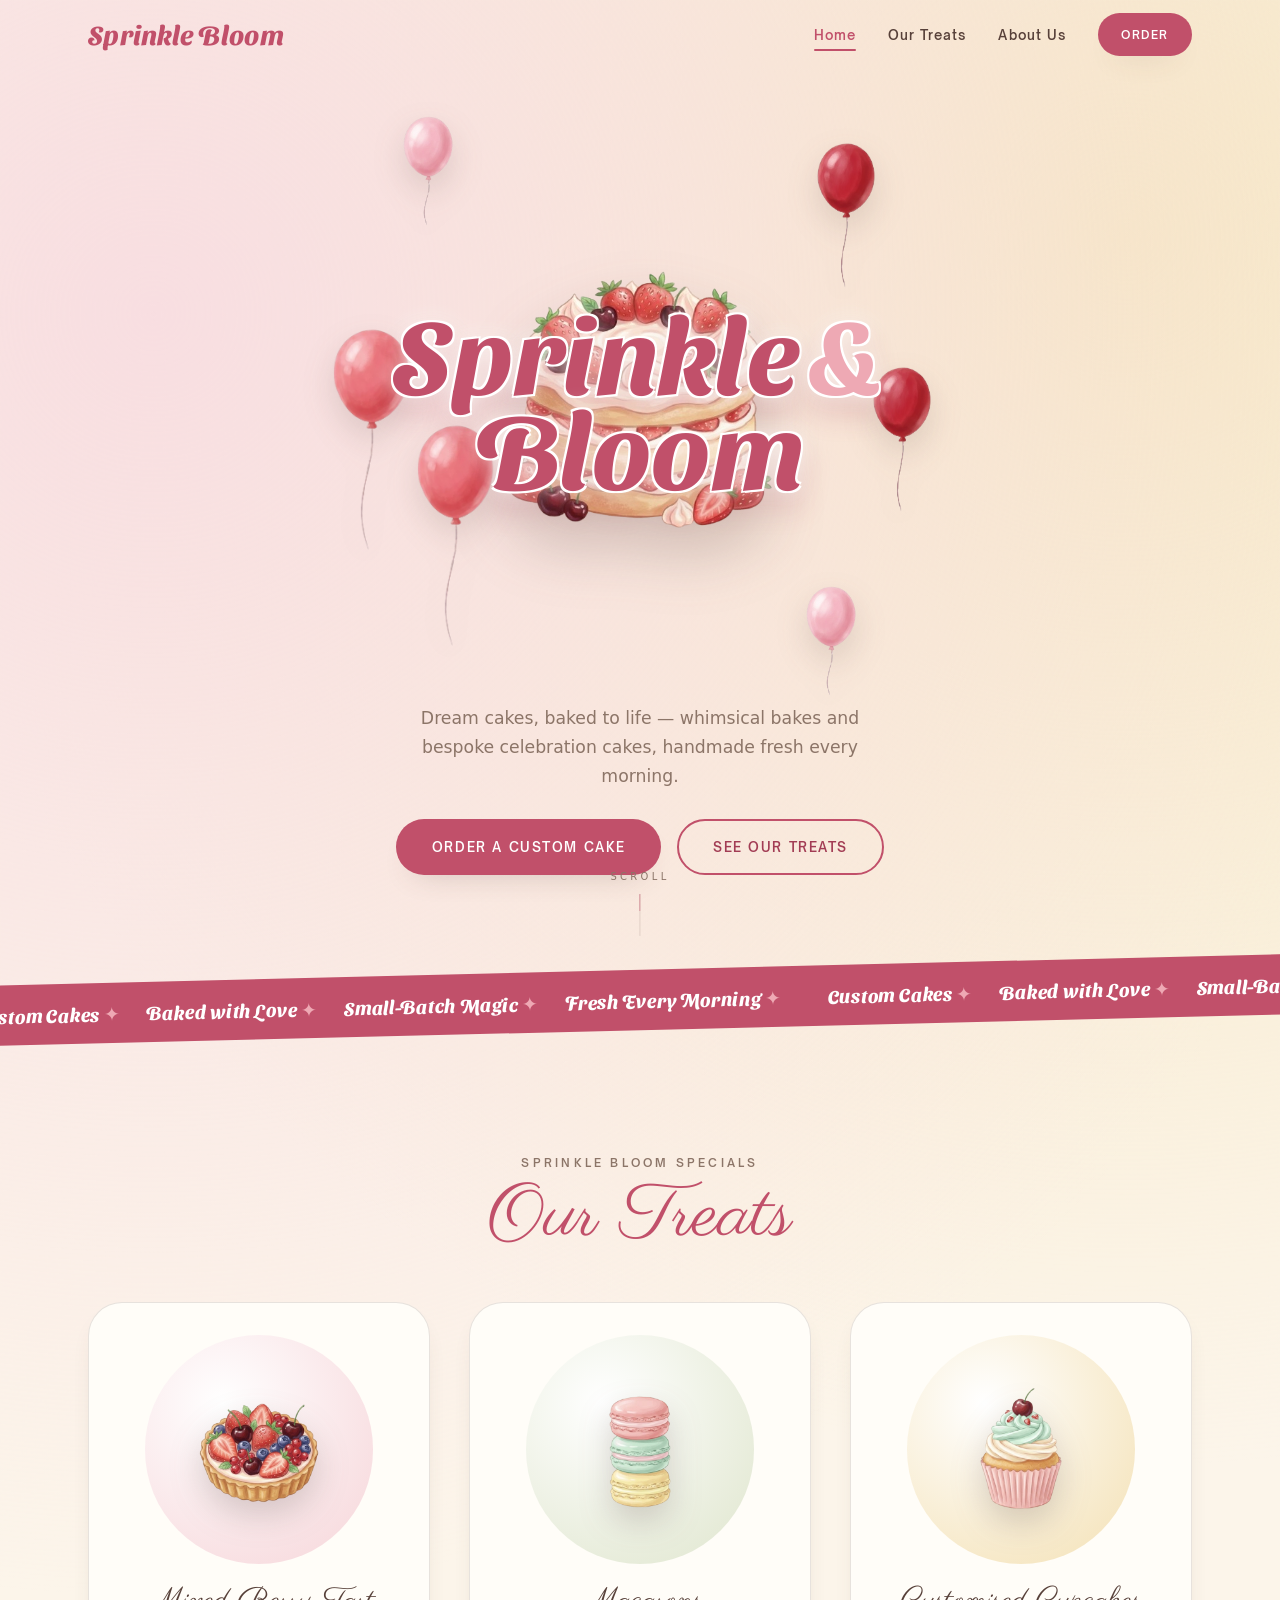
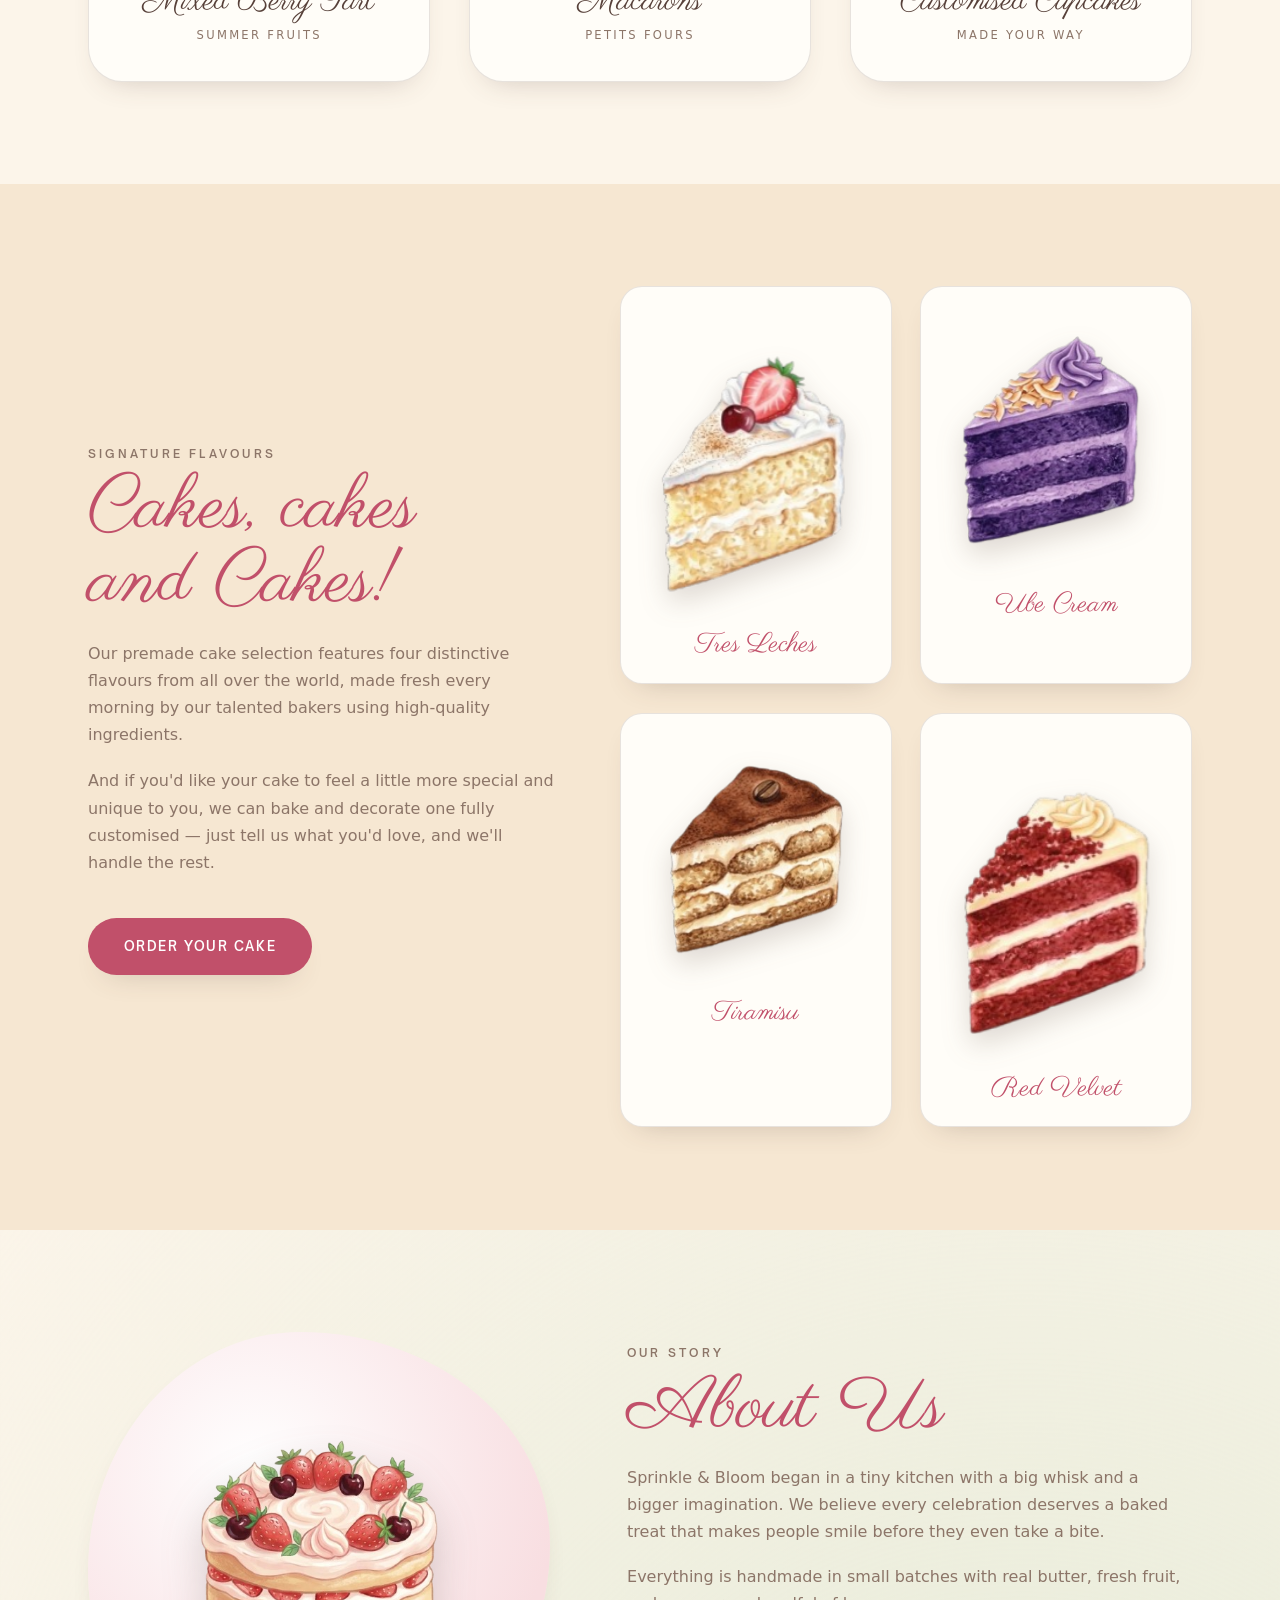
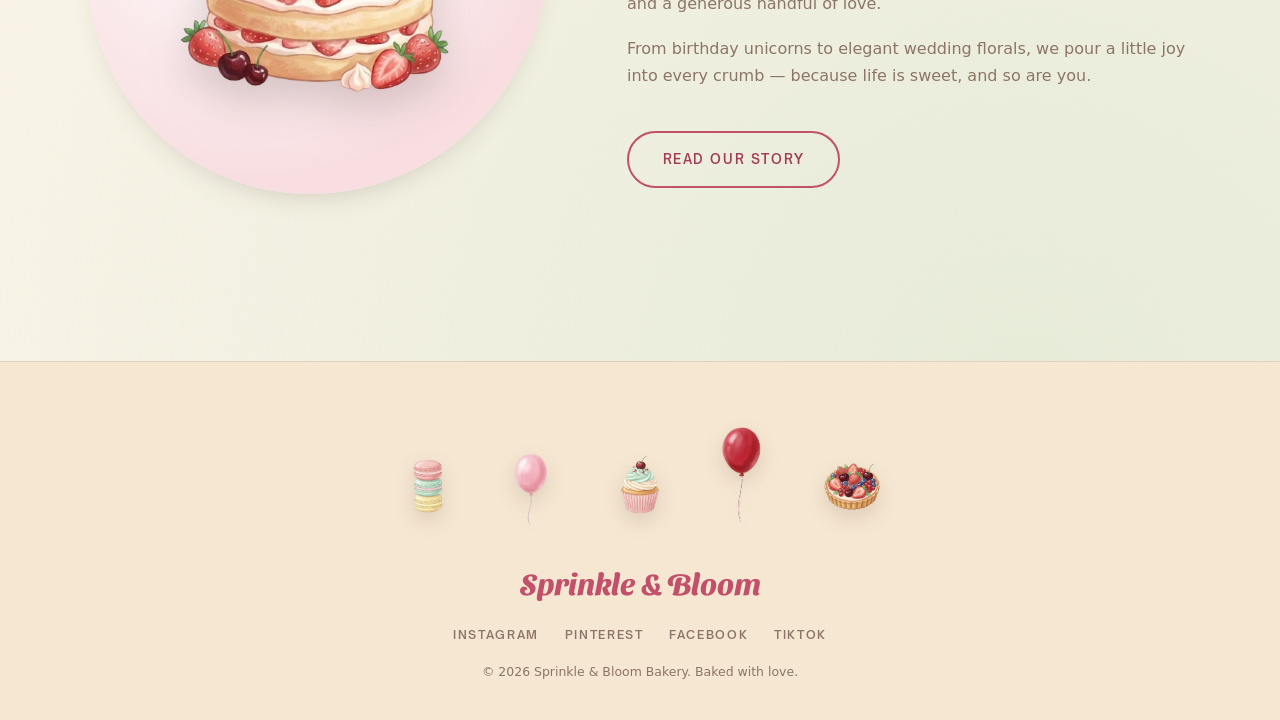
==== commit efa50ca4: "Rework hero to match mockup: centred cake with overlaid wordmark - Cake is now centred as the focal " ====
--- a/sprinkle-bloom/index.html
+++ b/sprinkle-bloom/index.html
@@ -32,29 +32,34 @@
   </header>
 
   <main>
-    <!-- ===== Hero ===== -->
+    <!-- ===== Hero: central cake, wordmark overlaid, balloons circling ===== -->
     <section id="hero" class="hero">
-      <div class="hero-decor" aria-hidden="true">
-        <img src="images/strawberry-cake.png" alt="" class="hd-cake float-decor"    data-depth="16" data-speed="-0.05" />
-        <img src="images/berry-tart.png"      alt="" class="hd-tart float-decor"    data-depth="26" data-speed="-0.08" />
-        <img src="images/macarons.png"        alt="" class="hd-macaron float-decor" data-depth="30" data-speed="-0.07" />
-        <img src="images/cupcake.png"         alt="" class="hd-cupcake float-decor" data-depth="22" data-speed="-0.06" />
-        <img src="images/balloon-pink.png"    alt="" class="hd-balloon-1 float-decor" data-depth="40" data-speed="-0.1" />
-        <img src="images/balloon-coral.png"   alt="" class="hd-balloon-2 float-decor" data-depth="52" data-speed="-0.12" />
-        <img src="images/balloon-red.png"     alt="" class="hd-balloon-3 float-decor" data-depth="34" data-speed="-0.09" />
-      </div>
-
-      <div class="hero-inner">
-        <span class="overline hero-eyebrow">Custom Cakes · Made with Love</span>
+      <div class="hero-stage">
+        <!-- balloons floating around the cake -->
+        <img src="images/balloon-pink.png"  alt="" class="hero-balloon hb-1 float-decor" data-depth="26" aria-hidden="true" />
+        <img src="images/balloon-red.png"   alt="" class="hero-balloon hb-2 float-decor" data-depth="34" aria-hidden="true" />
+        <img src="images/balloon-coral.png" alt="" class="hero-balloon hb-3 float-decor" data-depth="30" aria-hidden="true" />
+        <img src="images/balloon-red.png"   alt="" class="hero-balloon hb-4 float-decor" data-depth="30" aria-hidden="true" />
+        <img src="images/balloon-coral.png" alt="" class="hero-balloon hb-5 float-decor" data-depth="34" aria-hidden="true" />
+        <img src="images/balloon-pink.png"  alt="" class="hero-balloon hb-6 float-decor" data-depth="26" aria-hidden="true" />
+
+        <!-- the cake, centred -->
+        <img src="images/strawberry-cake.png"
+             alt="Layered strawberry cream cake topped with strawberries and cherries"
+             class="hero-cake float-decor" data-depth="10"
+             width="500" height="500" fetchpriority="high" />
+
+        <!-- wordmark sitting over the cake -->
         <h1 class="hero-wordmark" data-split>Sprinkle<span class="amp">&amp;</span>Bloom</h1>
-        <p class="hero-tagline">
-          Dream cakes, baked to life — whimsical bakes and bespoke celebration
-          cakes, handmade fresh every morning.
-        </p>
-        <div class="hero-cta">
-          <a href="contact.html" class="btn btn-primary">Order a Custom Cake</a>
-          <a href="cakes.html" class="btn btn-ghost">See Our Treats</a>
-        </div>
+      </div>
+
+      <p class="hero-tagline">
+        Dream cakes, baked to life — whimsical bakes and bespoke celebration
+        cakes, handmade fresh every morning.
+      </p>
+      <div class="hero-cta">
+        <a href="contact.html" class="btn btn-primary">Order a Custom Cake</a>
+        <a href="cakes.html" class="btn btn-ghost">See Our Treats</a>
       </div>
 
       <a href="#treats" class="scroll-hint" aria-label="Scroll down">
--- a/sprinkle-bloom/style.css
+++ b/sprinkle-bloom/style.css
@@ -199,62 +199,96 @@
   transition: transform .3s, opacity .3s;
 }
 
-/* ---------- 5. Hero (wordmark + scattered treats) ---------- */
+/* ---------- 5. Hero (central cake, wordmark overlaid, balloons around) ---------- */
 .hero {
   position: relative;
-  min-height: 92vh;
+  min-height: 96vh;
   display: flex;
+  flex-direction: column;
   align-items: center;
   justify-content: center;
+  gap: clamp(1rem, 3vh, 2rem);
   text-align: center;
-  padding-block: clamp(3rem, 8vw, 6rem) clamp(4rem, 9vw, 7rem);
+  padding-block: clamp(1.5rem, 4vw, 3rem) clamp(3rem, 7vw, 5rem);
   overflow: hidden;
 }
-.hero-inner { position: relative; z-index: 3; max-width: 760px; }
-.hero-eyebrow { margin-bottom: 1rem; color: var(--berry-deep); }
+
+/* square stage holding the cake, the wordmark and the circling balloons */
+.hero-stage {
+  position: relative;
+  width: min(560px, 88vw);
+  aspect-ratio: 1 / 1;
+  display: grid;
+  place-items: center;
+}
+.hero-cake {
+  position: relative;
+  z-index: 2;
+  width: 64%;
+  height: auto;
+  filter: drop-shadow(0 30px 30px rgba(87, 64, 57, 0.24));
+  animation: floaty 7s ease-in-out infinite;
+}
+
+/* the wordmark sits over the middle of the cake, a little wider than it */
 .hero-wordmark {
+  position: absolute;
+  z-index: 4;
+  top: 50%; left: 50%;
+  transform: translate(-50%, -50%);
+  width: 134%;
   font-family: var(--font-word);
   font-weight: 700;
-  font-size: clamp(3.6rem, 12vw, 8.5rem);
-  line-height: 0.95;
+  font-size: clamp(2.9rem, 11vw, 6.6rem);
+  line-height: 0.9;
   color: var(--berry);
   letter-spacing: 0.005em;
-  text-shadow: 0 6px 0 rgba(255,255,255,.6), 0 20px 34px rgba(193, 80, 106, 0.22);
-}
-.hero-wordmark .amp { color: var(--pink); display: inline-block; padding-inline: .1em; }
+  pointer-events: none;
+  /* white halo + soft glow so it stays legible over the cake */
+  text-shadow:
+    2px 2px 0 #fff, -2px 2px 0 #fff, 2px -2px 0 #fff, -2px -2px 0 #fff,
+    0 0 22px rgba(255, 253, 249, 0.92),
+    0 16px 30px rgba(162, 60, 84, 0.32);
+}
+.hero-wordmark .amp { color: var(--pink); display: inline-block; padding-inline: .05em; }
 /* wordmark words rise in one-by-one (JS wraps them in .title-word) */
 .title-word { display: inline-block; opacity: 0; transform: translateY(0.5em) rotate(-3deg); animation: wordRise .8s cubic-bezier(.34,1.56,.64,1) forwards; }
 @keyframes wordRise { to { opacity: 1; transform: translateY(0) rotate(0); } }
+
+/* balloons floating around the cake */
+.hero-balloon {
+  position: absolute;
+  z-index: 3;
+  width: clamp(52px, 11vw, 112px);
+  height: auto;
+  filter: drop-shadow(0 14px 16px rgba(87, 64, 57, 0.16));
+  will-change: transform;
+}
+.hb-1 { top: -4%;  left: 3%;   animation: sway 6.5s ease-in-out infinite; }
+.hb-2 { top: 0%;   right: 2%;  animation: sway 7.6s ease-in-out .6s infinite reverse; }
+.hb-3 { top: 36%;  left: -8%;  animation: sway 8.2s ease-in-out .3s infinite reverse; }
+.hb-4 { top: 40%;  right: -8%; animation: sway 7s   ease-in-out .9s infinite; }
+.hb-5 { bottom: 0%; left: 7%;  animation: sway 8.6s ease-in-out .2s infinite; }
+.hb-6 { bottom: -4%; right: 5%; animation: sway 6.8s ease-in-out .7s infinite reverse; }
+
 .hero-tagline {
-  margin: 1.4rem auto 2.2rem;
-  max-width: 40ch;
-  font-size: 1.1rem;
+  max-width: 42ch;
+  font-size: 1.08rem;
   color: var(--ink-soft);
 }
 .hero-cta { display: flex; gap: 1rem; justify-content: center; flex-wrap: wrap; }
-
-/* scattered watercolor treats + balloons around the wordmark */
-.hero-decor { position: absolute; inset: 0; z-index: 1; pointer-events: none; }
-.hero-decor img { position: absolute; height: auto; filter: drop-shadow(0 16px 20px rgba(87,64,57,0.18)); }
-.hd-cake   { width: clamp(140px, 20vw, 280px); top: 8%;  left: 3%;  animation: floaty 7s ease-in-out infinite; }
-.hd-tart   { width: clamp(90px, 12vw, 170px); bottom: 8%; left: 8%;  animation: floaty 8s ease-in-out .6s infinite reverse; }
-.hd-macaron{ width: clamp(90px, 12vw, 165px); top: 12%; right: 4%;  animation: floaty 6.5s ease-in-out infinite; }
-.hd-cupcake{ width: clamp(90px, 12vw, 170px); bottom: 7%; right: 7%; animation: floaty 7.5s ease-in-out .4s infinite reverse; }
-.hd-balloon-1 { width: clamp(46px, 6vw, 90px); top: 4%;  left: 34%; animation: sway 9s ease-in-out infinite; }
-.hd-balloon-2 { width: clamp(40px, 5vw, 74px); top: 2%;  right: 30%; animation: sway 10s ease-in-out 1s infinite reverse; }
-.hd-balloon-3 { width: clamp(38px, 4.5vw, 66px); bottom: 20%; left: 24%; animation: sway 11s ease-in-out .5s infinite; }
 
 /* Scroll hint */
 .scroll-hint {
   position: absolute;
-  left: 50%; bottom: 1.4rem;
+  left: 50%; bottom: 1.2rem;
   transform: translateX(-50%);
   z-index: 3;
-  display: flex; flex-direction: column; align-items: center; gap: .55rem;
+  display: flex; flex-direction: column; align-items: center; gap: .5rem;
   font-size: 0.62rem; letter-spacing: 0.34em; text-transform: uppercase;
   color: var(--ink-soft);
 }
-.scroll-hint-line { width: 1.5px; height: 46px; background: var(--line); position: relative; overflow: hidden; border-radius: 2px; }
+.scroll-hint-line { width: 1.5px; height: 42px; background: var(--line); position: relative; overflow: hidden; border-radius: 2px; }
 .scroll-hint-line::after {
   content: ""; position: absolute; top: 0; left: 0; width: 100%; height: 40%;
   background: var(--berry); animation: lineDrop 2.1s ease-in-out infinite;
@@ -513,8 +547,7 @@
   .about-container { grid-template-columns: 1fr; text-align: center; }
   .about-text .section-title { text-align: center; }
   .about-art { order: -1; max-width: 320px; margin-inline: auto; }
-  .hd-cake, .hd-tart, .hd-cupcake { opacity: .5; }
-  .hd-balloon-3 { display: none; }
+  .hero-balloon { width: clamp(44px, 13vw, 92px); }
   .scroll-hint { display: none; }
 }
 
@@ -538,7 +571,7 @@
   .nav-toggle.open span:nth-child(2) { opacity: 0; }
   .nav-toggle.open span:nth-child(3) { transform: translateY(-7.5px) rotate(-45deg); }
   .cakes-2x2 { gap: .9rem; }
-  .hero-decor .hd-tart, .hero-decor .hd-cupcake { display: none; }
+  .hb-3, .hb-4 { display: none; }
 }
 
 /* ---------- 16. Reduced motion ---------- */
